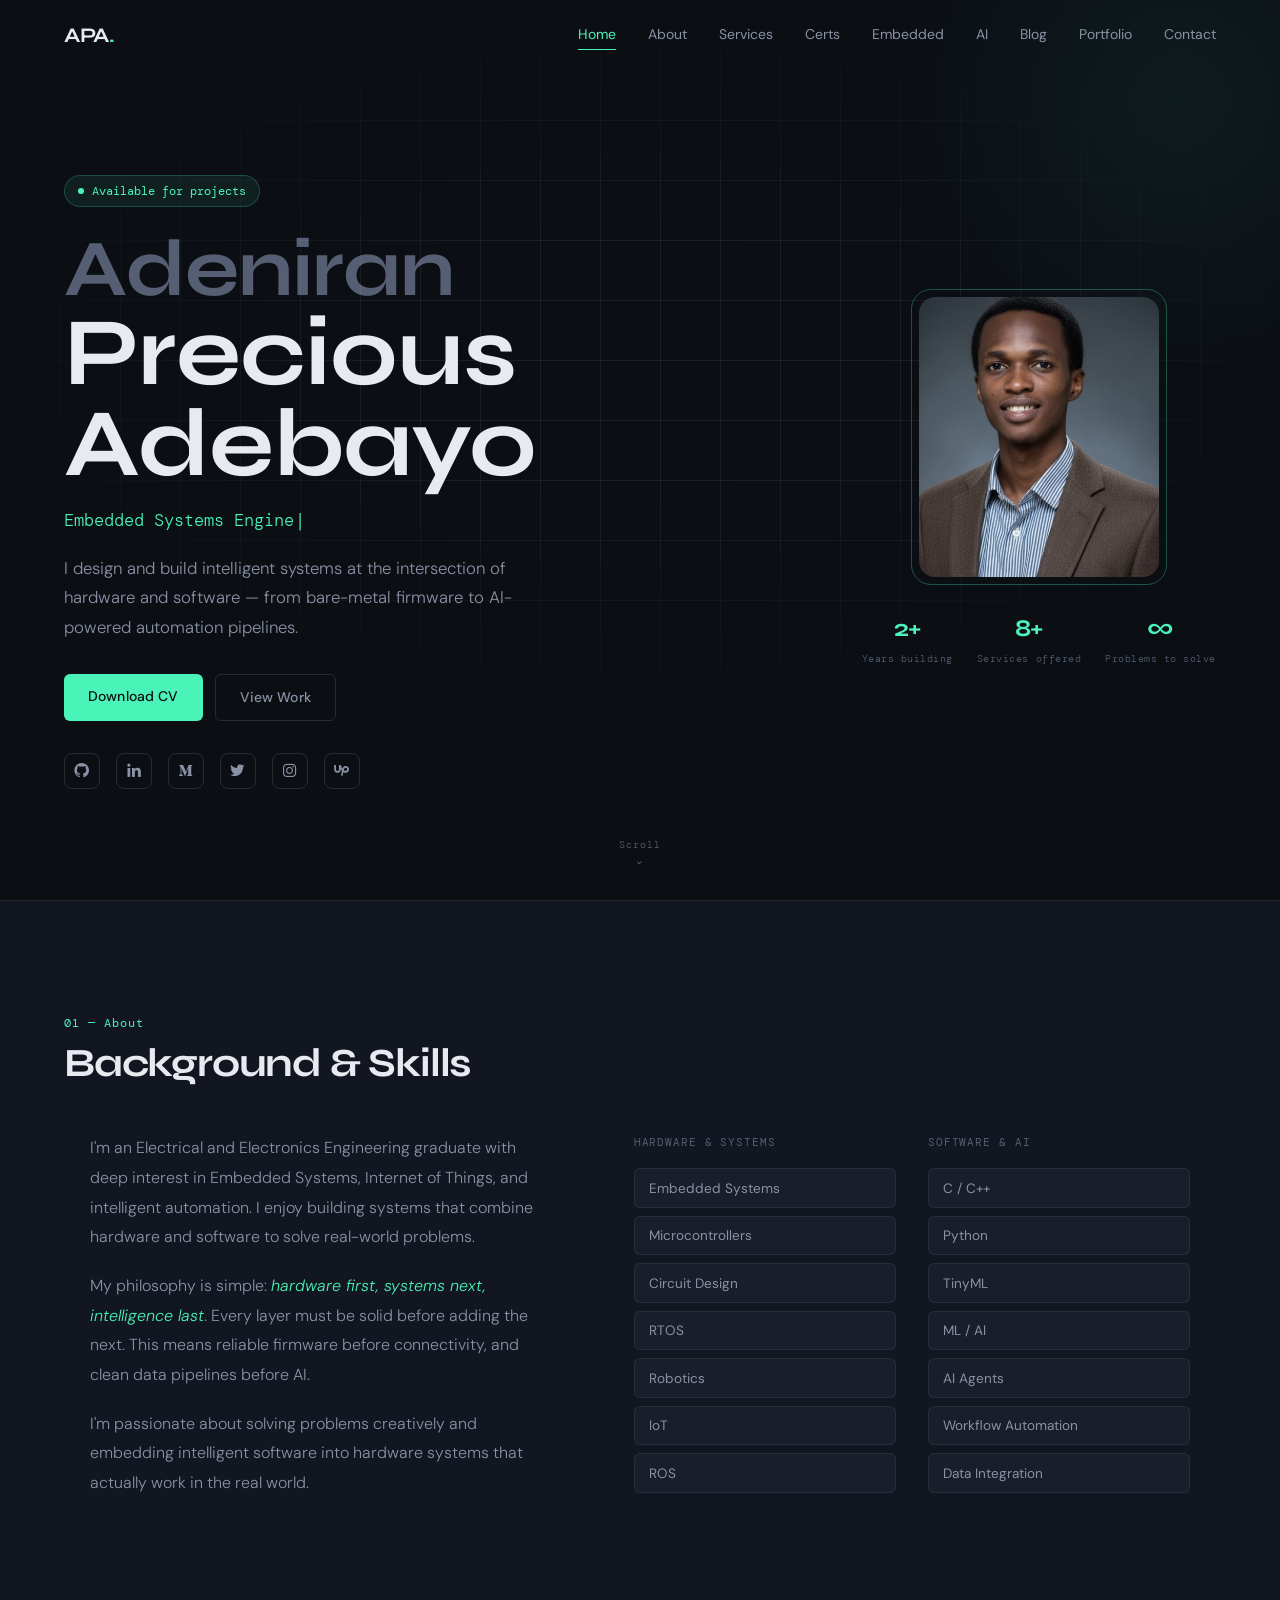
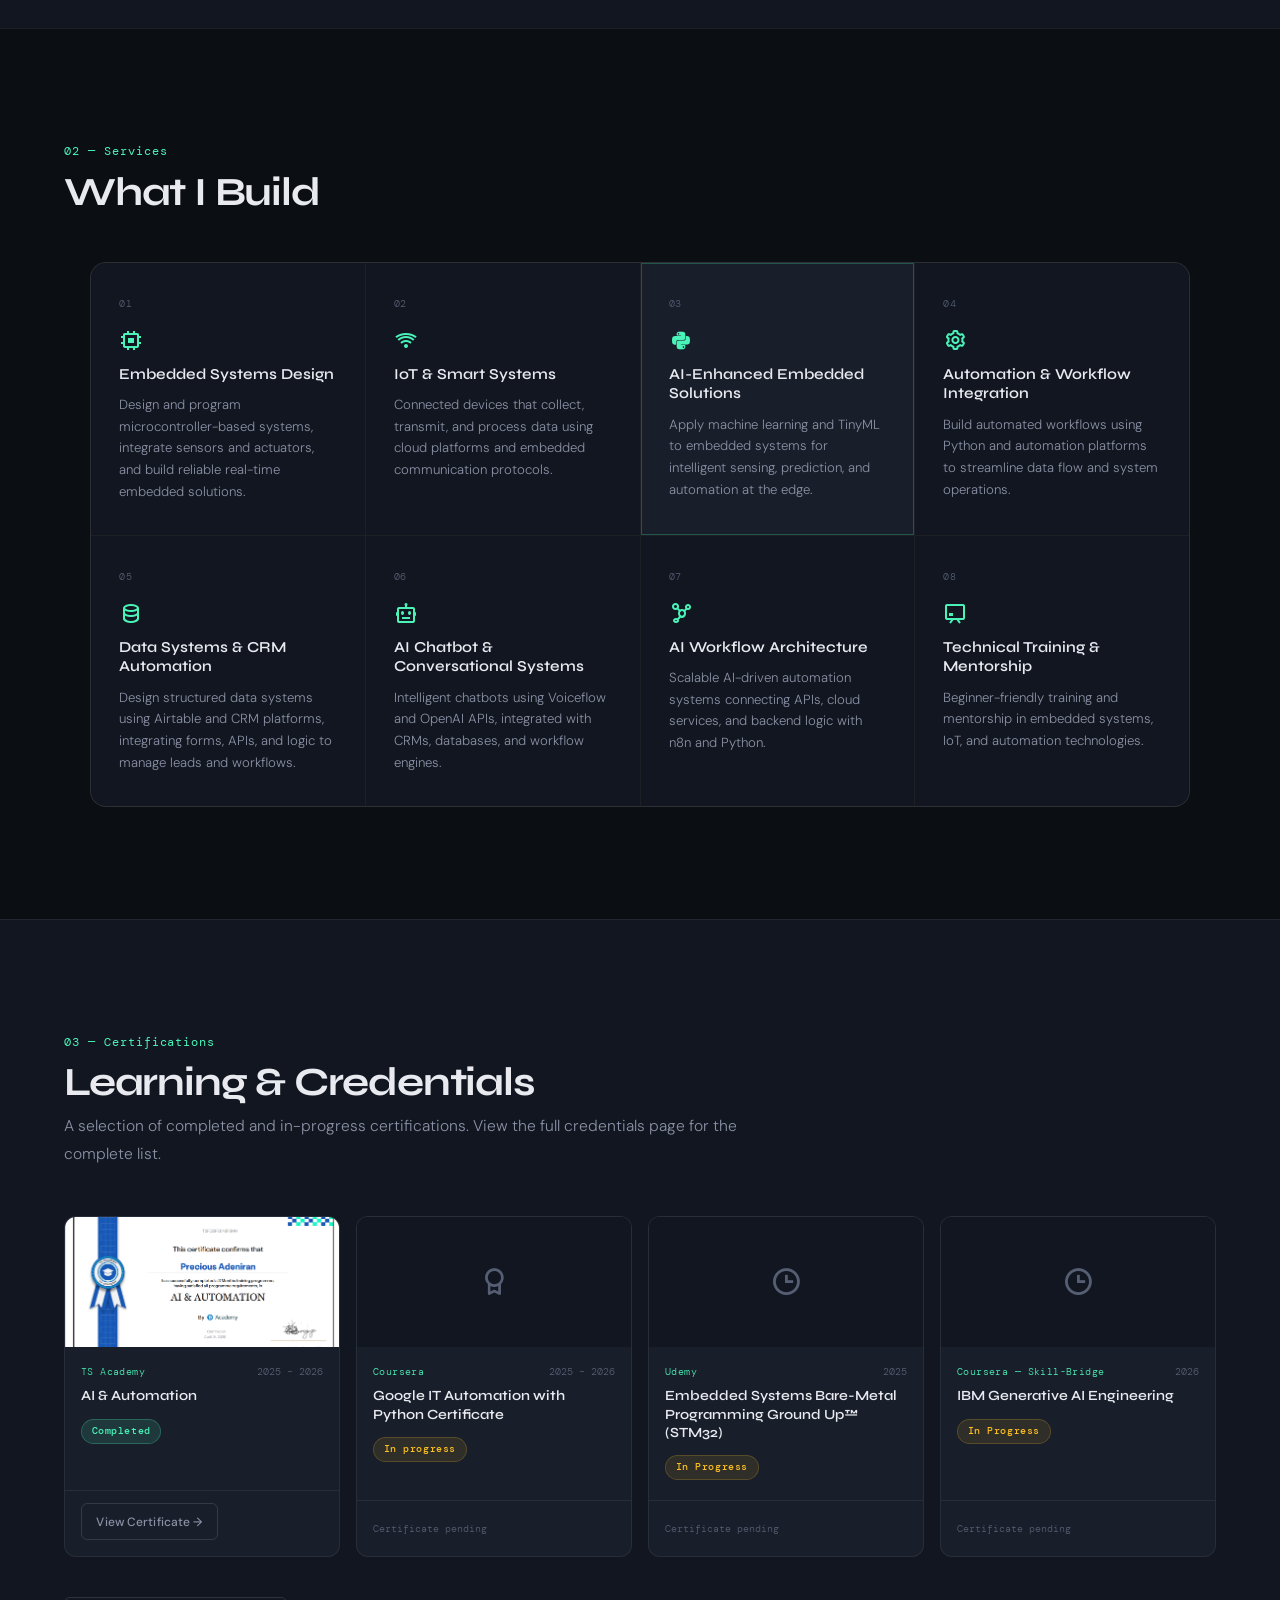
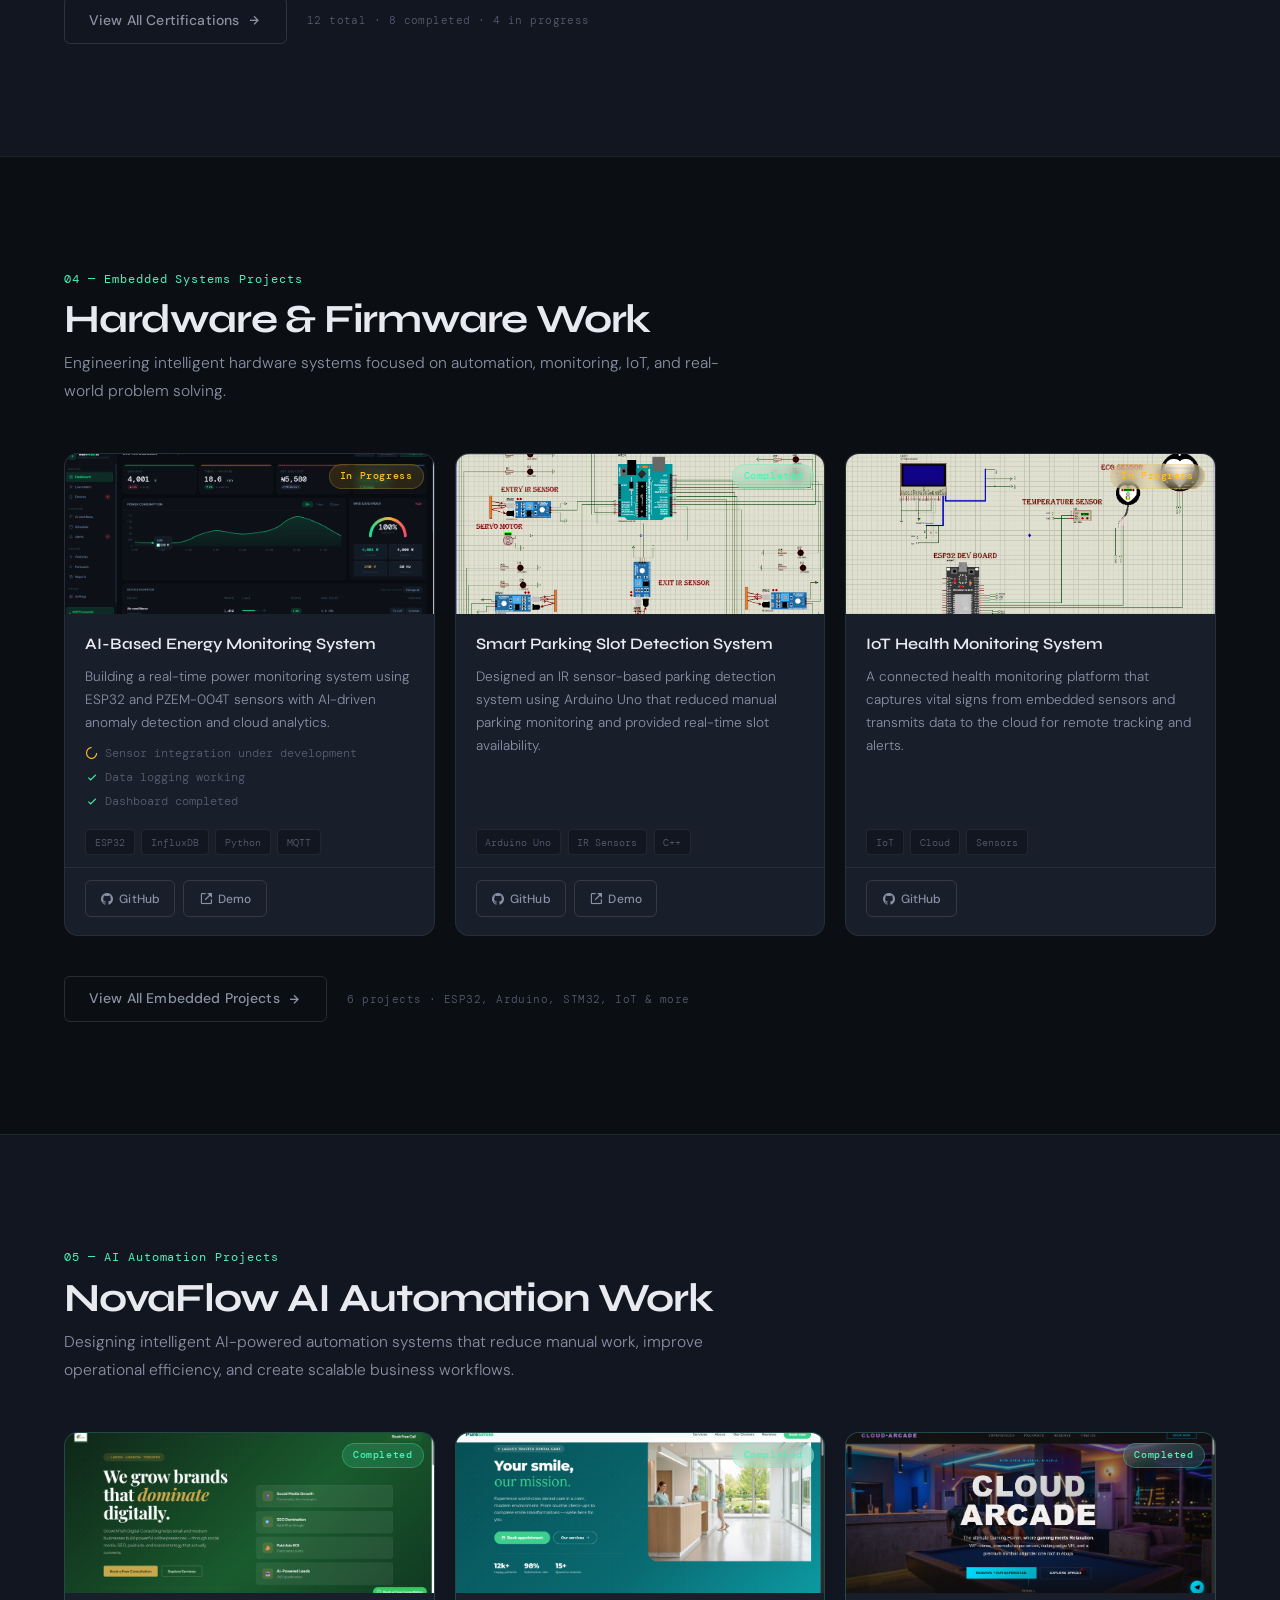
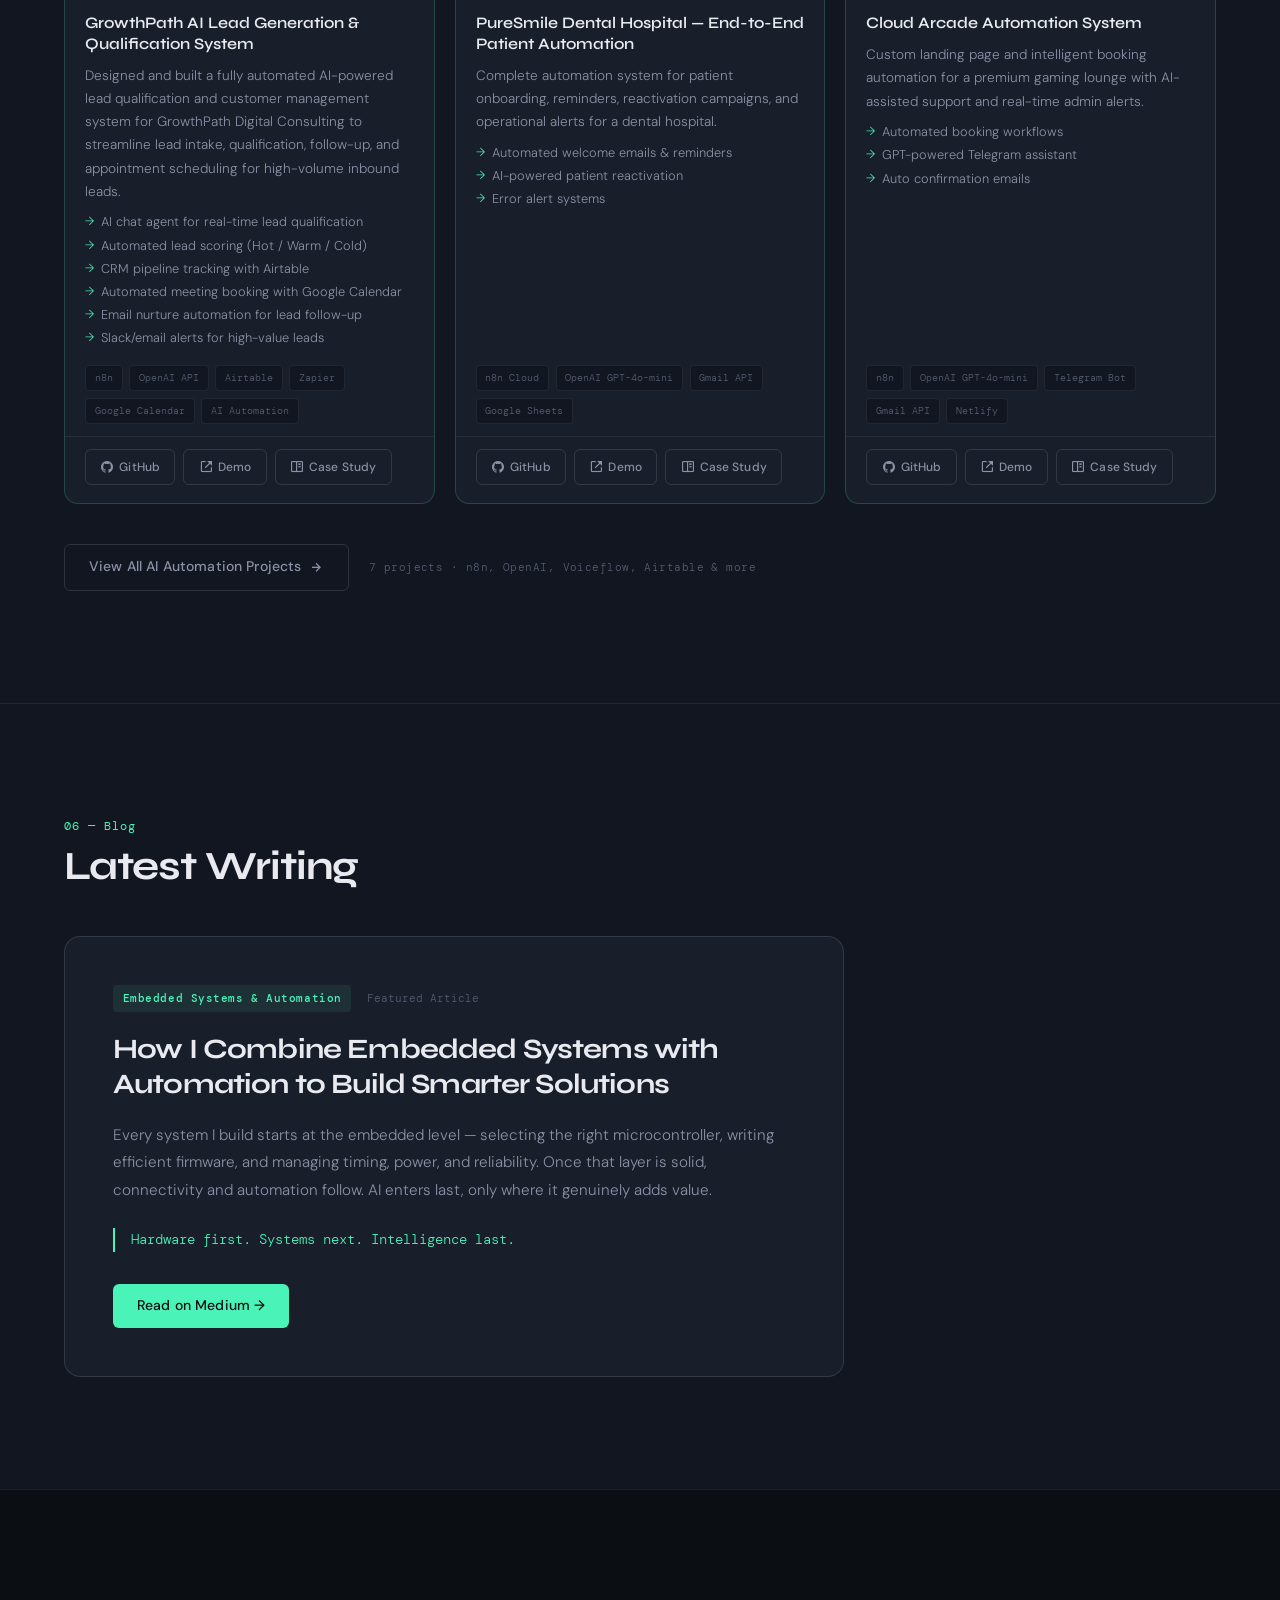
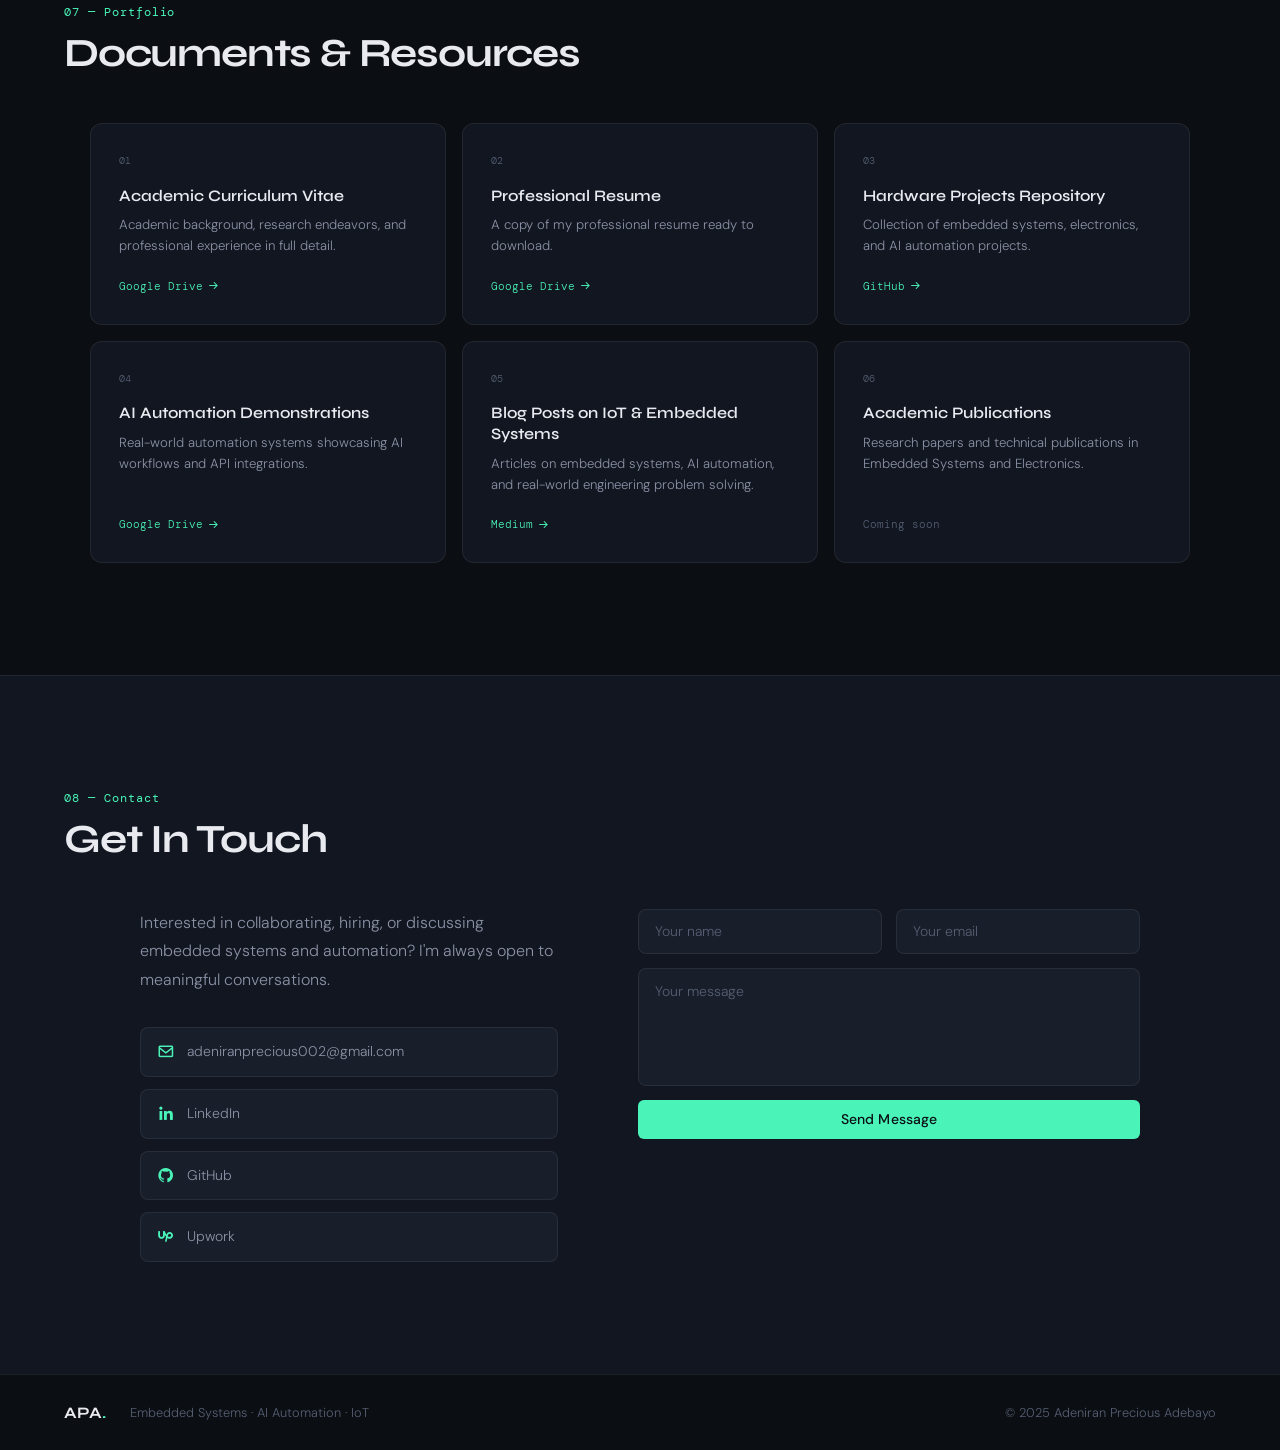
==== index.html @ c66372bc "added more certification" ====
<!DOCTYPE html>
<html lang="en">

<head>
  <meta charset="UTF-8" />
  <meta name="viewport" content="width=device-width, initial-scale=1.0" />
  <title>Adeniran Precious Adebayo — Embedded Systems & AI Automation</title>
  <link rel="preconnect" href="https://fonts.googleapis.com">
  <link
    href="https://fonts.googleapis.com/css2?family=DM+Mono:wght@300;400;500&family=Syne:wght@400;500;600;700&family=DM+Sans:ital,wght@0,300;0,400;0,500;1,300&display=swap"
    rel="stylesheet">
  <link href="https://unpkg.com/boxicons@2.1.4/css/boxicons.min.css" rel="stylesheet">
  <link rel="stylesheet" href="style.css" />
</head>

<body>

  <!-- ============================================================
       HEADER
       ============================================================ -->
  <header class="header" id="header">
    <a href="#home" class="logo">APA<span class="logo-dot">.</span></a>
    <nav class="navbar" id="navbar">
      <a href="#home">Home</a>
      <a href="#about">About</a>
      <a href="#services">Services</a>
      <a href="#certifications">Certs</a>
      <a href="#embedded-projects">Embedded</a>
      <a href="#ai-projects">AI</a>
      <a href="#blog">Blog</a>
      <a href="#portfolio">Portfolio</a>
      <a href="#contact">Contact</a>
    </nav>
    <button class="menu-btn" id="menu-btn" aria-label="Toggle menu">
      <span></span><span></span><span></span>
    </button>
  </header>

  <!-- ============================================================
       HERO
       ============================================================ -->
  <section class="hero" id="home">
    <div class="hero-bg-grid"></div>
    <div class="hero-inner">
      <div class="hero-left">
        <div class="hero-status">
          <span class="status-dot"></span>
          Available for projects
        </div>
        <h1 class="hero-name">
          <span class="name-first">Adeniran</span>
          <span class="name-last">Precious<br>Adebayo</span>
        </h1>
        <p class="hero-role" id="typed-role"></p>
        <p class="hero-bio">
          I design and build intelligent systems at the intersection of hardware and software — from bare-metal firmware
          to AI-powered automation pipelines.
        </p>
        <div class="hero-actions">
          <a href="https://drive.google.com/drive/folders/1sVSy59un6tVeD3u4aBwBXXw-c1XxGJBz" target="_blank"
            class="btn btn-primary">Download CV</a>
          <a href="#portfolio" class="btn btn-ghost">View Work</a>
        </div>
        <div class="hero-socials">
          <a href="https://github.com/adeniranprecious002-ux" target="_blank" aria-label="GitHub"><i
              class='bx bxl-github'></i></a>
          <a href="https://linkedin.com/in/precious-adeniran-842b58294" target="_blank" aria-label="LinkedIn"><i
              class='bx bxl-linkedin'></i></a>
          <a href="https://medium.com/@adeniranprecious002" target="_blank" aria-label="Medium"><i
              class='bx bxl-medium'></i></a>
          <a href="https://x.com/Steven4pera" target="_blank" aria-label="Twitter"><i class='bx bxl-twitter'></i></a>
          <a href="https://instagram.com/preciousade_002" target="_blank" aria-label="Instagram"><i
              class='bx bxl-instagram'></i></a>
          <a href="https://upwork.com/freelancers/~01721e743c53bddd4e" target="_blank" aria-label="Upwork"><i
              class='bx bxl-upwork'></i></a>
        </div>
      </div>
      <div class="hero-right">
        <div class="hero-photo-wrap">
          <!-- REPLACE: swap src with your actual headshot path -->
          <img src="images/professional_headshot.jpg" alt="Adeniran Precious Adebayo" class="hero-photo" />
          <div class="photo-ring"></div>
        </div>
        <div class="hero-stats">
          <div class="stat">
            <span class="stat-num">2+</span>
            <span class="stat-label">Years building</span>
          </div>
          <div class="stat">
            <span class="stat-num">8+</span>
            <span class="stat-label">Services offered</span>
          </div>
          <div class="stat">
            <span class="stat-num">∞</span>
            <span class="stat-label">Problems to solve</span>
          </div>
        </div>
      </div>
    </div>
    <div class="hero-scroll-hint">
      <span>Scroll</span>
      <i class='bx bx-chevron-down'></i>
    </div>
  </section>

  <!-- ============================================================
       ABOUT
       ============================================================ -->
  <section class="about" id="about">
    <div class="section-header">
      <span class="section-tag">01 — About</span>
      <h2 class="section-title">Background &amp; Skills</h2>
    </div>
    <div class="about-grid">
      <div class="about-text-col">
        <p>I'm an Electrical and Electronics Engineering graduate with deep interest in Embedded Systems, Internet of
          Things, and intelligent automation. I enjoy building systems that combine hardware and software to solve
          real-world problems.</p>
        <p>My philosophy is simple: <em>hardware first, systems next, intelligence last</em>. Every layer must be solid
          before adding the next. This means reliable firmware before connectivity, and clean data pipelines before AI.
        </p>
        <p>I'm passionate about solving problems creatively and embedding intelligent software into hardware systems
          that actually work in the real world.</p>
      </div>
      <div class="skills-wrap">
        <div class="skills-col">
          <h3 class="skills-heading">Hardware & Systems</h3>
          <div class="skill-list">
            <span class="skill-tag">Embedded Systems</span>
            <span class="skill-tag">Microcontrollers</span>
            <span class="skill-tag">Circuit Design</span>
            <span class="skill-tag">RTOS</span>
            <span class="skill-tag">Robotics</span>
            <span class="skill-tag">IoT</span>
            <span class="skill-tag">ROS</span>
          </div>
        </div>
        <div class="skills-col">
          <h3 class="skills-heading">Software & AI</h3>
          <div class="skill-list">
            <span class="skill-tag">C / C++</span>
            <span class="skill-tag">Python</span>
            <span class="skill-tag">TinyML</span>
            <span class="skill-tag">ML / AI</span>
            <span class="skill-tag">AI Agents</span>
            <span class="skill-tag">Workflow Automation</span>
            <span class="skill-tag">Data Integration</span>
          </div>
        </div>
      </div>
    </div>
  </section>

  <!-- ============================================================
       SERVICES
       ============================================================ -->
  <section class="services" id="services">
    <div class="section-header">
      <span class="section-tag">02 — Services</span>
      <h2 class="section-title">What I Build</h2>
    </div>
    <div class="services-grid">

      <div class="service-card">
        <div class="service-num">01</div>
        <i class='bx bx-chip service-icon'></i>
        <h3>Embedded Systems Design</h3>
        <p>Design and program microcontroller-based systems, integrate sensors and actuators, and build reliable
          real-time embedded solutions.</p>
      </div>

      <div class="service-card">
        <div class="service-num">02</div>
        <i class='bx bx-wifi service-icon'></i>
        <h3>IoT &amp; Smart Systems</h3>
        <p>Connected devices that collect, transmit, and process data using cloud platforms and embedded communication
          protocols.</p>
      </div>

      <div class="service-card featured">
        <div class="service-num">03</div>
        <i class='bx bxl-python service-icon'></i>
        <h3>AI-Enhanced Embedded Solutions</h3>
        <p>Apply machine learning and TinyML to embedded systems for intelligent sensing, prediction, and automation at
          the edge.</p>
      </div>

      <div class="service-card">
        <div class="service-num">04</div>
        <i class='bx bx-cog service-icon'></i>
        <h3>Automation &amp; Workflow Integration</h3>
        <p>Build automated workflows using Python and automation platforms to streamline data flow and system
          operations.</p>
      </div>

      <div class="service-card">
        <div class="service-num">05</div>
        <i class='bx bx-data service-icon'></i>
        <h3>Data Systems &amp; CRM Automation</h3>
        <p>Design structured data systems using Airtable and CRM platforms, integrating forms, APIs, and logic to manage
          leads and workflows.</p>
      </div>

      <div class="service-card">
        <div class="service-num">06</div>
        <i class='bx bx-bot service-icon'></i>
        <h3>AI Chatbot &amp; Conversational Systems</h3>
        <p>Intelligent chatbots using Voiceflow and OpenAI APIs, integrated with CRMs, databases, and workflow engines.
        </p>
      </div>

      <div class="service-card">
        <div class="service-num">07</div>
        <i class='bx bx-network-chart service-icon'></i>
        <h3>AI Workflow Architecture</h3>
        <p>Scalable AI-driven automation systems connecting APIs, cloud services, and backend logic with n8n and Python.
        </p>
      </div>

      <div class="service-card">
        <div class="service-num">08</div>
        <i class='bx bx-chalkboard service-icon'></i>
        <h3>Technical Training &amp; Mentorship</h3>
        <p>Beginner-friendly training and mentorship in embedded systems, IoT, and automation technologies.</p>
      </div>

    </div>
  </section>

  <!-- ============================================================
       CERTIFICATIONS  — featured preview only
       Full list lives at certifications.html
       ============================================================ -->
  <section class="certifications" id="certifications">
    <div class="section-header">
      <span class="section-tag">03 — Certifications</span>
      <h2 class="section-title">Learning &amp; Credentials</h2>
      <p class="section-intro">A selection of completed and in-progress certifications. View the full credentials page
        for the complete list.</p>
    </div>

    <!-- Featured 12 certs (8 completed, 4 in-progress) -->
    <div class="cert-grid cert-grid--featured">

      <!-- FEATURED CERT 1 — AI & Automation (Completed) -->
      <div class="cert-card">
        <!-- REPLACE: swap src with actual certificate image path -->
        <div class="cert-img-wrap">
          <img src="images/certs/ai-automation-ts.png" alt="AI & Automation certificate" class="cert-img"
            onerror="this.parentElement.classList.add('cert-img-placeholder')" />
          <div class="cert-img-fallback"><i class='bx bx-award'></i></div>
        </div>
        <div class="cert-body">
          <div class="cert-meta">
            <span class="cert-platform">TS Academy</span>
            <span class="cert-year">2025 – 2026</span>
          </div>
          <h4 class="cert-title">AI &amp; Automation</h4>
          <span class="cert-badge cert-badge--done">Completed</span>
        </div>
        <div class="cert-actions">
          <!-- REPLACE: update href with actual certificate URL -->
          <a href="https://drive.google.com/file/d/1K_ZvQrRLmvHnvD3i9JeWAiZ28waPh4il/view?usp=sharing"
            class="btn btn-ghost btn-sm" target="_blank">View Certificate →</a>
        </div>
      </div>

      <!-- FEATURED CERT 2 — IT-Automation (In progress) -->
      <div class="cert-card">
        <!-- REPLACE: swap src with actual certificate image path -->
        <div class="cert-img-wrap">
          <img src="images/certs/IT-Automation-coursera.jpg" alt="Google IT Automation with Python Certificate"
            class="cert-img" onerror="this.parentElement.classList.add('cert-img-placeholder')" />
          <div class="cert-img-fallback"><i class='bx bx-award'></i></div>
        </div>
        <div class="cert-body">
          <div class="cert-meta">
            <span class="cert-platform">Coursera</span>
            <span class="cert-year">2025 – 2026</span>
          </div>
          <h4 class="cert-title">Google IT Automation with Python Certificate</h4>
          <span class="cert-badge cert-badge--progress">In progress</span>
        </div>
        <div class="cert-actions">
          <span class="cert-actions-muted">Certificate pending</span>
        </div>
      </div>

      <!-- FEATURED CERT 3 — STM32 Bare-Metal (In Progress) -->
      <div class="cert-card cert-card--progress">
        <!-- REPLACE: swap src with actual certificate image path when earned -->
        <div class="cert-img-wrap">
          <img src="images/certs/stm32-baremetall-udemy.jpg" alt="Embedded Systems Bare-Metal STM32 certificate"
            class="cert-img" onerror="this.parentElement.classList.add('cert-img-placeholder')" />
          <div class="cert-img-fallback"><i class='bx bx-time'></i></div>
        </div>
        <div class="cert-body">
          <div class="cert-meta">
            <span class="cert-platform">Udemy</span>
            <span class="cert-year">2025</span>
          </div>
          <h4 class="cert-title">Embedded Systems Bare-Metal Programming Ground Up™ (STM32)</h4>
          <span class="cert-badge cert-badge--progress">In Progress</span>
        </div>
        <div class="cert-actions">
          <span class="cert-actions-muted">Certificate pending</span>
        </div>
      </div>

      <!-- FEATURED CERT 4 — IBM Generative AI (In Progress) -->
      <div class="cert-card cert-card--progress">
        <!-- REPLACE: swap src with actual certificate image path when earned -->
        <div class="cert-img-wrap">
          <img src="images/certs/ibm-genai-coursera.jpg" alt="IBM Generative AI Engineering certificate"
            class="cert-img" onerror="this.parentElement.classList.add('cert-img-placeholder')" />
          <div class="cert-img-fallback"><i class='bx bx-time'></i></div>
        </div>
        <div class="cert-body">
          <div class="cert-meta">
            <span class="cert-platform">Coursera — Skill-Bridge</span>
            <span class="cert-year">2026</span>
          </div>
          <h4 class="cert-title">IBM Generative AI Engineering</h4>
          <span class="cert-badge cert-badge--progress">In Progress</span>
        </div>
        <div class="cert-actions">
          <span class="cert-actions-muted">Certificate pending</span>
        </div>
      </div>

    </div><!-- /cert-grid featured -->

    <!-- View More button -->
    <div class="section-cta">
      <a href="certifications.html" class="btn btn-ghost">
        View All Certifications <i class='bx bx-right-arrow-alt'></i>
      </a>
      <span class="section-cta-note">12 total · 8 completed · 4 in progress</span>
    </div>

  </section>

  <!-- ============================================================
       EMBEDDED SYSTEMS PROJECTS — featured preview
       Full list lives at embedded-projects.html
       ============================================================ -->
  <section class="projects-section" id="embedded-projects">
    <div class="section-header">
      <span class="section-tag">04 — Embedded Systems Projects</span>
      <h2 class="section-title">Hardware &amp; Firmware Work</h2>
      <p class="section-intro">Engineering intelligent hardware systems focused on automation, monitoring, IoT, and
        real-world problem solving.</p>
    </div>

    <div class="proj-grid proj-grid--featured">

      <!-- PROJECT 1 — AI-Based Energy Monitoring System -->
      <article class="proj-card">
        <!-- REPLACE: swap src with actual project screenshot/image -->
        <div class="proj-img-wrap">
          <img src="images/embedded_projects/energy-monitor.png" alt="AI-Based Energy Monitoring System"
            class="proj-img" onerror="this.parentElement.classList.add('proj-img-placeholder')" />
          <div class="proj-img-fallback"><i class='bx bx-chip'></i></div>
          <span class="proj-status-badge proj-status-badge--progress">In Progress</span>
        </div>
        <div class="proj-body">
          <h3 class="proj-title">AI-Based Energy Monitoring System</h3>
          <p class="proj-desc">Building a real-time power monitoring system using ESP32 and PZEM-004T sensors with
            AI-driven anomaly detection and cloud analytics.</p>

          <!-- Progress indicators (only shown when relevant) -->
          <ul class="proj-progress-list">
            <li><i class='bx bx-loader-alt'></i> Sensor integration under development</li>
            <li><i class='bx bx-check'></i> Data logging working</li>
            <li><i class='bx bx-check'></i> Dashboard completed</li>
          </ul>

          <div class="proj-stack">
            <span class="stack-tag">ESP32</span>
            <span class="stack-tag">InfluxDB</span>
            <span class="stack-tag">Python</span>
            <span class="stack-tag">MQTT</span>
          </div>
        </div>
        <div class="proj-actions">
          <!-- REPLACE: update href with actual GitHub repo URL -->
          <a href="#" class="btn btn-ghost btn-sm" target="_blank"><i class='bx bxl-github'></i> GitHub</a>
          <!-- REPLACE: update href with actual live demo URL, or remove if none -->
          <a href="#" class="btn btn-ghost btn-sm" target="_blank"><i class='bx bx-link-external'></i> Demo</a>
        </div>
      </article>

      <!-- PROJECT 2 — Smart Parking Slot Detection -->
      <article class="proj-card">
        <!-- REPLACE: swap src with actual project screenshot/image -->
        <div class="proj-img-wrap">
          <img src="images/embedded_projects/smart-parking.png" alt="Smart Parking Slot Detection System"
            class="proj-img" onerror="this.parentElement.classList.add('proj-img-placeholder')" />
          <div class="proj-img-fallback"><i class='bx bx-car'></i></div>
          <span class="proj-status-badge proj-status-badge--done">Completed</span>
        </div>
        <div class="proj-body">
          <h3 class="proj-title">Smart Parking Slot Detection System</h3>
          <p class="proj-desc">Designed an IR sensor-based parking detection system using Arduino Uno that reduced
            manual parking monitoring and provided real-time slot availability.</p>
          <div class="proj-stack">
            <span class="stack-tag">Arduino Uno</span>
            <span class="stack-tag">IR Sensors</span>
            <span class="stack-tag">C++</span>
          </div>
        </div>
        <div class="proj-actions">
          <!-- REPLACE: update href with actual GitHub repo URL -->
          <a href="#" class="btn btn-ghost btn-sm" target="_blank"><i class='bx bxl-github'></i> GitHub</a>
          <!-- REPLACE: update href with actual live demo URL, or remove if none -->
          <a href="#" class="btn btn-ghost btn-sm" target="_blank"><i class='bx bx-link-external'></i> Demo</a>
        </div>
      </article>

      <!-- PROJECT 3 — IoT Health Monitoring System -->
      <article class="proj-card">
        <!-- REPLACE: swap src with actual project screenshot/image -->
        <div class="proj-img-wrap">
          <img src="images/embedded_projects/health-monitor.png" alt="IoT Health Monitoring System" class="proj-img"
            onerror="this.parentElement.classList.add('proj-img-placeholder')" />
          <div class="proj-img-fallback"><i class='bx bx-heart-circle'></i></div>
          <span class="proj-status-badge proj-status-badge--progress">In Progress</span>
        </div>
        <div class="proj-body">
          <h3 class="proj-title">IoT Health Monitoring System</h3>
          <p class="proj-desc">A connected health monitoring platform that captures vital signs from embedded sensors
            and transmits data to the cloud for remote tracking and alerts.</p>
          <!-- REPLACE: add tech stack tags as details become finalised -->
          <div class="proj-stack">
            <span class="stack-tag">IoT</span>
            <span class="stack-tag">Cloud</span>
            <span class="stack-tag">Sensors</span>
          </div>
        </div>
        <div class="proj-actions">
          <!-- REPLACE: update href with actual GitHub repo URL -->
          <a href="#" class="btn btn-ghost btn-sm" target="_blank"><i class='bx bxl-github'></i> GitHub</a>
        </div>
      </article>


    </div><!-- /proj-grid featured -->

    <!-- View More button -->
    <div class="section-cta">
      <a href="embedded-projects.html" class="btn btn-ghost">
        View All Embedded Projects <i class='bx bx-right-arrow-alt'></i>
      </a>
      <span class="section-cta-note">6 projects · ESP32, Arduino, STM32, IoT &amp; more</span>
    </div>

  </section>


  <!-- ============================================================
       AI AUTOMATION PROJECTS — featured preview
       Full list lives at ai-projects.html
       ============================================================ -->
  <section class="projects-section projects-section--ai" id="ai-projects">
    <div class="section-header">
      <span class="section-tag">05 — AI Automation Projects</span>
      <h2 class="section-title">NovaFlow AI Automation Work</h2>
      <p class="section-intro">Designing intelligent AI-powered automation systems that reduce manual work, improve
        operational efficiency, and create scalable business workflows.</p>
    </div>

    <div class="proj-grid proj-grid--featured">

      <!-- ── AI PROJECT — GrowthPath AI Lead Generation & Qualification System ── -->
      <article class="proj-card proj-card--featured reveal">
        <!-- REPLACE: swap src with your actual project image -->
        <!-- Example: src="images/projects/growthpath-system.jpg" -->
        <div class="proj-img-wrap">
          <img src="images/ai_automation_projects/growthpath-ai-system.png"
            alt="GrowthPath AI Lead Generation & Qualification System" class="proj-img"
            onerror="this.parentElement.classList.add('proj-img-placeholder')" />

          <div class="proj-img-fallback"><i class='bx bx-bot'></i></div>

          <span class="proj-status-badge proj-status-badge--done">Completed</span>
        </div>

        <div class="proj-body">
          <h3 class="proj-title">GrowthPath AI Lead Generation & Qualification System</h3>

          <p class="proj-desc">
            Designed and built a fully automated AI-powered lead qualification and customer management system for
            GrowthPath
            Digital Consulting to streamline lead intake, qualification, follow-up, and appointment scheduling for
            high-volume
            inbound leads.
          </p>

          <ul class="proj-features-list">
            <li>AI chat agent for real-time lead qualification</li>
            <li>Automated lead scoring (Hot / Warm / Cold)</li>
            <li>CRM pipeline tracking with Airtable</li>
            <li>Automated meeting booking with Google Calendar</li>
            <li>Email nurture automation for lead follow-up</li>
            <li>Slack/email alerts for high-value leads</li>
          </ul>

          <div class="proj-stack">
            <span class="stack-tag">n8n</span>
            <span class="stack-tag">OpenAI API</span>
            <span class="stack-tag">Airtable</span>
            <span class="stack-tag">Zapier</span>
            <span class="stack-tag">Google Calendar</span>
            <span class="stack-tag">AI Automation</span>
          </div>
        </div>

        <div class="proj-actions">
          <!-- REPLACE: update href with actual GitHub repo URL -->
          <a href="https://github.com/adeniranprecious002-ux/growthpath-ai-lead-system" class="btn btn-ghost btn-sm"
            target="_blank">
            <i class='bx bxl-github'></i> GitHub
          </a>

          <!-- REPLACE: update href with actual demo URL -->
          <a href="https://growthpath-consulting.lovable.app" class="btn btn-ghost btn-sm" target="_blank">
            <i class='bx bx-link-external'></i> Demo
          </a>

          <!-- REPLACE: update href with actual case study URL -->
          <a href="https://drive.google.com/file/d/1KpOp0TJMNo4y_HM2HiEGSBrIxWS7vsuP/view?usp=sharing"
            class="btn btn-ghost btn-sm" target="_blank">
            <i class='bx bx-book-content'></i> Case Study
          </a>
        </div>
      </article>

      <!-- FEATURED AI PROJECT 2 — PureSmile Dental Hospital -->
      <article class="proj-card proj-card--featured">
        <!-- REPLACE: swap src with actual project screenshot/image -->
        <div class="proj-img-wrap">
          <img src="images/ai_automation_projects/puresmile-dental.png" alt="PureSmile Dental Hospital Automation"
            class="proj-img" onerror="this.parentElement.classList.add('proj-img-placeholder')" />
          <div class="proj-img-fallback"><i class='bx bx-plus-medical'></i></div>
          <span class="proj-status-badge proj-status-badge--done">Completed</span>
        </div>
        <div class="proj-body">
          <h3 class="proj-title">PureSmile Dental Hospital — End-to-End Patient Automation</h3>
          <p class="proj-desc">Complete automation system for patient onboarding, reminders, reactivation campaigns, and
            operational alerts for a dental hospital.</p>
          <ul class="proj-features-list">
            <li>Automated welcome emails &amp; reminders</li>
            <li>AI-powered patient reactivation</li>
            <li>Error alert systems</li>
          </ul>
          <div class="proj-stack">
            <span class="stack-tag">n8n Cloud</span>
            <span class="stack-tag">OpenAI GPT-4o-mini</span>
            <span class="stack-tag">Gmail API</span>
            <span class="stack-tag">Google Sheets</span>
          </div>
        </div>
        <div class="proj-actions">
          <!-- REPLACE: update href with actual GitHub repo URL -->
          <a href="https://github.com/adeniranprecious002-ux/pure_smile" class="btn btn-ghost btn-sm" target="_blank"><i
              class='bx bxl-github'></i> GitHub</a>
          <!-- REPLACE: update href with actual live demo URL -->
          <a href="https://drive.google.com/file/d/1hJsubY_HLneqtI-F2nkVsYyYcuPH2Fl6/view?usp=sharing"
            class="btn btn-ghost btn-sm" target="_blank"><i class='bx bx-link-external'></i> Demo</a>
          <!-- REPLACE: update href with actual case study URL -->
          <a href="https://drive.google.com/file/d/1HVuCzrQ_KnGwJMA98rSRSBP_0UpXlUhY/view?usp=sharing"
            class="btn btn-ghost btn-sm" target="_blank"><i class='bx bx-book-content'></i> Case Study</a>
        </div>
      </article>

      <!-- FEATURED AI PROJECT 3 — Cloud Arcade Automation System -->
      <article class="proj-card proj-card--featured">
        <!-- REPLACE: swap src with actual project screenshot/image -->
        <div class="proj-img-wrap">
          <img src="images/ai_automation_projects/cloud-arcade.png" alt="Cloud Arcade Automation System"
            class="proj-img" onerror="this.parentElement.classList.add('proj-img-placeholder')" />
          <div class="proj-img-fallback"><i class='bx bx-joystick'></i></div>
          <span class="proj-status-badge proj-status-badge--done">Completed</span>
        </div>
        <div class="proj-body">
          <h3 class="proj-title">Cloud Arcade Automation System</h3>
          <p class="proj-desc">Custom landing page and intelligent booking automation for a premium gaming lounge with
            AI-assisted support and real-time admin alerts.</p>
          <ul class="proj-features-list">
            <li>Automated booking workflows</li>
            <li>GPT-powered Telegram assistant</li>
            <li>Auto confirmation emails</li>
          </ul>
          <div class="proj-stack">
            <span class="stack-tag">n8n</span>
            <span class="stack-tag">OpenAI GPT-4o-mini</span>
            <span class="stack-tag">Telegram Bot</span>
            <span class="stack-tag">Gmail API</span>
            <span class="stack-tag">Netlify</span>
          </div>
        </div>
        <div class="proj-actions">
          <!-- REPLACE: update href with actual GitHub repo URL -->
          <a href="https://github.com/adeniranprecious002-ux/cloud-arcade" class="btn btn-ghost btn-sm"
            target="_blank"><i class='bx bxl-github'></i> GitHub</a>
          <!-- REPLACE: update href with actual live demo URL -->
          <a href="https://drive.google.com/file/d/1oatBlAPUxJN_o7LnQ9uSa6t4L4BgSk0J/view?usp=sharing"
            class="btn btn-ghost btn-sm" target="_blank"><i class='bx bx-link-external'></i> Demo</a>
          <!-- REPLACE: update href with actual case study URL -->
          <a href="https://drive.google.com/file/d/1QZp8s3e57oXxXsITdhWs3APqy0S7MKS1/view?usp=sharing"
            class="btn btn-ghost btn-sm" target="_blank"><i class='bx bx-book-content'></i> Case Study</a>
        </div>
      </article>

    </div><!-- /proj-grid featured -->

    <!-- View More button -->
    <div class="section-cta">
      <a href="ai-projects.html" class="btn btn-ghost">
        View All AI Automation Projects <i class='bx bx-right-arrow-alt'></i>
      </a>
      <span class="section-cta-note">7 projects · n8n, OpenAI, Voiceflow, Airtable &amp; more</span>
    </div>

  </section>

  </section>

  <!-- ============================================================
       BLOG
       ============================================================ -->
  <section class="blog" id="blog">
    <div class="section-header">
      <span class="section-tag">06 — Blog</span>
      <h2 class="section-title">Latest Writing</h2>
    </div>
    <div class="blog-featured">
      <div class="blog-featured-meta">
        <span class="blog-cat">Embedded Systems &amp; Automation</span>
        <span class="blog-date">Featured Article</span>
      </div>
      <h2 class="blog-featured-title">How I Combine Embedded Systems with Automation to Build Smarter Solutions</h2>
      <p class="blog-featured-excerpt">
        Every system I build starts at the embedded level — selecting the right microcontroller, writing efficient
        firmware, and managing timing, power, and reliability. Once that layer is solid, connectivity and automation
        follow. AI enters last, only where it genuinely adds value.
      </p>
      <blockquote class="blog-quote">Hardware first. Systems next. Intelligence last.</blockquote>
      <a href="https://medium.com/@adeniranprecious002" target="_blank" class="btn btn-primary">Read on Medium →</a>
    </div>
  </section>

  <!-- ============================================================
       PORTFOLIO
       ============================================================ -->
  <section class="portfolio" id="portfolio">
    <div class="section-header">
      <span class="section-tag">07 — Portfolio</span>
      <h2 class="section-title">Documents &amp; Resources</h2>
    </div>
    <div class="portfolio-grid">

      <a href="https://drive.google.com/drive/folders/1THI7vRfdokV1b9bIznCTzbc6G9oi2zVI" target="_blank"
        class="port-card">
        <span class="port-num">01</span>
        <div class="port-body">
          <h3>Academic Curriculum Vitae</h3>
          <p>Academic background, research endeavors, and professional experience in full detail.</p>
        </div>
        <span class="port-link">Google Drive <i class='bx bx-arrow-back bx-rotate-180'></i></span>
      </a>

      <a href="https://drive.google.com/drive/folders/1sVSy59un6tVeD3u4aBwBXXw-c1XxGJBz" target="_blank"
        class="port-card">
        <span class="port-num">02</span>
        <div class="port-body">
          <h3>Professional Resume</h3>
          <p>A copy of my professional resume ready to download.</p>
        </div>
        <span class="port-link">Google Drive <i class='bx bx-arrow-back bx-rotate-180'></i></span>
      </a>

      <a href="https://github.com/adeniranprecious002-ux" target="_blank" class="port-card">
        <span class="port-num">03</span>
        <div class="port-body">
          <h3>Hardware Projects Repository</h3>
          <p>Collection of embedded systems, electronics, and AI automation projects.</p>
        </div>
        <span class="port-link">GitHub <i class='bx bx-arrow-back bx-rotate-180'></i></span>
      </a>

      <a href="https://drive.google.com/drive/folders/1QxUGZBhbAkXLrJyUnnnuO_PR1xV2LHN1" target="_blank"
        class="port-card">
        <span class="port-num">04</span>
        <div class="port-body">
          <h3>AI Automation Demonstrations</h3>
          <p>Real-world automation systems showcasing AI workflows and API integrations.</p>
        </div>
        <span class="port-link">Google Drive <i class='bx bx-arrow-back bx-rotate-180'></i></span>
      </a>

      <a href="https://medium.com/@adeniranprecious002" target="_blank" class="port-card">
        <span class="port-num">05</span>
        <div class="port-body">
          <h3>Blog Posts on IoT &amp; Embedded Systems</h3>
          <p>Articles on embedded systems, AI automation, and real-world engineering problem solving.</p>
        </div>
        <span class="port-link">Medium <i class='bx bx-arrow-back bx-rotate-180'></i></span>
      </a>

      <div class="port-card port-card--muted">
        <span class="port-num">06</span>
        <div class="port-body">
          <h3>Academic Publications</h3>
          <p>Research papers and technical publications in Embedded Systems and Electronics.</p>
        </div>
        <span class="port-link port-link--muted">Coming soon</span>
      </div>

    </div>
  </section>

  <!-- ============================================================
       CONTACT
       ============================================================ -->
  <section class="contact" id="contact">
    <div class="section-header">
      <span class="section-tag">08 — Contact</span>
      <h2 class="section-title">Get In Touch</h2>
    </div>
    <div class="contact-grid">
      <div class="contact-left">
        <p class="contact-intro">Interested in collaborating, hiring, or discussing embedded systems and automation? I'm
          always open to meaningful conversations.</p>
        <div class="contact-links">
          <a href="mailto:adeniranprecious002@gmail.com" class="contact-link">
            <i class='bx bx-envelope'></i>
            <span>adeniranprecious002@gmail.com</span>
          </a>
          <a href="https://linkedin.com/in/precious-adeniran-842b58294" target="_blank" class="contact-link">
            <i class='bx bxl-linkedin'></i>
            <span>LinkedIn</span>
          </a>
          <a href="https://github.com/adeniranprecious002-ux" target="_blank" class="contact-link">
            <i class='bx bxl-github'></i>
            <span>GitHub</span>
          </a>
          <a href="https://upwork.com/freelancers/~01721e743c53bddd4e" target="_blank" class="contact-link">
            <i class='bx bxl-upwork'></i>
            <span>Upwork</span>
          </a>
        </div>
      </div>
      <form class="contact-form" id="contact-form">
        <div class="form-row">
          <input type="text" name="name" placeholder="Your name" required />
          <input type="email" name="email" placeholder="Your email" required />
        </div>
        <textarea name="message" rows="5" placeholder="Your message" required></textarea>
        <button type="submit" class="btn btn-primary btn-full">Send Message</button>
        <div class="form-feedback" id="form-feedback"></div>
      </form>
    </div>
  </section>

  <!-- ============================================================
       FOOTER
       ============================================================ -->
  <footer class="footer">
    <div class="footer-left">
      <span class="footer-logo">APA<span class="logo-dot">.</span></span>
      <span>Embedded Systems · AI Automation · IoT</span>
    </div>
    <span class="footer-copy">© 2025 Adeniran Precious Adebayo</span>
  </footer>

  <script src="script.js"></script>
</body>

</html>
---- style.css ----
/* ================================
   FONTS & RESET
================================ */
@import url('https://fonts.googleapis.com/css2?family=DM+Mono:wght@300;400;500&family=Syne:wght@400;500;600;700&family=DM+Sans:ital,wght@0,300;0,400;0,500;1,300&display=swap');

*,
*::before,
*::after {
  margin: 0;
  padding: 0;
  box-sizing: border-box;
}

:root {
  --bg: #0b0e13;
  --bg2: #111620;
  --bg3: #181e2a;
  --border: rgba(255, 255, 255, 0.07);
  --border2: rgba(255, 255, 255, 0.12);
  --text: #e8eaf0;
  --text2: #8b91a5;
  --text3: #555e72;
  --accent: #4af4b8;
  --accent2: #2dd4a0;
  --accent-bg: rgba(74, 244, 184, 0.08);
  --font-head: 'Syne', sans-serif;
  --font-body: 'DM Sans', sans-serif;
  --font-mono: 'DM Mono', monospace;
}

html {
  scroll-behavior: smooth;
  font-size: 16px;
  overflow-x: hidden;
}

body {
  background: var(--bg);
  color: var(--text);
  font-family: var(--font-body);
  font-weight: 300;
  line-height: 1.7;
  -webkit-font-smoothing: antialiased;
}

a {
  text-decoration: none;
  color: inherit;
}

ul {
  list-style: none;
}

img {
  max-width: 100%;
}

/* ================================
   SCROLLBAR
================================ */
::-webkit-scrollbar {
  width: 4px;
}

::-webkit-scrollbar-track {
  background: var(--bg);
}

::-webkit-scrollbar-thumb {
  background: var(--border2);
  border-radius: 2px;
}

/* ================================
   REUSABLE
================================ */
.btn {
  display: inline-block;
  font-family: var(--font-body);
  font-size: 0.875rem;
  font-weight: 500;
  padding: 0.65rem 1.5rem;
  border-radius: 6px;
  border: none;
  cursor: pointer;
  transition: all 0.2s ease;
  letter-spacing: 0.01em;
}

.btn-primary {
  background: var(--accent);
  color: #0b0e13;
}

.btn-primary:hover {
  background: var(--accent2);
  transform: translateY(-1px);
}

.btn-ghost {
  background: transparent;
  color: var(--text2);
  border: 1px solid var(--border2);
}

.btn-ghost:hover {
  border-color: var(--accent);
  color: var(--accent);
}

.btn-full {
  width: 100%;
  text-align: center;
}

.section-header {
  margin-bottom: 3rem;
}

.section-tag {
  font-family: var(--font-mono);
  font-size: 0.75rem;
  font-weight: 400;
  color: var(--accent);
  letter-spacing: 0.08em;
  display: block;
  margin-bottom: 0.5rem;
}

.section-title {
  font-family: var(--font-head);
  font-size: clamp(1.8rem, 4vw, 2.5rem);
  font-weight: 700;
  color: var(--text);
  letter-spacing: -0.03em;
  line-height: 1.1;
}

/* ================================
   HEADER
================================ */
.header {
  position: fixed;
  top: 0;
  left: 0;
  width: 100%;
  padding: 1.1rem 5%;
  display: flex;
  justify-content: space-between;
  align-items: center;
  z-index: 1000;
  transition: background 0.3s, border-color 0.3s;
  border-bottom: 1px solid transparent;
}

.header.scrolled {
  background: rgba(11, 14, 19, 0.92);
  backdrop-filter: blur(12px);
  -webkit-backdrop-filter: blur(12px);
  border-color: var(--border);
}

.logo {
  font-family: var(--font-head);
  font-size: 1.3rem;
  font-weight: 700;
  color: var(--text);
  letter-spacing: -0.02em;
}

.logo-dot {
  color: var(--accent);
}

.navbar {
  display: flex;
  gap: 2rem;
  align-items: center;
}

.navbar a {
  font-family: var(--font-body);
  font-size: 0.875rem;
  font-weight: 400;
  color: var(--text2);
  transition: color 0.2s;
  position: relative;
}

.navbar a::after {
  content: '';
  position: absolute;
  bottom: -3px;
  left: 0;
  width: 0;
  height: 1px;
  background: var(--accent);
  transition: width 0.2s;
}

.navbar a:hover,
.navbar a.active {
  color: var(--accent);
}

.navbar a:hover::after,
.navbar a.active::after {
  width: 100%;
}

.menu-btn {
  display: none;
  flex-direction: column;
  gap: 5px;
  background: none;
  border: none;
  cursor: pointer;
  padding: 4px;
}

.menu-btn span {
  display: block;
  width: 22px;
  height: 1.5px;
  background: var(--text2);
  border-radius: 2px;
  transition: all 0.25s ease;
}

.menu-btn.open span:nth-child(1) {
  transform: translateY(6.5px) rotate(45deg);
}

.menu-btn.open span:nth-child(2) {
  opacity: 0;
  transform: scaleX(0);
}

.menu-btn.open span:nth-child(3) {
  transform: translateY(-6.5px) rotate(-45deg);
}

/* ================================
   HERO
================================ */
.hero {
  min-height: 100vh;
  padding: 8rem 5% 4rem;
  display: flex;
  flex-direction: column;
  justify-content: center;
  position: relative;
  overflow: hidden;
}

.hero-bg-grid {
  position: absolute;
  inset: 0;
  background-image:
    linear-gradient(var(--border) 1px, transparent 1px),
    linear-gradient(90deg, var(--border) 1px, transparent 1px);
  background-size: 60px 60px;
  mask-image: radial-gradient(ellipse 80% 60% at 50% 40%, black 20%, transparent 70%);
  -webkit-mask-image: radial-gradient(ellipse 80% 60% at 50% 40%, black 20%, transparent 70%);
  pointer-events: none;
}

.hero::before {
  content: '';
  position: absolute;
  top: -200px;
  right: -200px;
  width: 600px;
  height: 600px;
  background: radial-gradient(circle, rgba(74, 244, 184, 0.06) 0%, transparent 70%);
  pointer-events: none;
}

.hero-inner {
  display: grid;
  grid-template-columns: 1fr auto;
  gap: 4rem;
  align-items: center;
  max-width: 1200px;
  margin: 0 auto;
  width: 100%;
}

.hero-status {
  display: inline-flex;
  align-items: center;
  gap: 0.5rem;
  font-family: var(--font-mono);
  font-size: 0.75rem;
  font-weight: 400;
  color: var(--accent);
  background: var(--accent-bg);
  border: 1px solid rgba(74, 244, 184, 0.2);
  padding: 0.3rem 0.8rem;
  border-radius: 20px;
  margin-bottom: 1.5rem;
  width: fit-content;
}

.status-dot {
  width: 6px;
  height: 6px;
  background: var(--accent);
  border-radius: 50%;
  animation: pulse 2s infinite;
}

@keyframes pulse {

  0%,
  100% {
    opacity: 1;
    transform: scale(1);
  }

  50% {
    opacity: 0.5;
    transform: scale(0.8);
  }
}

.hero-name {
  font-family: var(--font-head);
  font-weight: 700;
  line-height: 0.95;
  letter-spacing: -0.04em;
  margin-bottom: 1rem;
}

.name-first {
  display: block;
  font-size: clamp(2.5rem, 7vw, 5rem);
  color: var(--text3);
}

.name-last {
  display: block;
  font-size: clamp(3rem, 8vw, 6rem);
  color: var(--text);
}

.hero-role {
  font-family: var(--font-mono);
  font-size: clamp(0.875rem, 2vw, 1.05rem);
  color: var(--accent);
  margin-bottom: 1.25rem;
  min-height: 1.5em;
}

.hero-role::after {
  content: '|';
  animation: blink 0.8s infinite;
  margin-left: 1px;
}

@keyframes blink {

  0%,
  100% {
    opacity: 1
  }

  50% {
    opacity: 0
  }
}

.hero-bio {
  font-size: clamp(0.95rem, 1.5vw, 1.05rem);
  color: var(--text2);
  max-width: 500px;
  line-height: 1.75;
  margin-bottom: 2rem;
}

.hero-actions {
  display: flex;
  gap: 0.75rem;
  margin-bottom: 2rem;
}

.hero-socials {
  display: flex;
  gap: 1rem;
}

.hero-socials a {
  display: flex;
  align-items: center;
  justify-content: center;
  width: 36px;
  height: 36px;
  border: 1px solid var(--border2);
  border-radius: 8px;
  color: var(--text2);
  font-size: 1.1rem;
  transition: all 0.2s;
}

.hero-socials a:hover {
  border-color: var(--accent);
  color: var(--accent);
  background: var(--accent-bg);
  transform: translateY(-2px);
}

.hero-right {
  display: flex;
  flex-direction: column;
  align-items: center;
  gap: 2rem;
}

.hero-photo-wrap {
  position: relative;
  width: 240px;
  height: 280px;
}

.hero-photo {
  width: 100%;
  height: 100%;
  object-fit: cover;
  border-radius: 16px;
  position: relative;
  z-index: 2;
  filter: grayscale(20%);
}

.photo-ring {
  position: absolute;
  inset: -8px;
  border-radius: 20px;
  border: 1px solid rgba(74, 244, 184, 0.3);
  z-index: 1;
}

.hero-stats {
  display: flex;
  gap: 1.5rem;
}

.stat {
  text-align: center;
}

.stat-num {
  display: block;
  font-family: var(--font-head);
  font-size: 1.5rem;
  font-weight: 700;
  color: var(--accent);
  letter-spacing: -0.03em;
}

.stat-label {
  display: block;
  font-family: var(--font-mono);
  font-size: 0.65rem;
  color: var(--text3);
  letter-spacing: 0.05em;
}

.hero-scroll-hint {
  position: absolute;
  bottom: 2rem;
  left: 50%;
  transform: translateX(-50%);
  display: flex;
  flex-direction: column;
  align-items: center;
  gap: 4px;
  font-family: var(--font-mono);
  font-size: 0.65rem;
  color: var(--text3);
  letter-spacing: 0.1em;
  animation: bounce 2s infinite;
}

@keyframes bounce {

  0%,
  100% {
    transform: translateX(-50%) translateY(0)
  }

  50% {
    transform: translateX(-50%) translateY(6px)
  }
}

/* ================================
   ABOUT
================================ */
.about {
  padding: 7rem 5%;
  background: var(--bg2);
  border-top: 1px solid var(--border);
}

.about-grid {
  display: grid;
  grid-template-columns: 1fr 1.2fr;
  gap: 5rem;
  align-items: start;
  max-width: 1100px;
  margin: 0 auto;
}

.about-text-col p {
  font-size: 1rem;
  color: var(--text2);
  line-height: 1.85;
  margin-bottom: 1.2rem;
}

.about-text-col em {
  font-style: italic;
  color: var(--accent);
}

.skills-wrap {
  display: grid;
  grid-template-columns: 1fr 1fr;
  gap: 2rem;
}

.skills-heading {
  font-family: var(--font-mono);
  font-size: 0.7rem;
  font-weight: 400;
  color: var(--text3);
  letter-spacing: 0.08em;
  text-transform: uppercase;
  margin-bottom: 1rem;
}

.skill-list {
  display: flex;
  flex-direction: column;
  gap: 0.5rem;
}

.skill-tag {
  display: block;
  font-size: 0.85rem;
  font-weight: 400;
  color: var(--text2);
  background: var(--bg3);
  border: 1px solid var(--border);
  padding: 0.45rem 0.9rem;
  border-radius: 6px;
  transition: all 0.2s;
  cursor: default;
}

.skill-tag:hover {
  border-color: var(--accent);
  color: var(--accent);
  background: var(--accent-bg);
  transform: translateX(4px);
}

/* ================================
   SERVICES
================================ */
.services {
  padding: 7rem 5%;
  border-top: 1px solid var(--border);
}

.services-grid {
  display: grid;
  grid-template-columns: repeat(4, 1fr);
  gap: 1px;
  background: var(--border);
  border: 1px solid var(--border);
  border-radius: 16px;
  overflow: hidden;
  max-width: 1100px;
  margin: 0 auto;
}

.service-card {
  background: var(--bg2);
  padding: 2rem 1.75rem;
  position: relative;
  transition: background 0.2s;
}

.service-card:hover {
  background: var(--bg3);
}

.service-card.featured {
  background: var(--bg3);
  border: none;
  outline: 1px solid rgba(74, 244, 184, 0.25);
  outline-offset: -1px;
}

.service-num {
  font-family: var(--font-mono);
  font-size: 0.65rem;
  color: var(--text3);
  margin-bottom: 1rem;
  letter-spacing: 0.05em;
}

.service-icon {
  font-size: 1.5rem;
  color: var(--accent);
  display: block;
  margin-bottom: 0.75rem;
}

.service-card h3 {
  font-family: var(--font-head);
  font-size: 0.95rem;
  font-weight: 600;
  color: var(--text);
  margin-bottom: 0.6rem;
  line-height: 1.3;
}

.service-card p {
  font-size: 0.825rem;
  color: var(--text2);
  line-height: 1.65;
}

/* ================================
   BLOG
================================ */
.blog {
  padding: 7rem 5%;
  background: var(--bg2);
  border-top: 1px solid var(--border);
}

.blog-featured {
  max-width: 780px;
  border: 1px solid var(--border2);
  border-radius: 16px;
  padding: 3rem;
  background: var(--bg3);
}

.blog-featured-meta {
  display: flex;
  gap: 1rem;
  align-items: center;
  margin-bottom: 1.25rem;
}

.blog-cat {
  font-family: var(--font-mono);
  font-size: 0.7rem;
  font-weight: 500;
  color: var(--accent);
  background: var(--accent-bg);
  padding: 0.25rem 0.6rem;
  border-radius: 4px;
  letter-spacing: 0.05em;
}

.blog-date {
  font-family: var(--font-mono);
  font-size: 0.7rem;
  color: var(--text3);
}

.blog-featured-title {
  font-family: var(--font-head);
  font-size: clamp(1.3rem, 3vw, 1.75rem);
  font-weight: 700;
  color: var(--text);
  letter-spacing: -0.03em;
  line-height: 1.25;
  margin-bottom: 1.25rem;
}

.blog-featured-excerpt {
  font-size: 0.95rem;
  color: var(--text2);
  line-height: 1.8;
  margin-bottom: 1.5rem;
}

.blog-quote {
  font-family: var(--font-mono);
  font-size: 0.875rem;
  color: var(--accent);
  border-left: 2px solid var(--accent);
  padding-left: 1rem;
  margin-bottom: 2rem;
  font-style: normal;
}

/* ================================
   PORTFOLIO
================================ */
.portfolio {
  padding: 7rem 5%;
  border-top: 1px solid var(--border);
}

.portfolio-grid {
  display: grid;
  grid-template-columns: repeat(3, 1fr);
  gap: 1rem;
  max-width: 1100px;
  margin: 0 auto;
}

.port-card {
  display: flex;
  flex-direction: column;
  background: var(--bg2);
  border: 1px solid var(--border);
  border-radius: 12px;
  padding: 1.75rem;
  transition: all 0.2s ease;
  cursor: pointer;
  color: var(--text);
}

.port-card:hover {
  border-color: var(--border2);
  background: var(--bg3);
  transform: translateY(-3px);
}

.port-card--muted {
  opacity: 0.5;
  cursor: default;
}

.port-card--muted:hover {
  transform: none;
  border-color: var(--border);
  background: var(--bg2);
}

.port-num {
  font-family: var(--font-mono);
  font-size: 0.65rem;
  color: var(--text3);
  display: block;
  margin-bottom: 1rem;
}

.port-body {
  flex: 1;
}

.port-body h3 {
  font-family: var(--font-head);
  font-size: 1rem;
  font-weight: 600;
  color: var(--text);
  margin-bottom: 0.5rem;
  line-height: 1.3;
}

.port-body p {
  font-size: 0.825rem;
  color: var(--text2);
  line-height: 1.6;
}

.port-link {
  display: flex;
  align-items: center;
  gap: 0.3rem;
  font-family: var(--font-mono);
  font-size: 0.7rem;
  color: var(--accent);
  margin-top: 1.25rem;
  transition: gap 0.2s;
}

.port-card:hover .port-link {
  gap: 0.6rem;
}

.port-link--muted {
  color: var(--text3);
}

/* ================================
   CONTACT
================================ */
.contact {
  padding: 7rem 5%;
  background: var(--bg2);
  border-top: 1px solid var(--border);
}

.contact-grid {
  display: grid;
  grid-template-columns: 1fr 1.2fr;
  gap: 5rem;
  max-width: 1000px;
  margin: 0 auto;
}

.contact-intro {
  font-size: 1rem;
  color: var(--text2);
  line-height: 1.8;
  margin-bottom: 2rem;
}

.contact-links {
  display: flex;
  flex-direction: column;
  gap: 0.75rem;
}

.contact-link {
  display: flex;
  align-items: center;
  gap: 0.75rem;
  font-size: 0.875rem;
  color: var(--text2);
  padding: 0.75rem 1rem;
  border: 1px solid var(--border);
  border-radius: 8px;
  background: var(--bg3);
  transition: all 0.2s;
}

.contact-link i {
  font-size: 1.1rem;
  color: var(--accent);
}

.contact-link:hover {
  border-color: var(--accent);
  color: var(--accent);
  background: var(--accent-bg);
}

.contact-form {
  display: flex;
  flex-direction: column;
  gap: 0.875rem;
}

.form-row {
  display: grid;
  grid-template-columns: 1fr 1fr;
  gap: 0.875rem;
}

.contact-form input,
.contact-form textarea {
  width: 100%;
  background: var(--bg3);
  border: 1px solid var(--border);
  border-radius: 8px;
  padding: 0.8rem 1rem;
  font-family: var(--font-body);
  font-size: 0.875rem;
  font-weight: 300;
  color: var(--text);
  outline: none;
  transition: border-color 0.2s;
  resize: none;
}

.contact-form input::placeholder,
.contact-form textarea::placeholder {
  color: var(--text3);
}

.contact-form input:focus,
.contact-form textarea:focus {
  border-color: var(--accent);
}

.form-feedback {
  font-size: 0.825rem;
  padding: 0.75rem 1rem;
  border-radius: 6px;
  display: none;
}

.form-feedback.success {
  display: block;
  background: rgba(74, 244, 184, 0.1);
  color: var(--accent);
  border: 1px solid rgba(74, 244, 184, 0.2);
}

.form-feedback.error {
  display: block;
  background: rgba(255, 80, 80, 0.1);
  color: #ff8080;
  border: 1px solid rgba(255, 80, 80, 0.2);
}

/* ================================
   FOOTER
================================ */
.footer {
  padding: 1.5rem 5%;
  border-top: 1px solid var(--border);
  display: flex;
  justify-content: space-between;
  align-items: center;
}

.footer-left {
  display: flex;
  align-items: center;
  gap: 1.5rem;
  font-size: 0.8rem;
  color: var(--text3);
}

.footer-logo {
  font-family: var(--font-head);
  font-size: 1rem;
  font-weight: 700;
  color: var(--text);
}

.footer-copy {
  font-size: 0.8rem;
  color: var(--text3);
}

/* ================================
   SCROLL REVEAL
================================ */
.reveal {
  opacity: 0;
  transform: translateY(24px);
  transition: opacity 0.6s ease, transform 0.6s ease;
}

.reveal.visible {
  opacity: 1;
  transform: none;
}

/* ================================
   RESPONSIVE
================================ */
@media (max-width: 1024px) {
  .services-grid {
    grid-template-columns: repeat(2, 1fr);
  }
}

@media (max-width: 900px) {
  .hero-inner {
    grid-template-columns: 1fr;
    text-align: center;
  }

  .hero-right {
    order: -1;
    align-items: center;
  }

  .hero-status,
  .hero-actions,
  .hero-socials {
    justify-content: center;
  }

  .hero-bio {
    margin: 0 auto 2rem;
  }

  .about-grid {
    grid-template-columns: 1fr;
    gap: 2.5rem;
  }

  .contact-grid {
    grid-template-columns: 1fr;
    gap: 2.5rem;
  }

  .portfolio-grid {
    grid-template-columns: repeat(2, 1fr);
  }
}

@media (max-width: 768px) {
  .navbar {
    display: none;
    position: fixed;
    top: 0;
    left: 0;
    width: 100%;
    height: 100vh;
    background: rgba(11, 14, 19, 0.98);
    flex-direction: column;
    justify-content: center;
    gap: 2rem;
    font-size: 1.2rem;
    z-index: 999;
  }

  .navbar.open {
    display: flex;
  }

  .menu-btn {
    display: flex;
    z-index: 1001;
  }

  .hero-photo-wrap {
    width: 180px;
    height: 210px;
  }

  .hero-stats {
    gap: 1rem;
  }

  .services-grid {
    grid-template-columns: 1fr;
  }
}

@media (max-width: 560px) {
  .portfolio-grid {
    grid-template-columns: 1fr;
  }

  .skills-wrap {
    grid-template-columns: 1fr;
  }

  .form-row {
    grid-template-columns: 1fr;
  }

  .footer {
    flex-direction: column;
    gap: 0.5rem;
    text-align: center;
  }

  .footer-left {
    flex-direction: column;
    gap: 0.25rem;
  }
}

/* ================================
   SHARED: small button variant
================================ */
.btn-sm {
  font-size: 0.75rem;
  padding: 0.45rem 0.9rem;
}

/* ================================
   SHARED: section intro text
================================ */
.section-intro {
  font-size: 0.975rem;
  color: var(--text2);
  max-width: 680px;
  line-height: 1.8;
  margin-top: 0.5rem;
}

/* ================================
   CERTIFICATIONS SECTION
================================ */
.certifications {
  padding: 7rem 5%;
  background: var(--bg2);
  border-top: 1px solid var(--border);
}

.cert-group {
  margin-bottom: 4rem;
}

.cert-group:last-child {
  margin-bottom: 0;
}

.cert-group-label {
  font-family: var(--font-mono);
  font-size: 0.75rem;
  font-weight: 400;
  color: var(--text3);
  letter-spacing: 0.08em;
  text-transform: uppercase;
  display: flex;
  align-items: center;
  gap: 0.5rem;
  margin-bottom: 1.5rem;
  padding-bottom: 0.75rem;
  border-bottom: 1px solid var(--border);
}

.cert-group-label i {
  font-size: 1rem;
  color: var(--accent);
}

.cert-grid {
  display: grid;
  grid-template-columns: repeat(4, 1fr);
  gap: 1rem;
}

/* Cert card */
.cert-card {
  background: var(--bg3);
  border: 1px solid var(--border);
  border-radius: 12px;
  overflow: hidden;
  display: flex;
  flex-direction: column;
  transition: border-color 0.2s ease, transform 0.2s ease;
}

.cert-card:hover {
  border-color: var(--border2);
  transform: translateY(-4px);
}

.cert-card--progress {
  opacity: 0.75;
}

.cert-card--progress:hover {
  opacity: 1;
}

/* Certificate image area */
.cert-img-wrap {
  width: 100%;
  height: 130px;
  background: var(--bg2);
  position: relative;
  overflow: hidden;
  display: flex;
  align-items: center;
  justify-content: center;
}

.cert-img {
  width: 100%;
  height: 100%;
  object-fit: cover;
  display: block;
}

/* Shown when image fails to load */
.cert-img-fallback {
  position: absolute;
  inset: 0;
  display: none;
  align-items: center;
  justify-content: center;
  background: var(--bg2);
  color: var(--text3);
  font-size: 2rem;
}

.cert-img-placeholder .cert-img {
  display: none;
}

.cert-img-placeholder .cert-img-fallback {
  display: flex;
}

.cert-body {
  padding: 1rem 1rem 0.5rem;
  flex: 1;
}

.cert-meta {
  display: flex;
  justify-content: space-between;
  align-items: center;
  margin-bottom: 0.4rem;
  gap: 0.5rem;
  flex-wrap: wrap;
}

.cert-platform {
  font-family: var(--font-mono);
  font-size: 0.65rem;
  color: var(--accent);
  letter-spacing: 0.04em;
}

.cert-year {
  font-family: var(--font-mono);
  font-size: 0.65rem;
  color: var(--text3);
}

.cert-title {
  font-family: var(--font-head);
  font-size: 0.875rem;
  font-weight: 600;
  color: var(--text);
  line-height: 1.3;
  margin-bottom: 0.6rem;
}

/* Status badges */
.cert-badge {
  display: inline-block;
  font-family: var(--font-mono);
  font-size: 0.6rem;
  font-weight: 500;
  letter-spacing: 0.06em;
  padding: 0.2rem 0.6rem;
  border-radius: 20px;
}

.cert-badge--done {
  background: rgba(74, 244, 184, 0.12);
  color: var(--accent);
  border: 1px solid rgba(74, 244, 184, 0.25);
}

.cert-badge--progress {
  background: rgba(251, 191, 36, 0.1);
  color: #fbbf24;
  border: 1px solid rgba(251, 191, 36, 0.2);
}

.cert-actions {
  padding: 0.75rem 1rem 1rem;
  border-top: 1px solid var(--border);
  margin-top: 0.75rem;
}

.cert-actions-muted {
  font-family: var(--font-mono);
  font-size: 0.65rem;
  color: var(--text3);
}

/* ================================
   PROJECT CARDS (shared: embedded + AI)
================================ */
.projects-section {
  padding: 7rem 5%;
  border-top: 1px solid var(--border);
}

.projects-section--ai {
  background: var(--bg2);
}

.proj-grid {
  display: grid;
  grid-template-columns: repeat(3, 1fr);
  gap: 1.25rem;
}

/* Project card */
.proj-card {
  background: var(--bg3);
  border: 1px solid var(--border);
  border-radius: 14px;
  overflow: hidden;
  display: flex;
  flex-direction: column;
  transition: border-color 0.22s ease, transform 0.22s ease, box-shadow 0.22s ease;
}

.proj-card:hover {
  border-color: var(--border2);
  transform: translateY(-5px);
  box-shadow: 0 12px 40px rgba(0, 0, 0, 0.35);
}

/* Featured project card – accent outline */
.proj-card--featured {
  border-color: rgba(74, 244, 184, 0.2);
  grid-column: span 1;
}

.proj-card--featured:hover {
  border-color: rgba(74, 244, 184, 0.45);
}

/* Thesis card – slightly distinct */
.proj-card--thesis {
  border-style: dashed;
}

/* Project image area */
.proj-img-wrap {
  width: 100%;
  height: 160px;
  background: var(--bg2);
  position: relative;
  overflow: hidden;
  display: flex;
  align-items: center;
  justify-content: center;
}

.proj-img {
  width: 100%;
  height: 100%;
  object-fit: cover;
  display: block;
  transition: transform 0.35s ease;
}

.proj-card:hover .proj-img {
  transform: scale(1.04);
}

.proj-img-fallback {
  position: absolute;
  inset: 0;
  display: none;
  align-items: center;
  justify-content: center;
  background: var(--bg2);
  color: var(--text3);
  font-size: 2.5rem;
}

.proj-img-placeholder .proj-img {
  display: none;
}

.proj-img-placeholder .proj-img-fallback {
  display: flex;
}

/* Status badge overlaid on image */
.proj-status-badge {
  position: absolute;
  top: 10px;
  right: 10px;
  font-family: var(--font-mono);
  font-size: 0.6rem;
  font-weight: 500;
  letter-spacing: 0.06em;
  padding: 0.2rem 0.65rem;
  border-radius: 20px;
  z-index: 2;
}

.proj-status-badge--done {
  background: rgba(74, 244, 184, 0.15);
  color: var(--accent);
  border: 1px solid rgba(74, 244, 184, 0.3);
  backdrop-filter: blur(6px);
}

.proj-status-badge--progress {
  background: rgba(251, 191, 36, 0.12);
  color: #fbbf24;
  border: 1px solid rgba(251, 191, 36, 0.25);
  backdrop-filter: blur(6px);
}

/* Project body */
.proj-body {
  padding: 1.25rem 1.25rem 0.75rem;
  flex: 1;
  display: flex;
  flex-direction: column;
  gap: 0.6rem;
}

.proj-thesis-label {
  font-family: var(--font-mono);
  font-size: 0.65rem;
  color: var(--accent);
  letter-spacing: 0.06em;
  text-transform: uppercase;
}

.proj-title {
  font-family: var(--font-head);
  font-size: 1rem;
  font-weight: 600;
  color: var(--text);
  line-height: 1.3;
}

.proj-desc {
  font-size: 0.85rem;
  color: var(--text2);
  line-height: 1.7;
}

/* Progress checklist (embedded projects) */
.proj-progress-list {
  list-style: none;
  display: flex;
  flex-direction: column;
  gap: 0.3rem;
}

.proj-progress-list li {
  font-family: var(--font-mono);
  font-size: 0.72rem;
  color: var(--text3);
  display: flex;
  align-items: center;
  gap: 0.4rem;
}

.proj-progress-list li i {
  font-size: 0.85rem;
  color: var(--accent);
  flex-shrink: 0;
}

.proj-progress-list li i.bx-loader-alt {
  color: #fbbf24;
}

/* Features list (AI projects) */
.proj-features-list {
  list-style: none;
  display: flex;
  flex-direction: column;
  gap: 0.25rem;
  padding-left: 0;
}

.proj-features-list li {
  font-size: 0.8rem;
  color: var(--text2);
  padding-left: 1rem;
  position: relative;
  line-height: 1.5;
}

.proj-features-list li::before {
  content: '→';
  position: absolute;
  left: 0;
  color: var(--accent);
  font-size: 0.75rem;
}

/* Tech stack tags */
.proj-stack {
  display: flex;
  flex-wrap: wrap;
  gap: 0.4rem;
  margin-top: auto;
  padding-top: 0.5rem;
}

.stack-tag {
  font-family: var(--font-mono);
  font-size: 0.65rem;
  color: var(--text3);
  background: var(--bg2);
  border: 1px solid var(--border);
  padding: 0.2rem 0.55rem;
  border-radius: 4px;
  transition: color 0.15s, border-color 0.15s;
}

.proj-card:hover .stack-tag {
  color: var(--text2);
  border-color: var(--border2);
}

/* Project action buttons */
.proj-actions {
  padding: 0.75rem 1.25rem 1.1rem;
  border-top: 1px solid var(--border);
  display: flex;
  gap: 0.5rem;
  flex-wrap: wrap;
}

.proj-actions .btn-ghost {
  display: flex;
  align-items: center;
  gap: 0.3rem;
}

.proj-actions .btn-ghost i {
  font-size: 0.9rem;
}

/* ================================
   RESPONSIVE — NEW SECTIONS
================================ */
@media (max-width: 1100px) {
  .cert-grid {
    grid-template-columns: repeat(2, 1fr);
  }

  .proj-grid {
    grid-template-columns: repeat(2, 1fr);
  }
}

@media (max-width: 768px) {
  .cert-grid {
    grid-template-columns: repeat(2, 1fr);
  }

  .proj-grid {
    grid-template-columns: 1fr;
  }

  .proj-card--featured {
    grid-column: span 1;
  }
}

@media (max-width: 480px) {
  .cert-grid {
    grid-template-columns: 1fr;
  }
}

/* ================================
   SECTION CTA (View More button row)
================================ */
.section-cta {
  display: flex;
  align-items: center;
  gap: 1.25rem;
  margin-top: 2.5rem;
  flex-wrap: wrap;
}

.section-cta .btn-ghost {
  display: inline-flex;
  align-items: center;
  gap: 0.4rem;
}

.section-cta .btn-ghost i {
  font-size: 1rem;
  transition: transform 0.2s;
}

.section-cta .btn-ghost:hover i {
  transform: translateX(4px);
}

.section-cta-note {
  font-family: var(--font-mono);
  font-size: 0.7rem;
  color: var(--text3);
  letter-spacing: 0.04em;
}

/* Featured-only grid (3 cols on homepage) */
.proj-grid--featured {
  grid-template-columns: repeat(3, 1fr);
}

.cert-grid--featured {
  grid-template-columns: repeat(4, 1fr);
}

/* ================================
   SUB-PAGE SHARED STYLES
   (certifications.html, embedded-projects.html, ai-projects.html)
================================ */

/* Page wrapper for sub-pages */
.page-wrap {
  min-height: 100vh;
  padding-top: 80px;
  /* header height */
}

/* Sub-page hero / banner */
.page-hero {
  padding: 5rem 5% 4rem;
  border-bottom: 1px solid var(--border);
  background: var(--bg2);
  position: relative;
  overflow: hidden;
}

.page-hero::before {
  content: '';
  position: absolute;
  top: -150px;
  right: -150px;
  width: 500px;
  height: 500px;
  background: radial-gradient(circle, rgba(74, 244, 184, 0.05) 0%, transparent 70%);
  pointer-events: none;
}

.page-hero-inner {
  display: grid;
  grid-template-columns: 1fr auto;
  gap: 3rem;
  align-items: center;
  max-width: 1100px;
  margin: 0 auto;
}

.page-hero-breadcrumb {
  display: flex;
  align-items: center;
  gap: 0.5rem;
  font-family: var(--font-mono);
  font-size: 0.72rem;
  color: var(--text3);
  margin-bottom: 1.25rem;
}

.page-hero-breadcrumb a {
  color: var(--accent);
  transition: opacity 0.2s;
}

.page-hero-breadcrumb a:hover {
  opacity: 0.7;
}

.page-hero-breadcrumb span {
  color: var(--text3);
}

.page-hero-title {
  font-family: var(--font-head);
  font-size: clamp(2rem, 5vw, 3.5rem);
  font-weight: 700;
  color: var(--text);
  letter-spacing: -0.04em;
  line-height: 1.05;
  margin-bottom: 1rem;
}

.page-hero-title em {
  font-style: normal;
  color: var(--accent);
}

.page-hero-desc {
  font-size: 1rem;
  color: var(--text2);
  max-width: 580px;
  line-height: 1.8;
  margin-bottom: 1.5rem;
}

.page-hero-stats {
  display: flex;
  gap: 2rem;
  flex-wrap: wrap;
}

.page-hero-stat {
  text-align: left;
}

.page-hero-stat-num {
  display: block;
  font-family: var(--font-head);
  font-size: 1.75rem;
  font-weight: 700;
  color: var(--accent);
  letter-spacing: -0.04em;
  line-height: 1;
}

.page-hero-stat-label {
  display: block;
  font-family: var(--font-mono);
  font-size: 0.65rem;
  color: var(--text3);
  letter-spacing: 0.06em;
  margin-top: 2px;
}

/* Profile/banner image area in sub-page hero */
.page-hero-visual {
  display: flex;
  flex-direction: column;
  gap: 0.75rem;
  align-items: flex-end;
}

.page-hero-photo {
  width: 180px;
  height: 200px;
  border-radius: 14px;
  overflow: hidden;
  border: 1px solid var(--border2);
  position: relative;
}

.page-hero-photo img {
  width: 100%;
  height: 100%;
  object-fit: cover;
  display: block;
}

/* Fallback when no image supplied */
.page-hero-photo--empty {
  background: var(--bg3);
  display: flex;
  align-items: center;
  justify-content: center;
}

.page-hero-photo--empty::after {
  content: attr(data-label);
  font-family: var(--font-mono);
  font-size: 0.65rem;
  color: var(--text3);
  text-align: center;
  padding: 1rem;
  line-height: 1.5;
}

.page-hero-banner {
  width: 180px;
  height: 90px;
  border-radius: 10px;
  overflow: hidden;
  border: 1px solid var(--border);
}

.page-hero-banner img {
  width: 100%;
  height: 100%;
  object-fit: cover;
  display: block;
}

.page-hero-banner--empty {
  background: var(--bg3);
  display: flex;
  align-items: center;
  justify-content: center;
}

.page-hero-banner--empty::after {
  content: attr(data-label);
  font-family: var(--font-mono);
  font-size: 0.6rem;
  color: var(--text3);
  text-align: center;
  padding: 0.5rem;
}

/* Sub-page main content area */
.page-content {
  padding: 5rem 5%;
  max-width: 1200px;
  margin: 0 auto;
}

/* Sub-page back link */
.page-back {
  display: inline-flex;
  align-items: center;
  gap: 0.4rem;
  font-family: var(--font-mono);
  font-size: 0.75rem;
  color: var(--text3);
  border: 1px solid var(--border);
  padding: 0.4rem 0.9rem;
  border-radius: 6px;
  transition: all 0.2s;
  margin-bottom: 0;
}

.page-back:hover {
  color: var(--accent);
  border-color: var(--accent);
}

/* ================================
   RESPONSIVE — SUB-PAGES
================================ */
@media (max-width: 900px) {
  .page-hero-inner {
    grid-template-columns: 1fr;
  }

  .page-hero-visual {
    flex-direction: row;
    align-items: flex-start;
  }

  .proj-grid--featured {
    grid-template-columns: 1fr 1fr;
  }
}

@media (max-width: 600px) {
  .page-hero-visual {
    display: none;
    /* hide images on mobile to save space */
  }

  .proj-grid--featured {
    grid-template-columns: 1fr;
  }

  .cert-grid--featured {
    grid-template-columns: 1fr 1fr;
  }

  .section-cta {
    flex-direction: column;
    align-items: flex-start;
  }
}
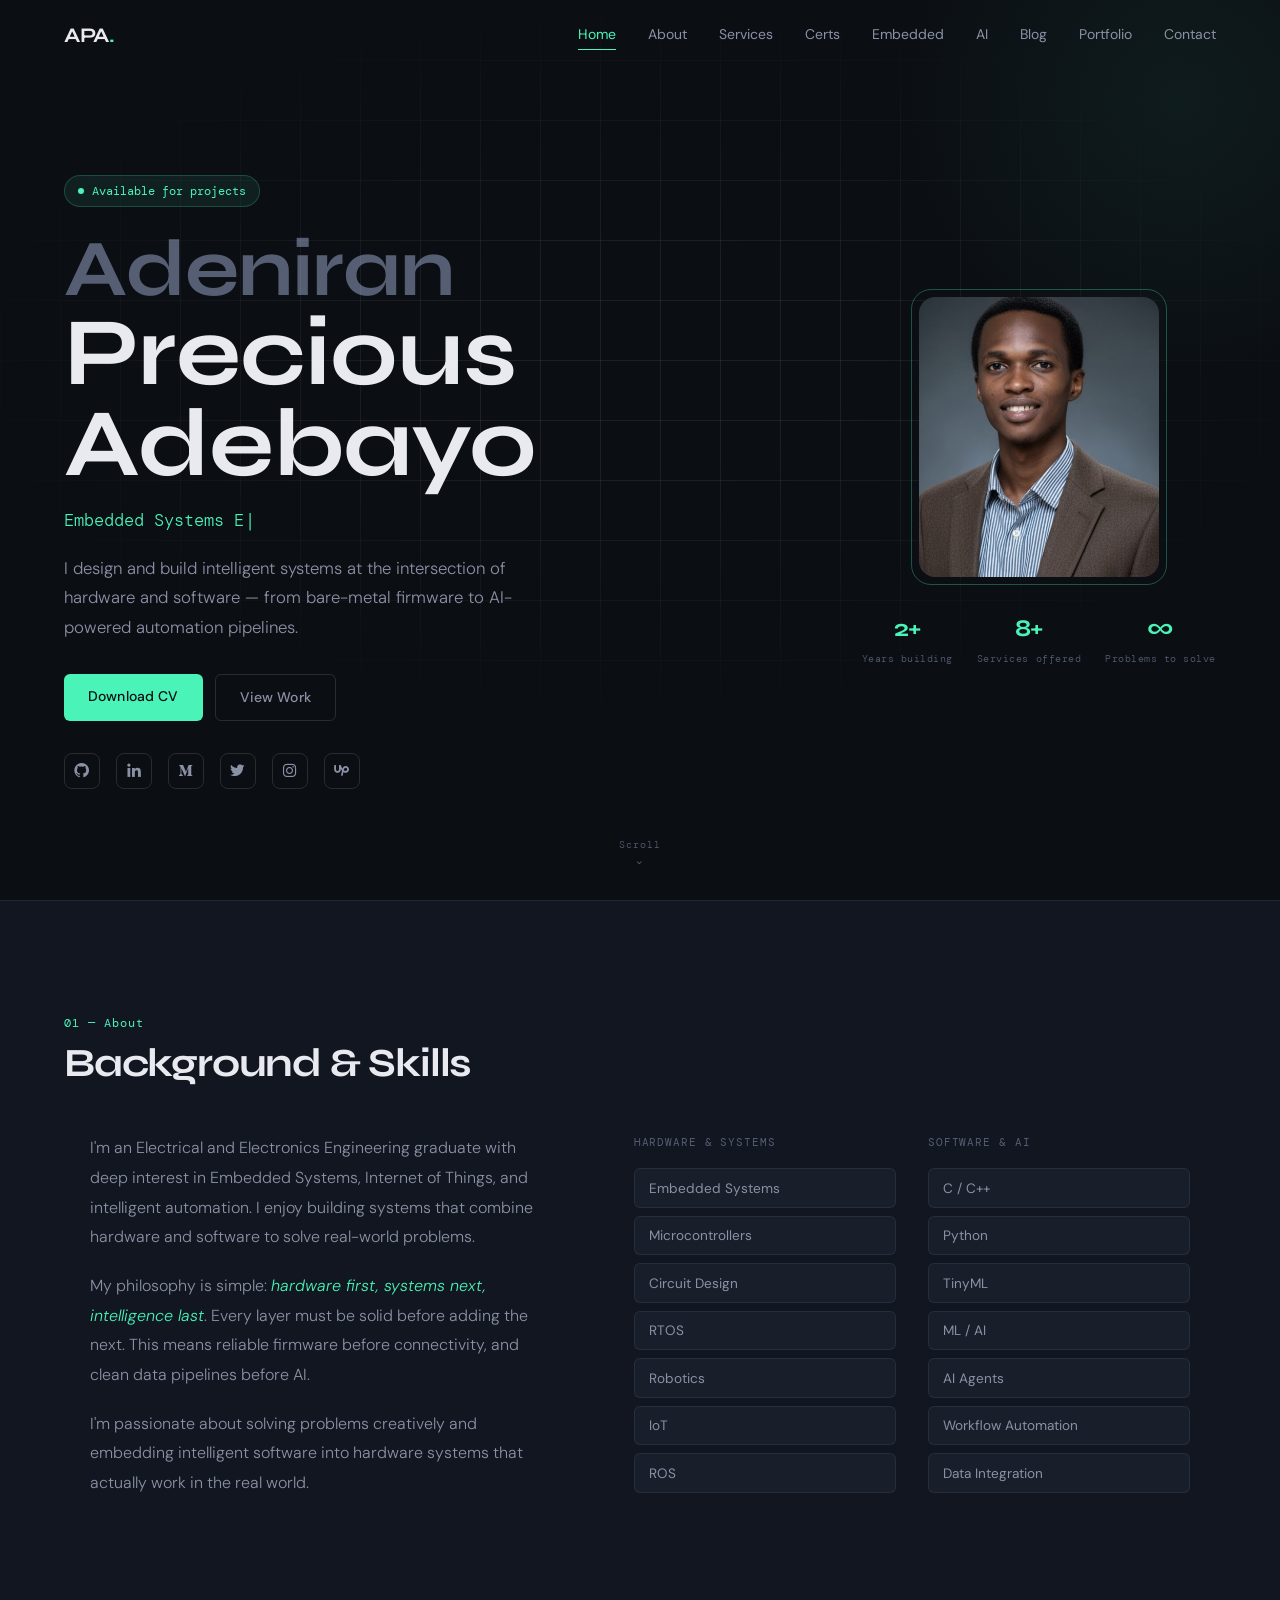
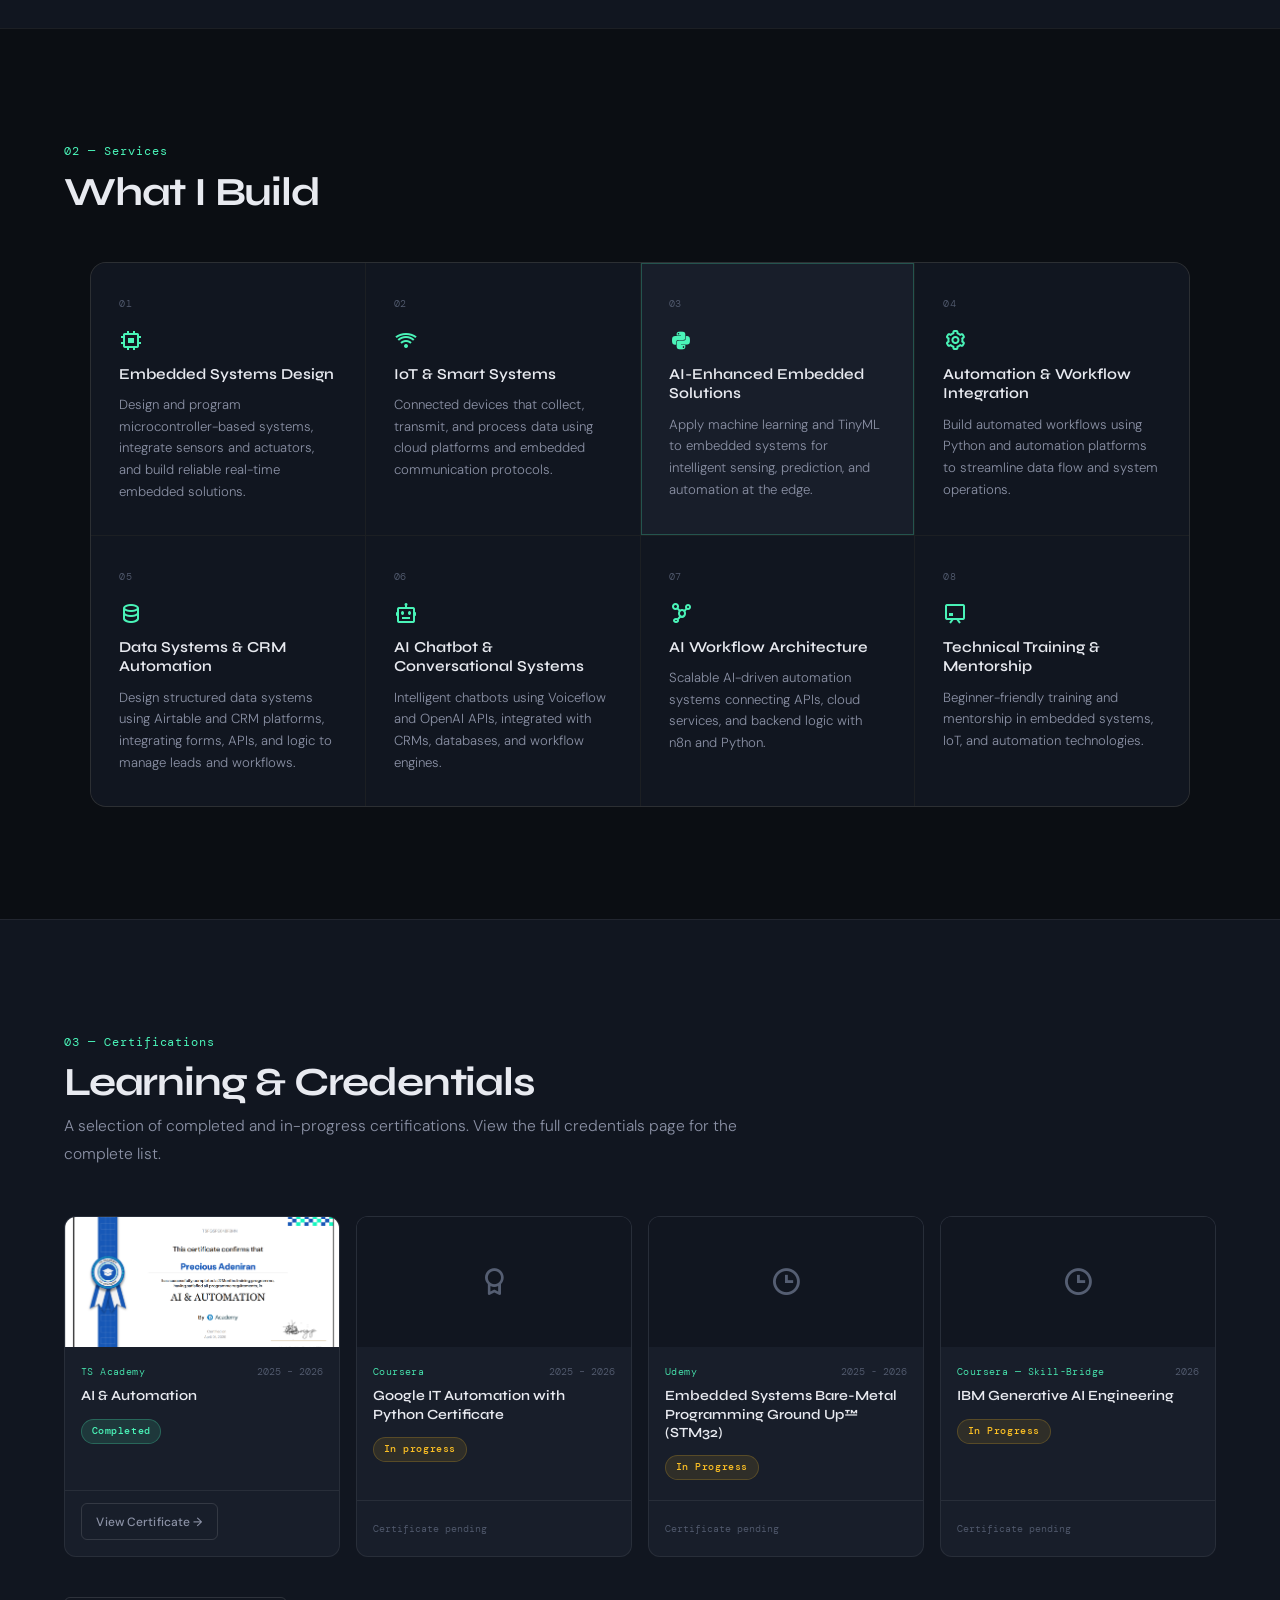
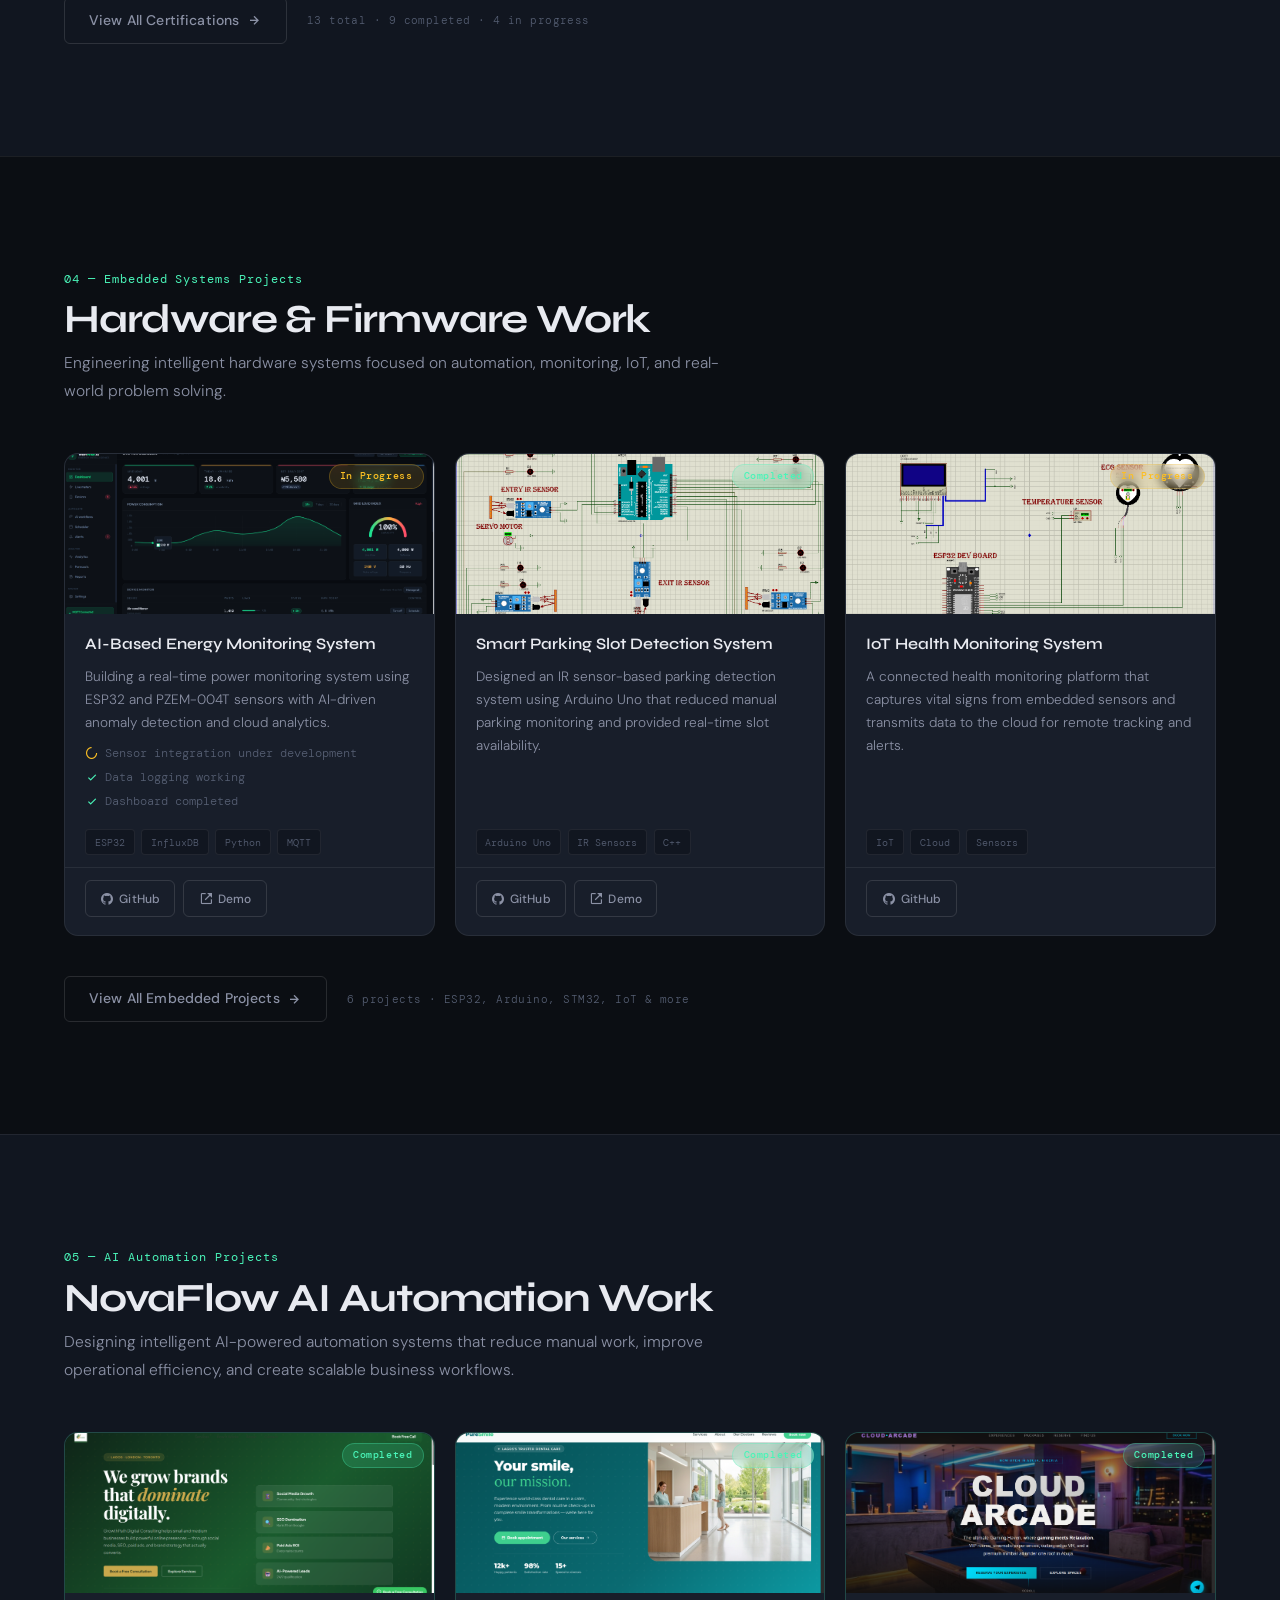
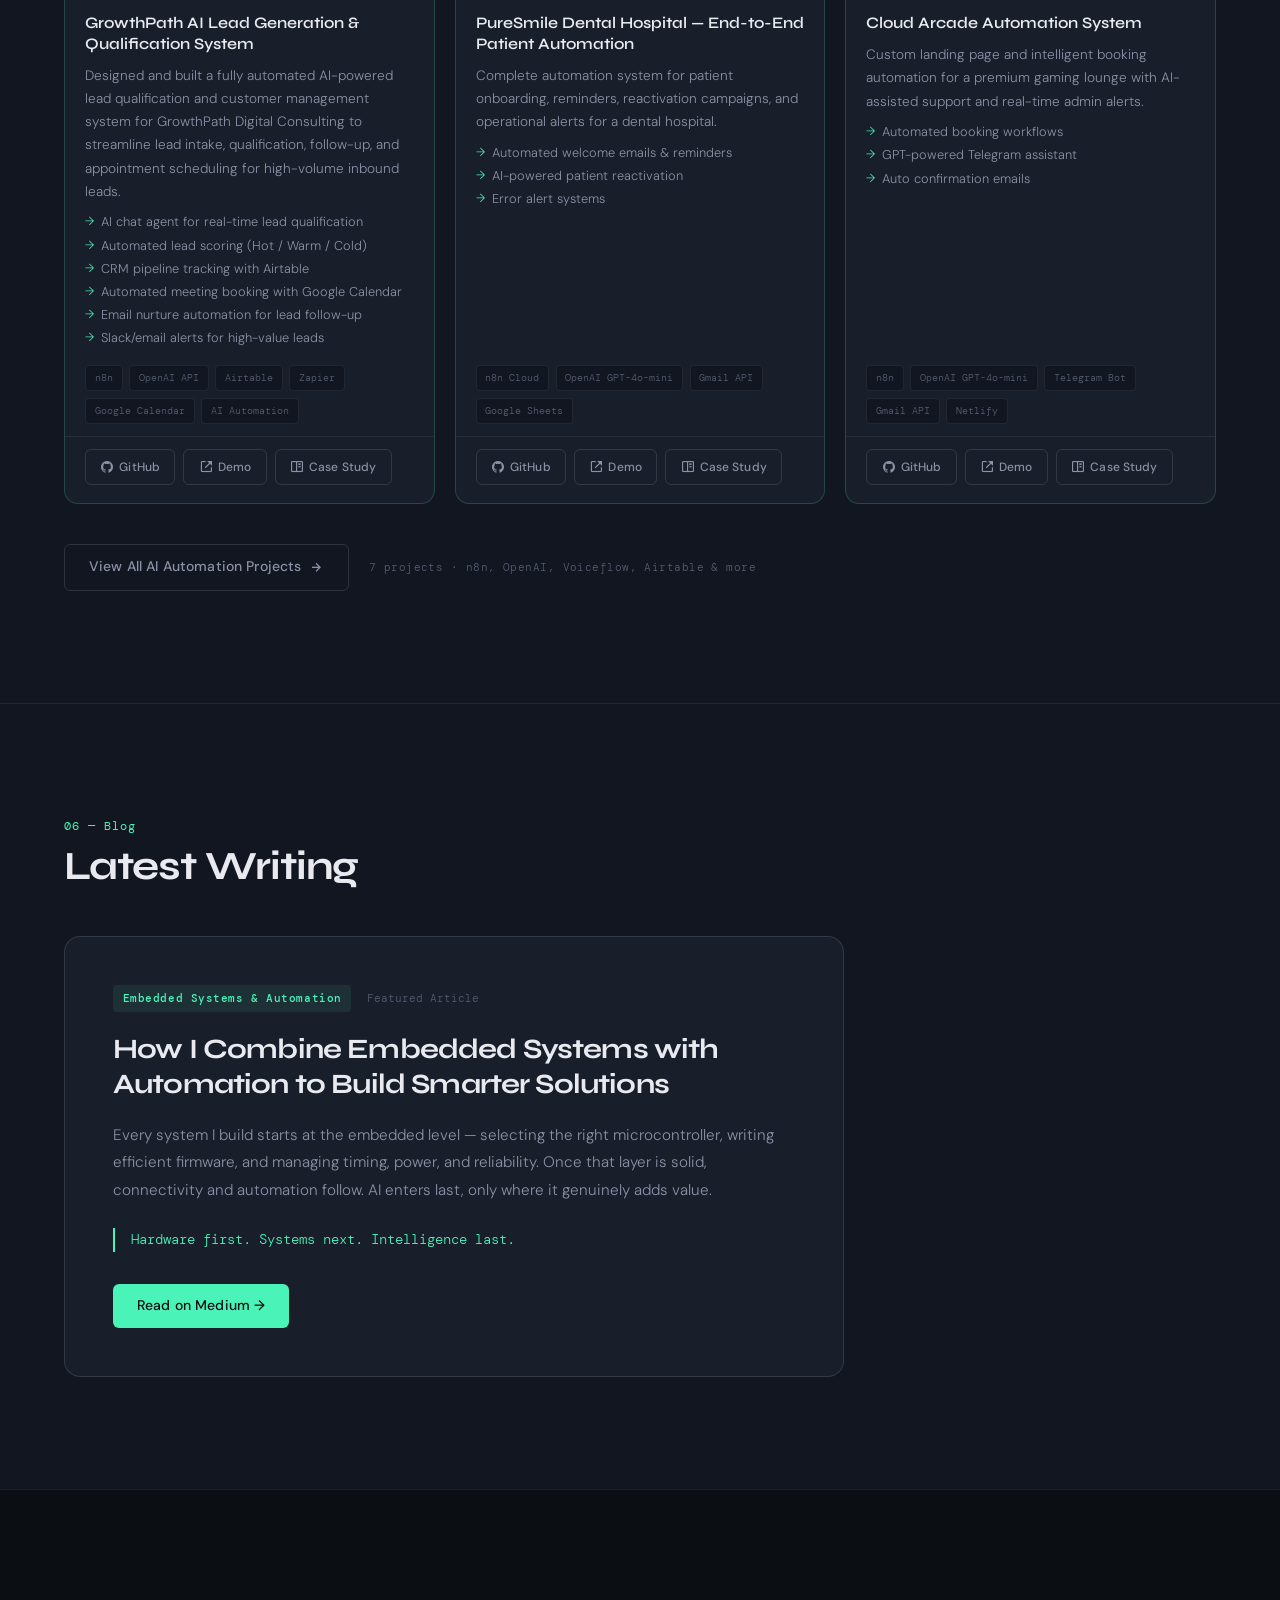
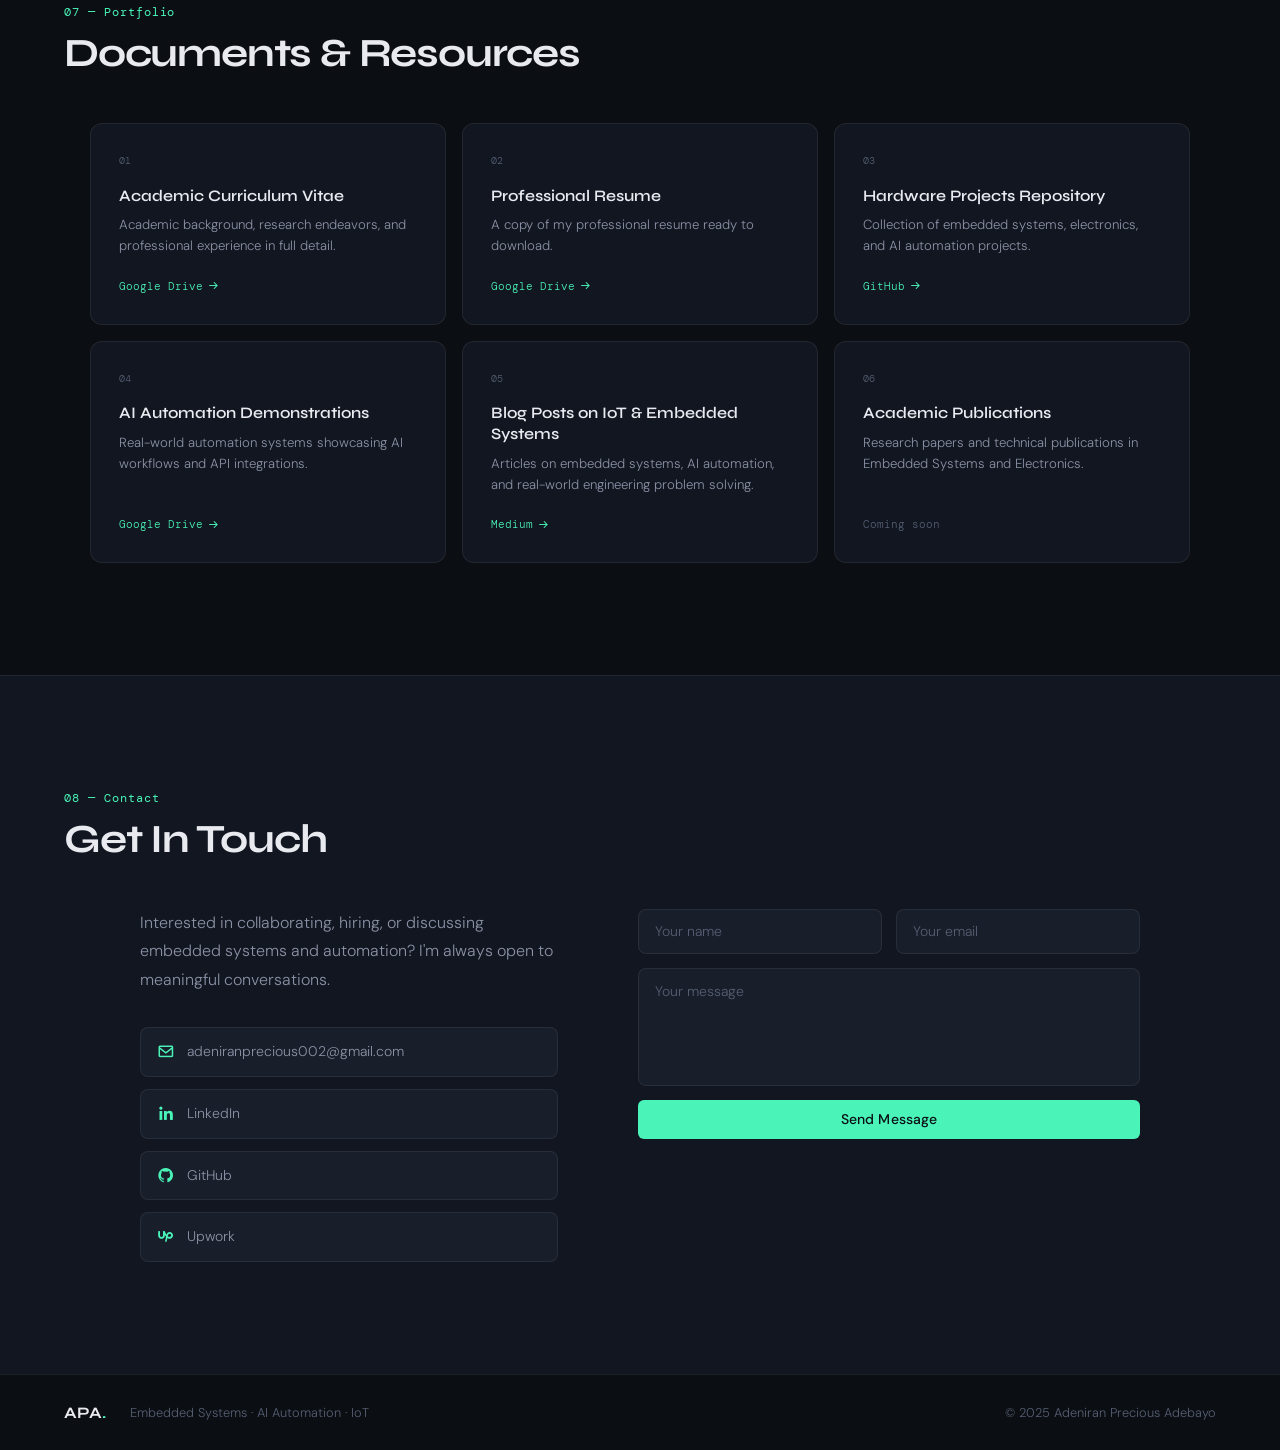
==== commit 46b9ffe2: "updated my certification" ====
--- a/index.html
+++ b/index.html
@@ -239,7 +239,7 @@
         for the complete list.</p>
     </div>
 
-    <!-- Featured 12 certs (8 completed, 4 in-progress) -->
+    <!-- Featured 13 certs (9 completed, 4 in-progress) -->
     <div class="cert-grid cert-grid--featured">
 
       <!-- FEATURED CERT 1 — AI & Automation (Completed) -->
@@ -297,7 +297,7 @@
         <div class="cert-body">
           <div class="cert-meta">
             <span class="cert-platform">Udemy</span>
-            <span class="cert-year">2025</span>
+            <span class="cert-year">2025 - 2026</span>
           </div>
           <h4 class="cert-title">Embedded Systems Bare-Metal Programming Ground Up™ (STM32)</h4>
           <span class="cert-badge cert-badge--progress">In Progress</span>
@@ -335,7 +335,7 @@
       <a href="certifications.html" class="btn btn-ghost">
         View All Certifications <i class='bx bx-right-arrow-alt'></i>
       </a>
-      <span class="section-cta-note">12 total · 8 completed · 4 in progress</span>
+      <span class="section-cta-note">13 total · 9 completed · 4 in progress</span>
     </div>
 
   </section>
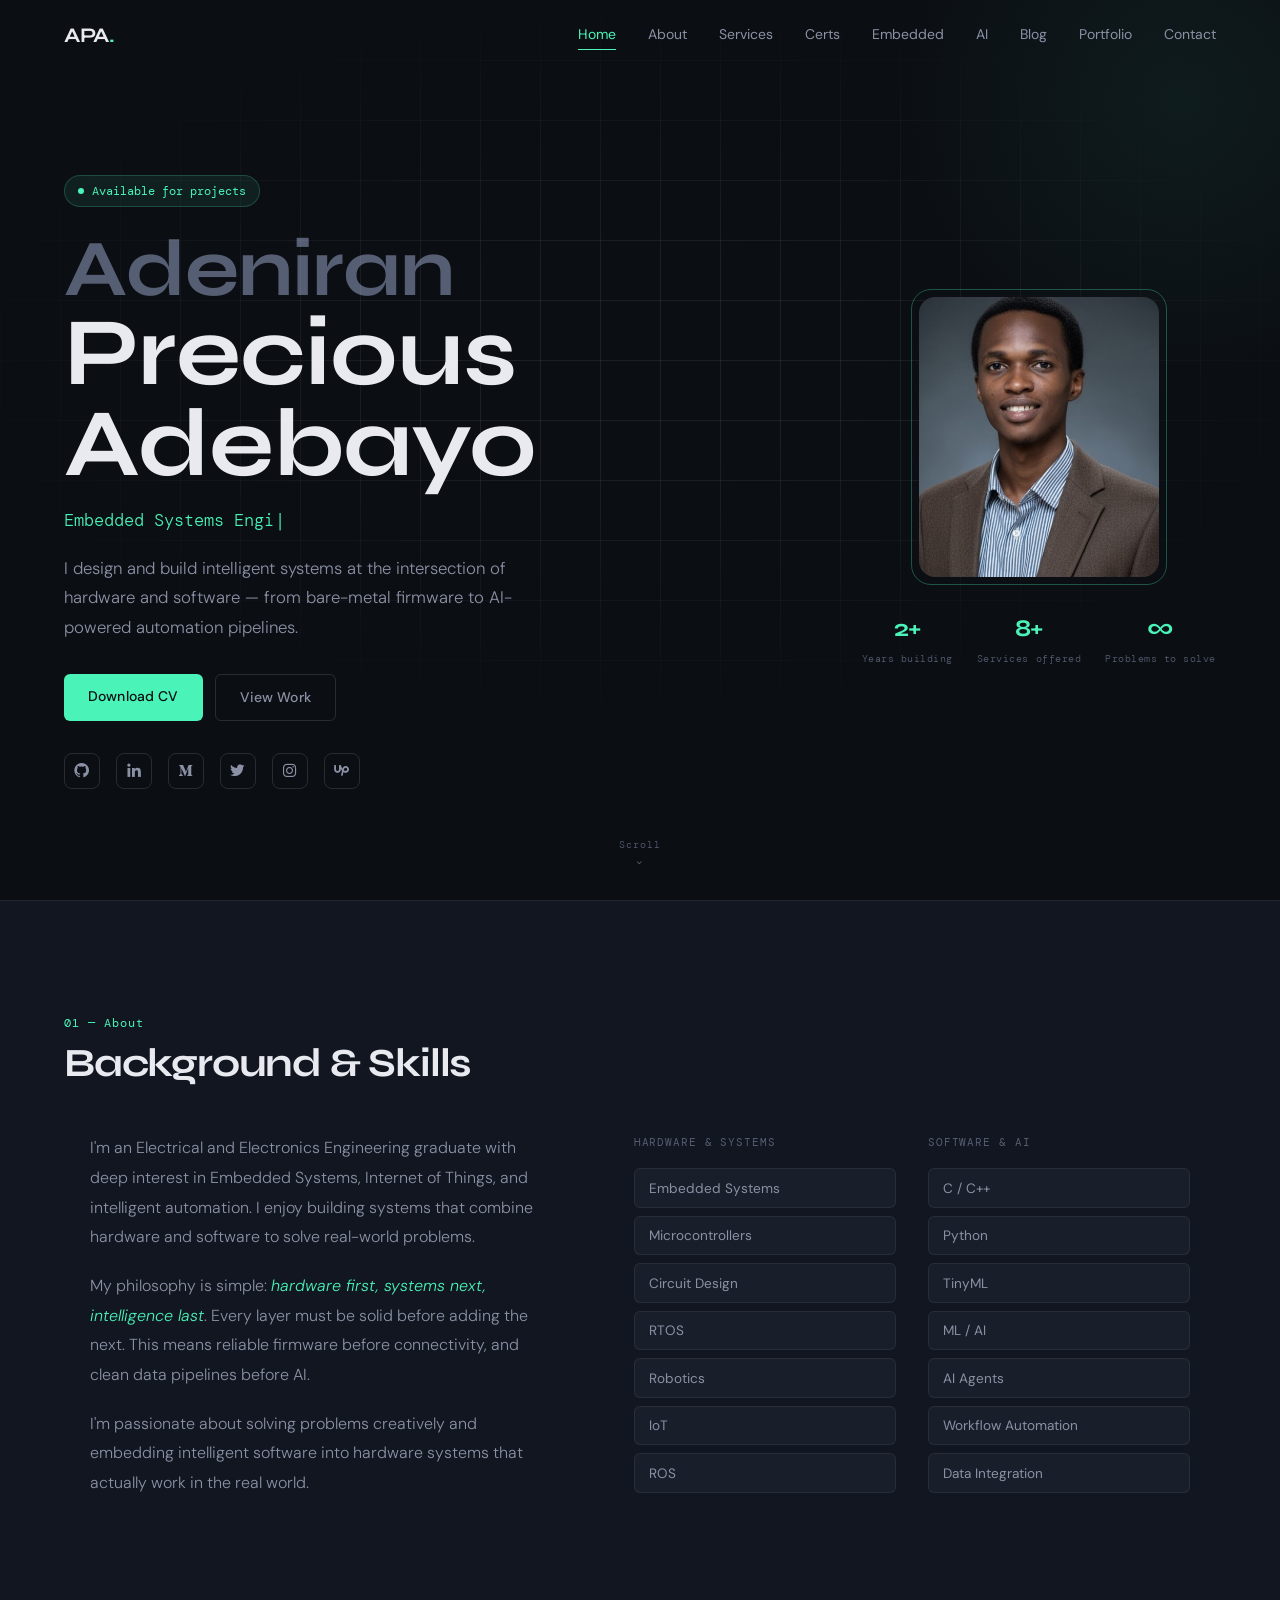
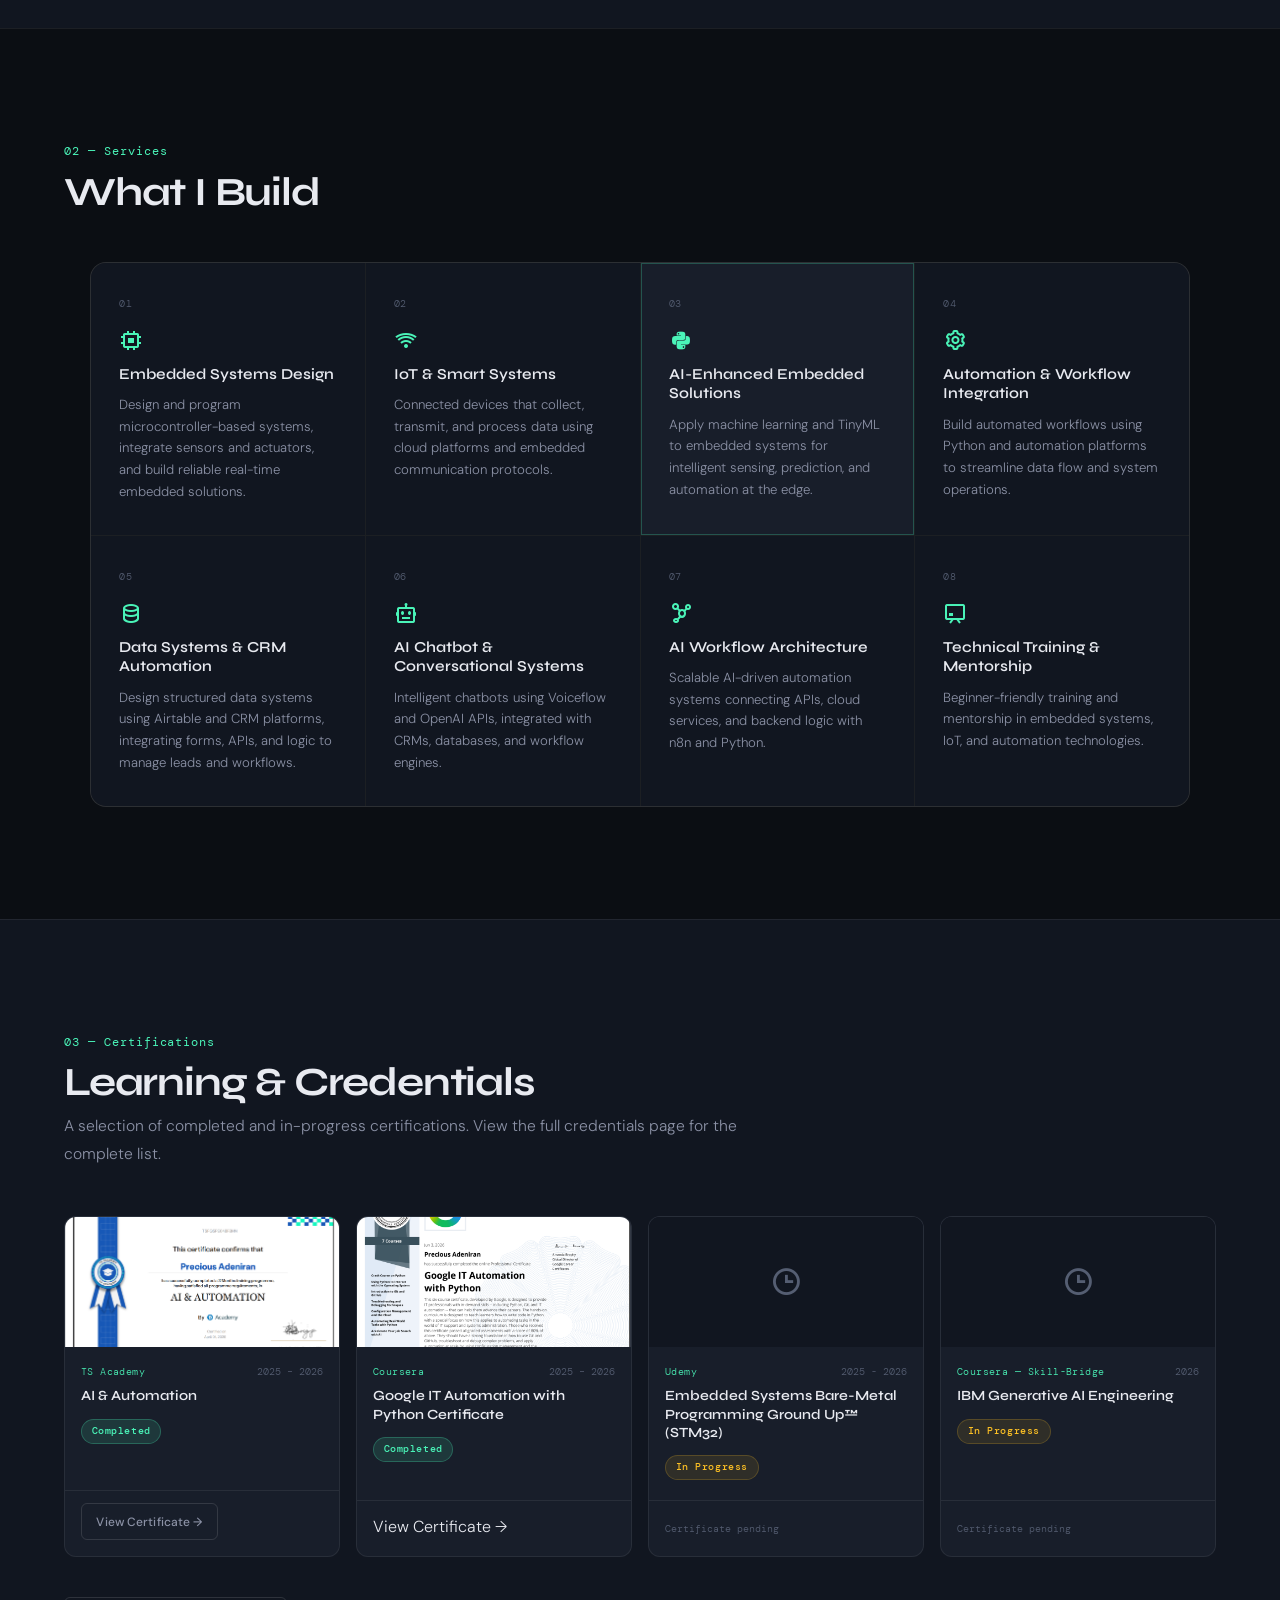
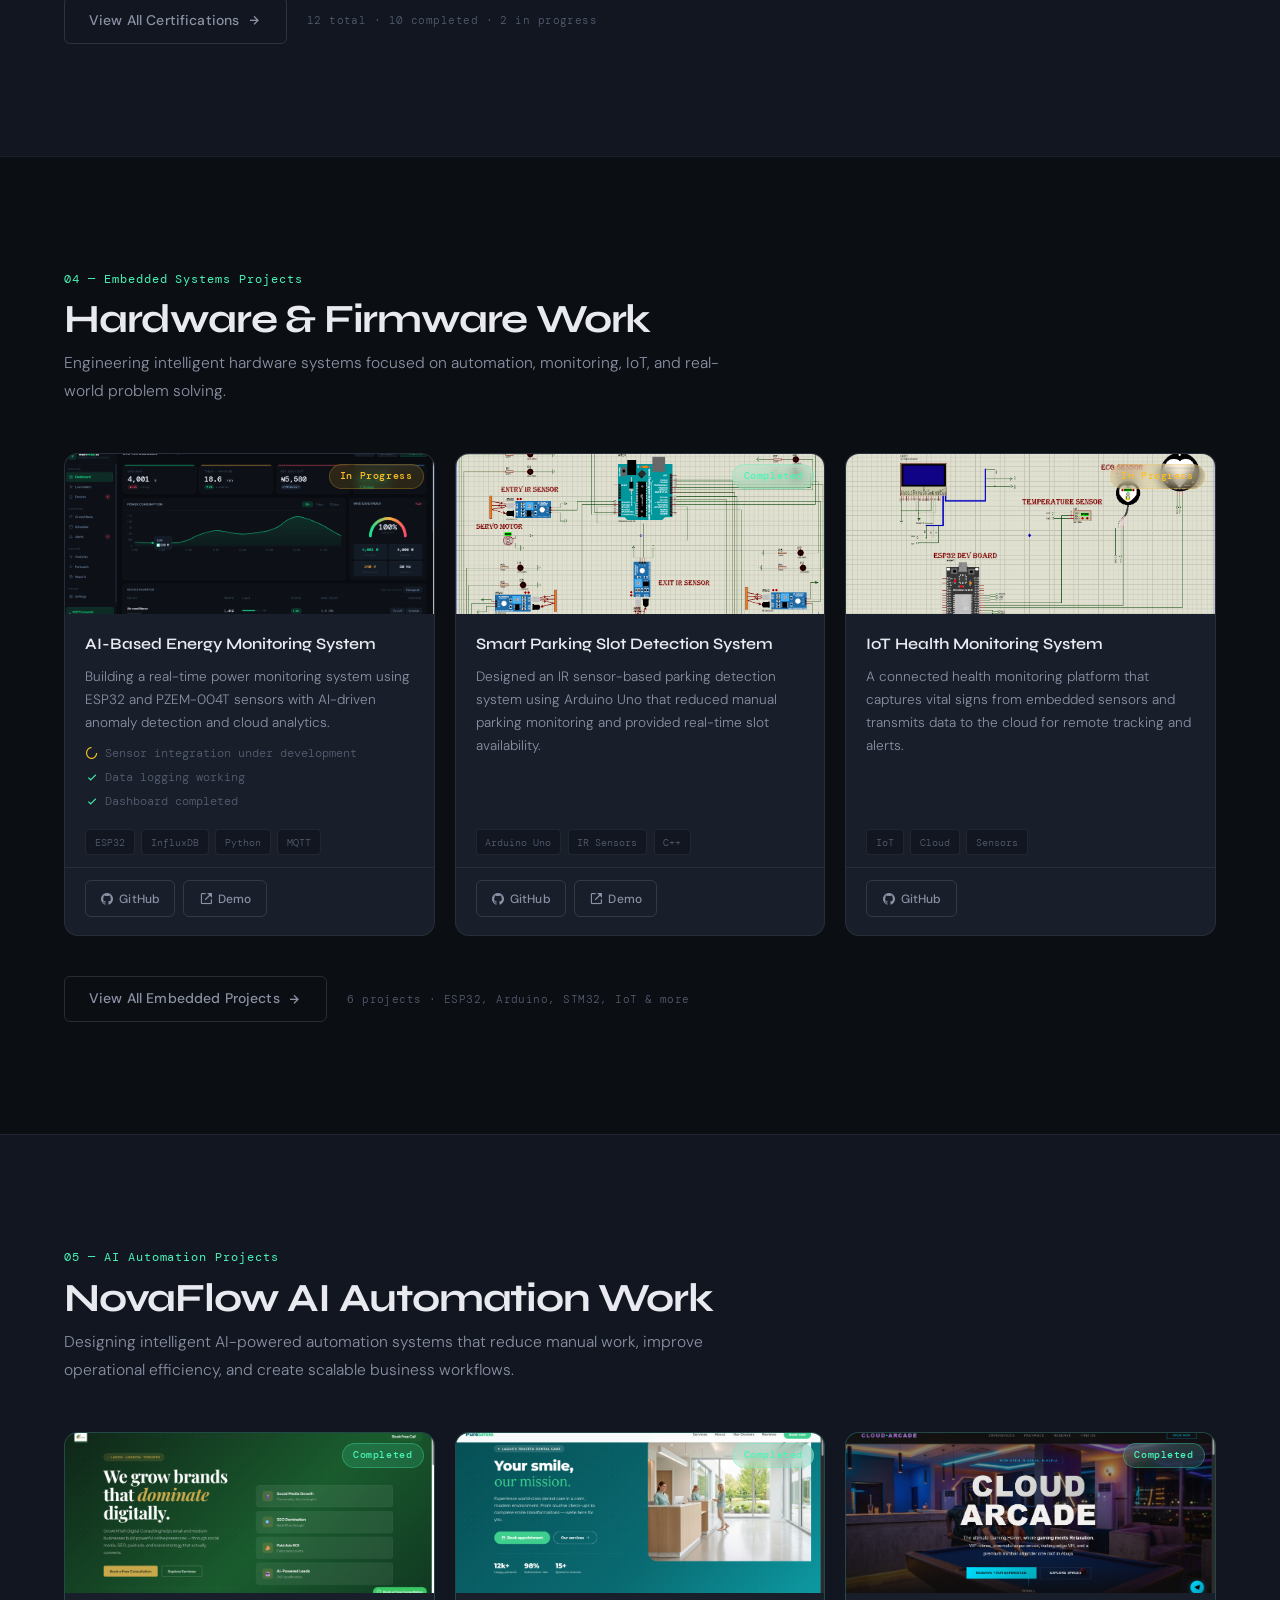
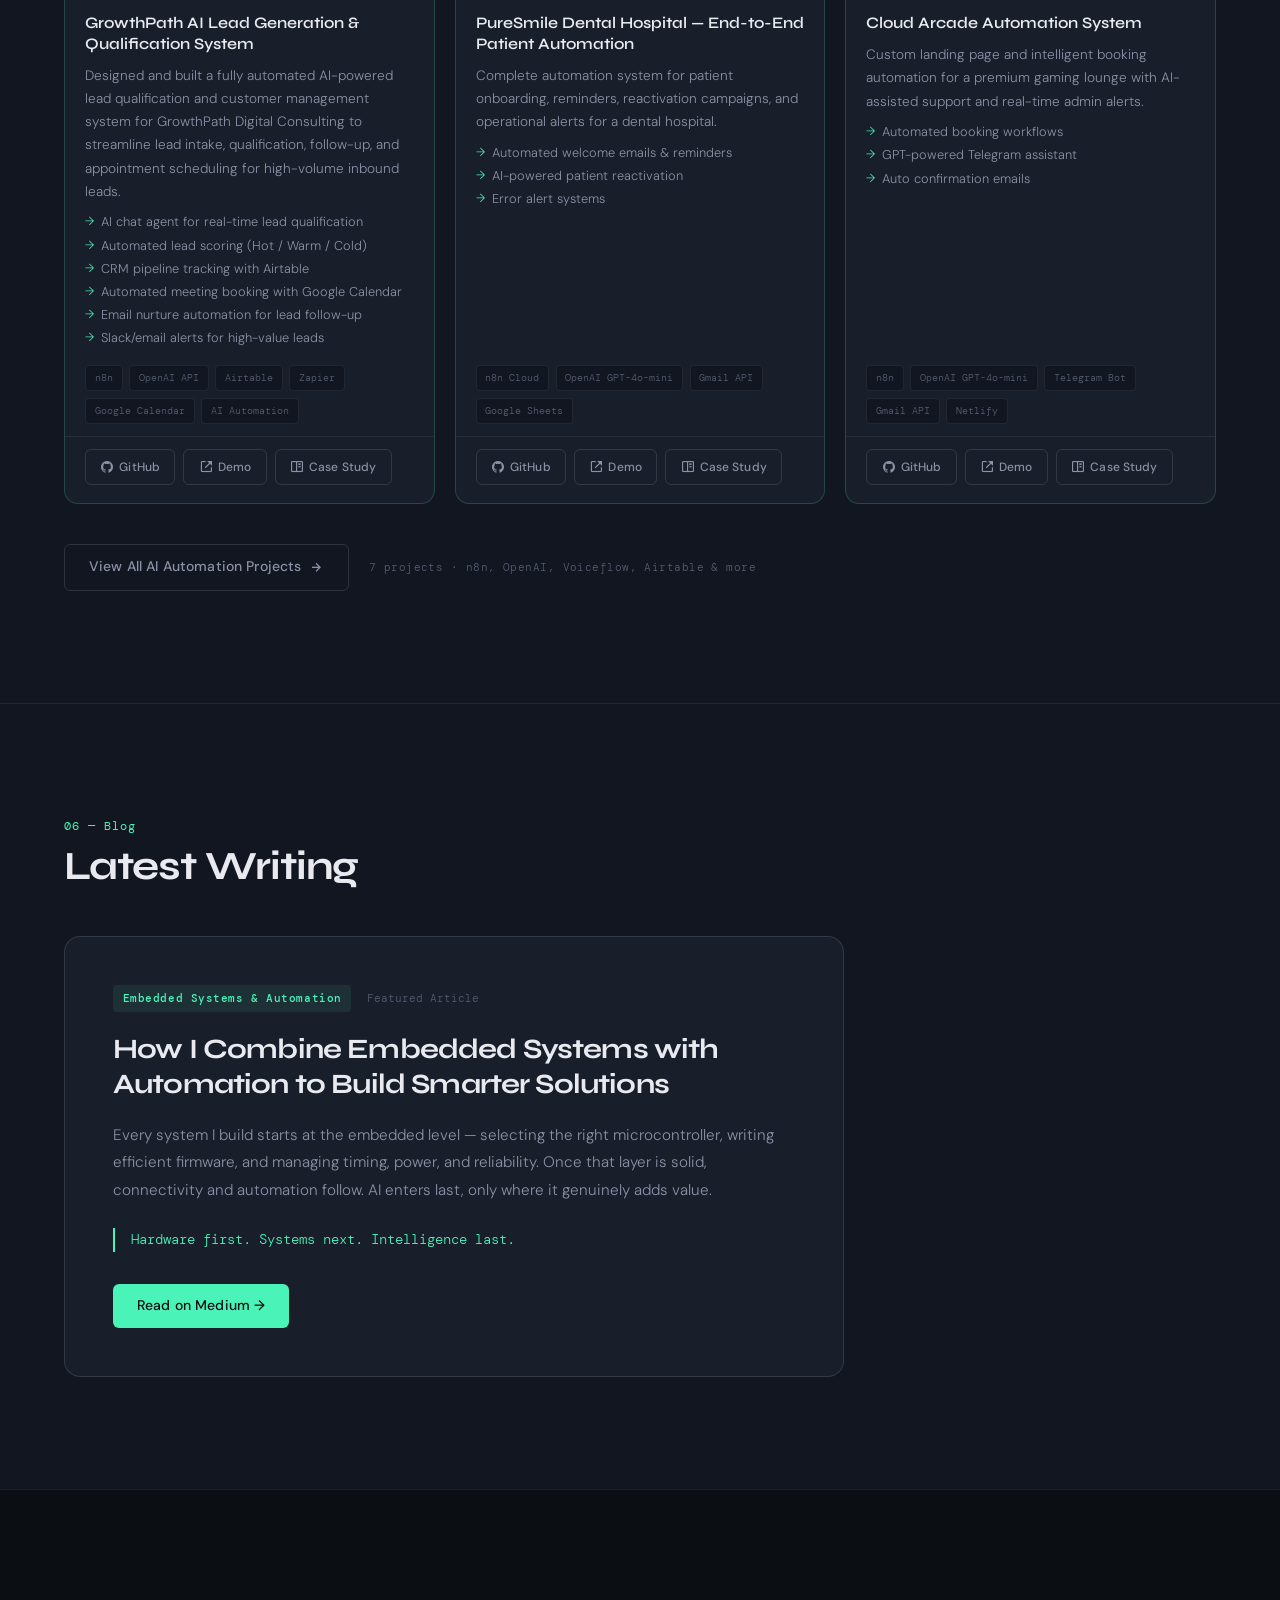
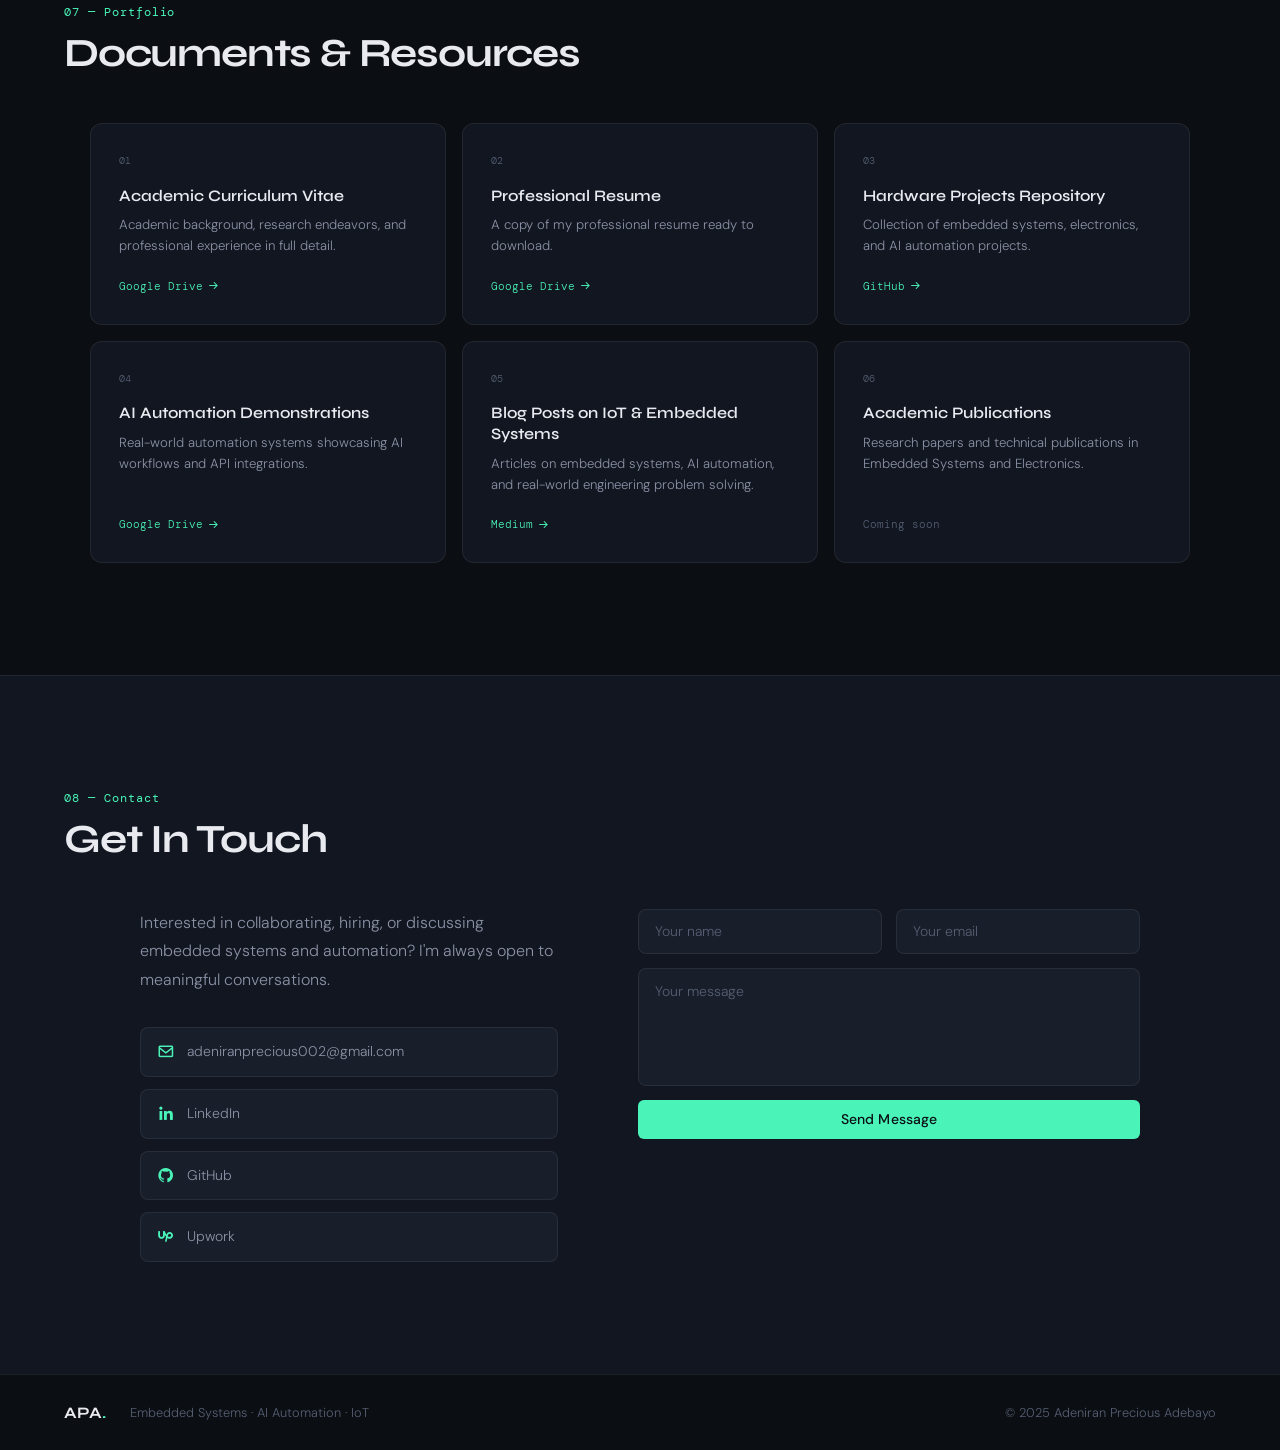
==== commit d800aad4: "Update certification counts and statuses in index.html" ====
--- a/index.html
+++ b/index.html
@@ -239,7 +239,7 @@
         for the complete list.</p>
     </div>
 
-    <!-- Featured 13 certs (9 completed, 4 in-progress) -->
+    <!-- Featured 12 certs (10 completed, 2 in-progress) -->
     <div class="cert-grid cert-grid--featured">
 
       <!-- FEATURED CERT 1 — AI & Automation (Completed) -->
@@ -265,11 +265,11 @@
         </div>
       </div>
 
-      <!-- FEATURED CERT 2 — IT-Automation (In progress) -->
+      <!-- FEATURED CERT 2 — IT-Automation (Completed) -->
       <div class="cert-card">
         <!-- REPLACE: swap src with actual certificate image path -->
         <div class="cert-img-wrap">
-          <img src="images/certs/IT-Automation-coursera.jpg" alt="Google IT Automation with Python Certificate"
+          <img src="images/certs/google_it_professional.png" alt="Google IT Automation with Python Certificate"
             class="cert-img" onerror="this.parentElement.classList.add('cert-img-placeholder')" />
           <div class="cert-img-fallback"><i class='bx bx-award'></i></div>
         </div>
@@ -279,10 +279,10 @@
             <span class="cert-year">2025 – 2026</span>
           </div>
           <h4 class="cert-title">Google IT Automation with Python Certificate</h4>
-          <span class="cert-badge cert-badge--progress">In progress</span>
+          <span class="cert-badge cert-badge--done">Completed</span>
         </div>
         <div class="cert-actions">
-          <span class="cert-actions-muted">Certificate pending</span>
+          <a href="https://www.coursera.org/account/accomplishments/specialization/Z79TATCDQ3JG" target="_blank">View Certificate →</a>
         </div>
       </div>
 
@@ -335,7 +335,7 @@
       <a href="certifications.html" class="btn btn-ghost">
         View All Certifications <i class='bx bx-right-arrow-alt'></i>
       </a>
-      <span class="section-cta-note">13 total · 9 completed · 4 in progress</span>
+      <span class="section-cta-note">12 total · 10 completed · 2 in progress</span>
     </div>
 
   </section>
@@ -777,4 +777,4 @@
   <script src="script.js"></script>
 </body>
 
-</html>+</html>
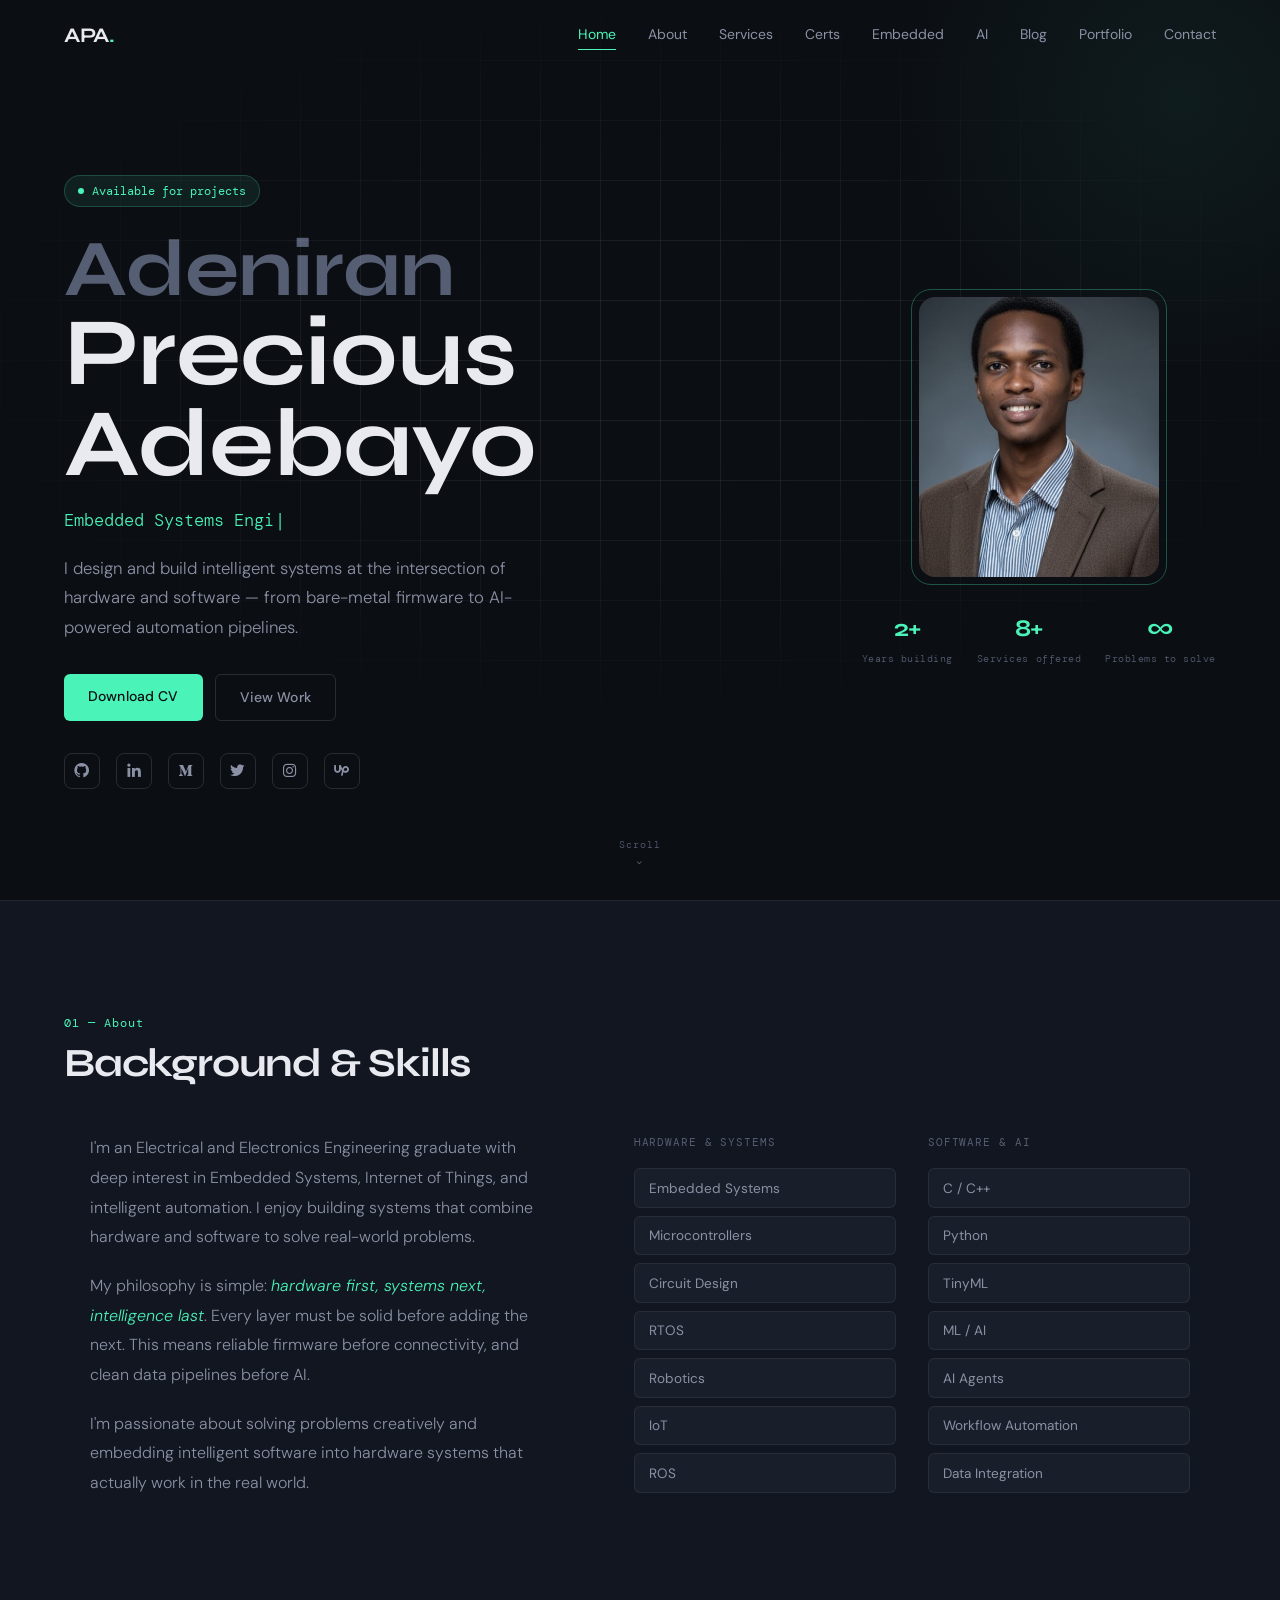
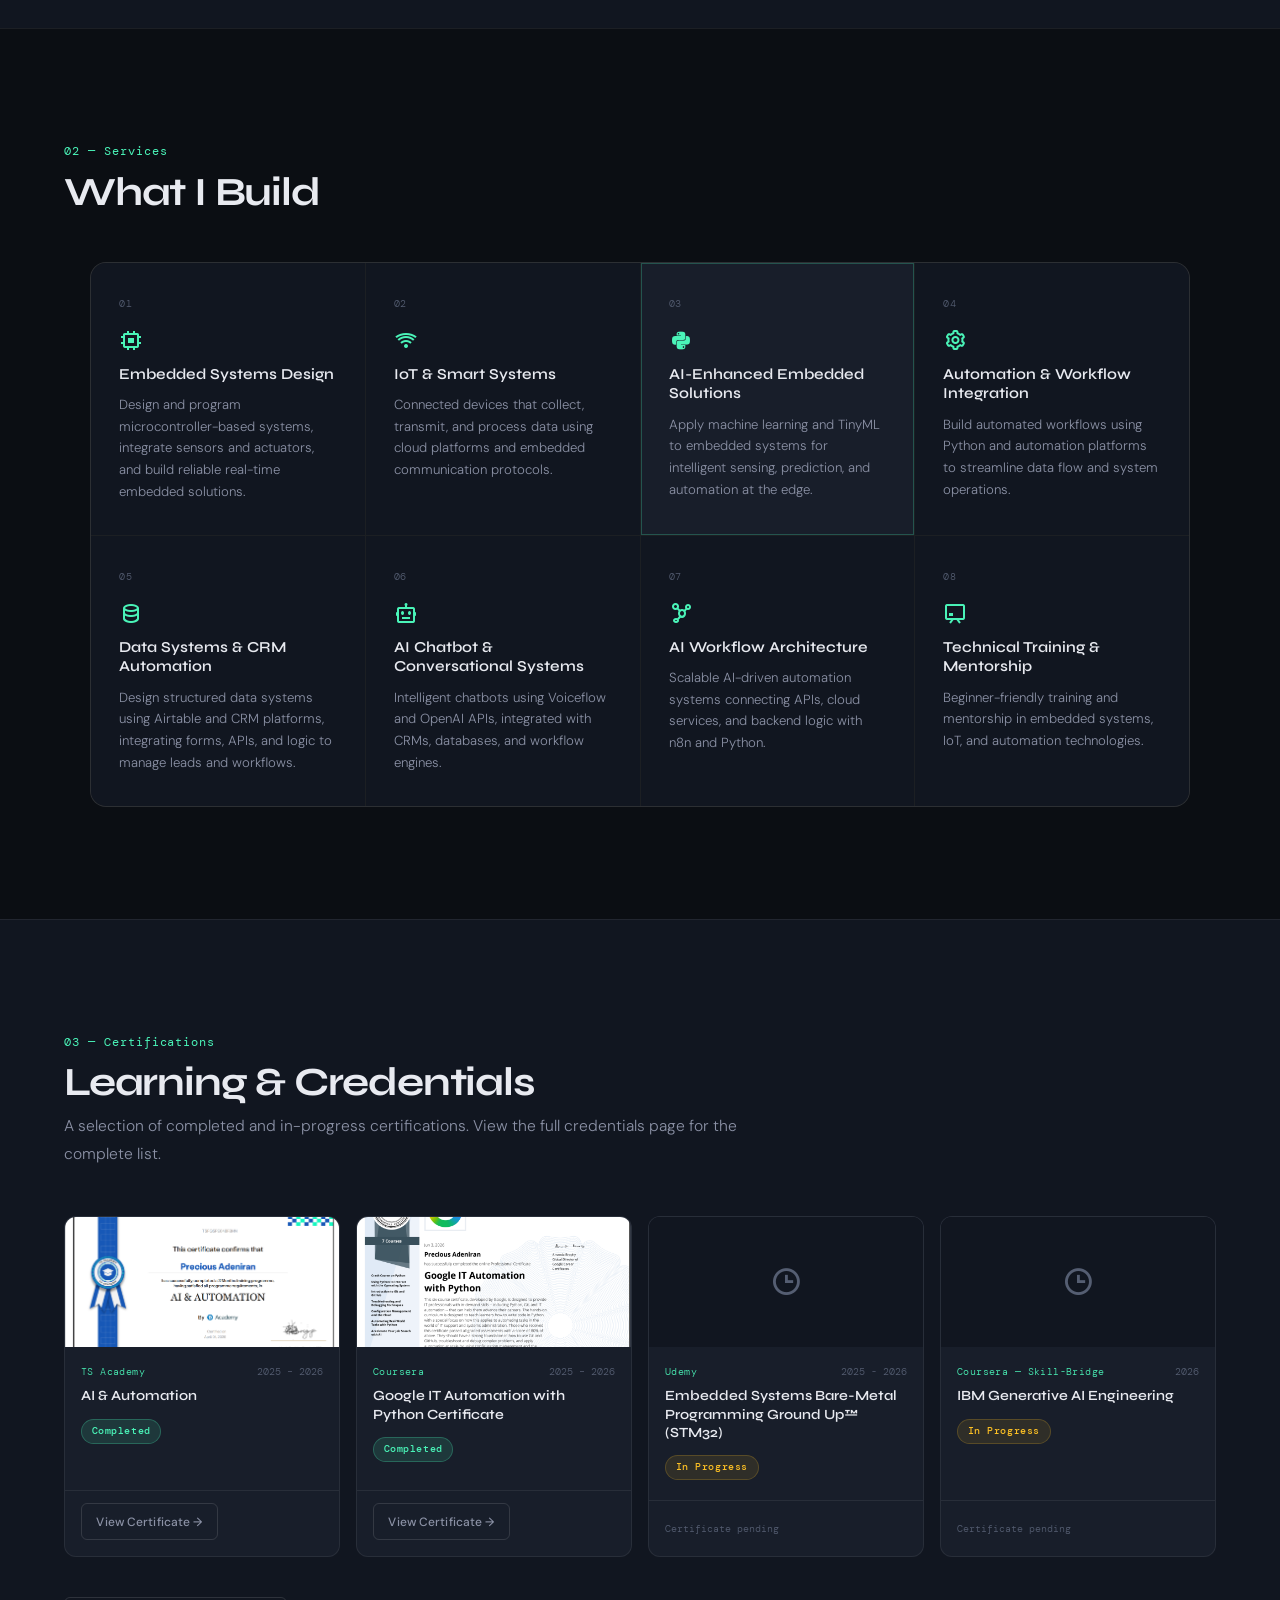
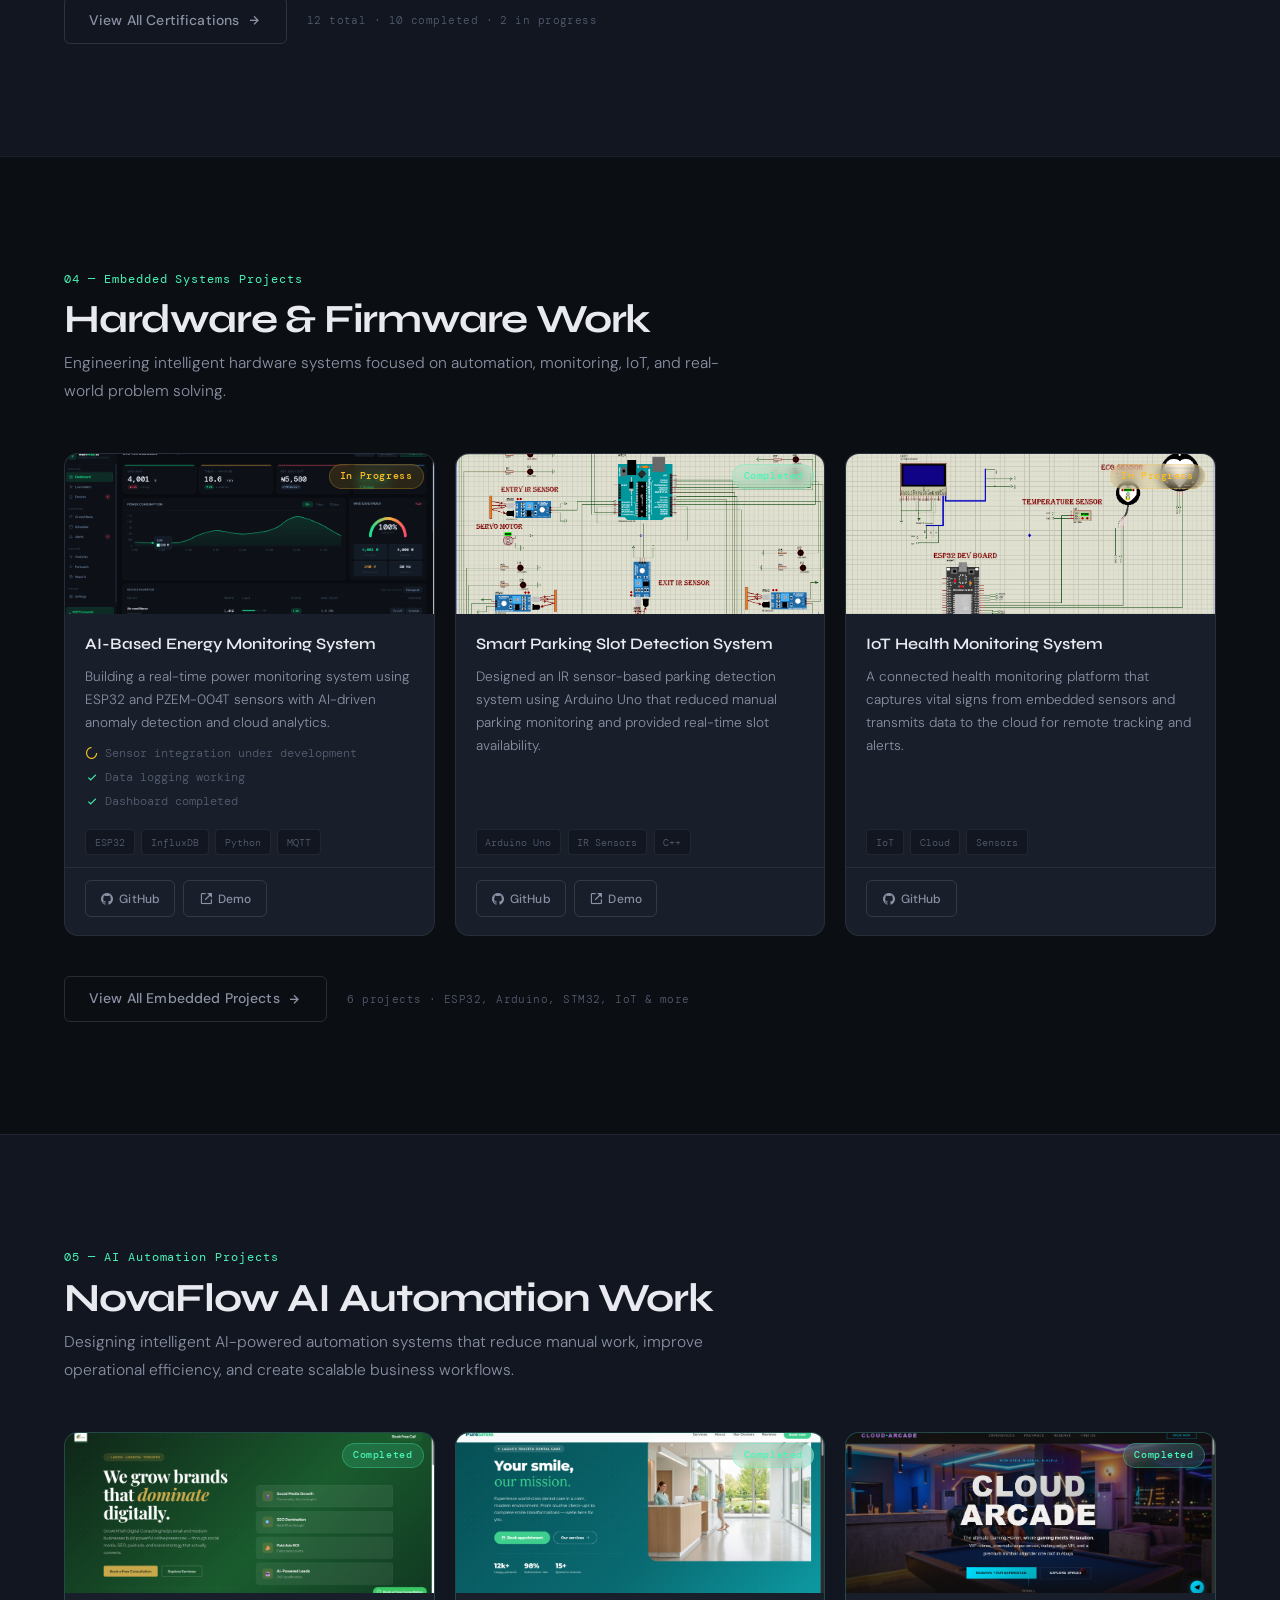
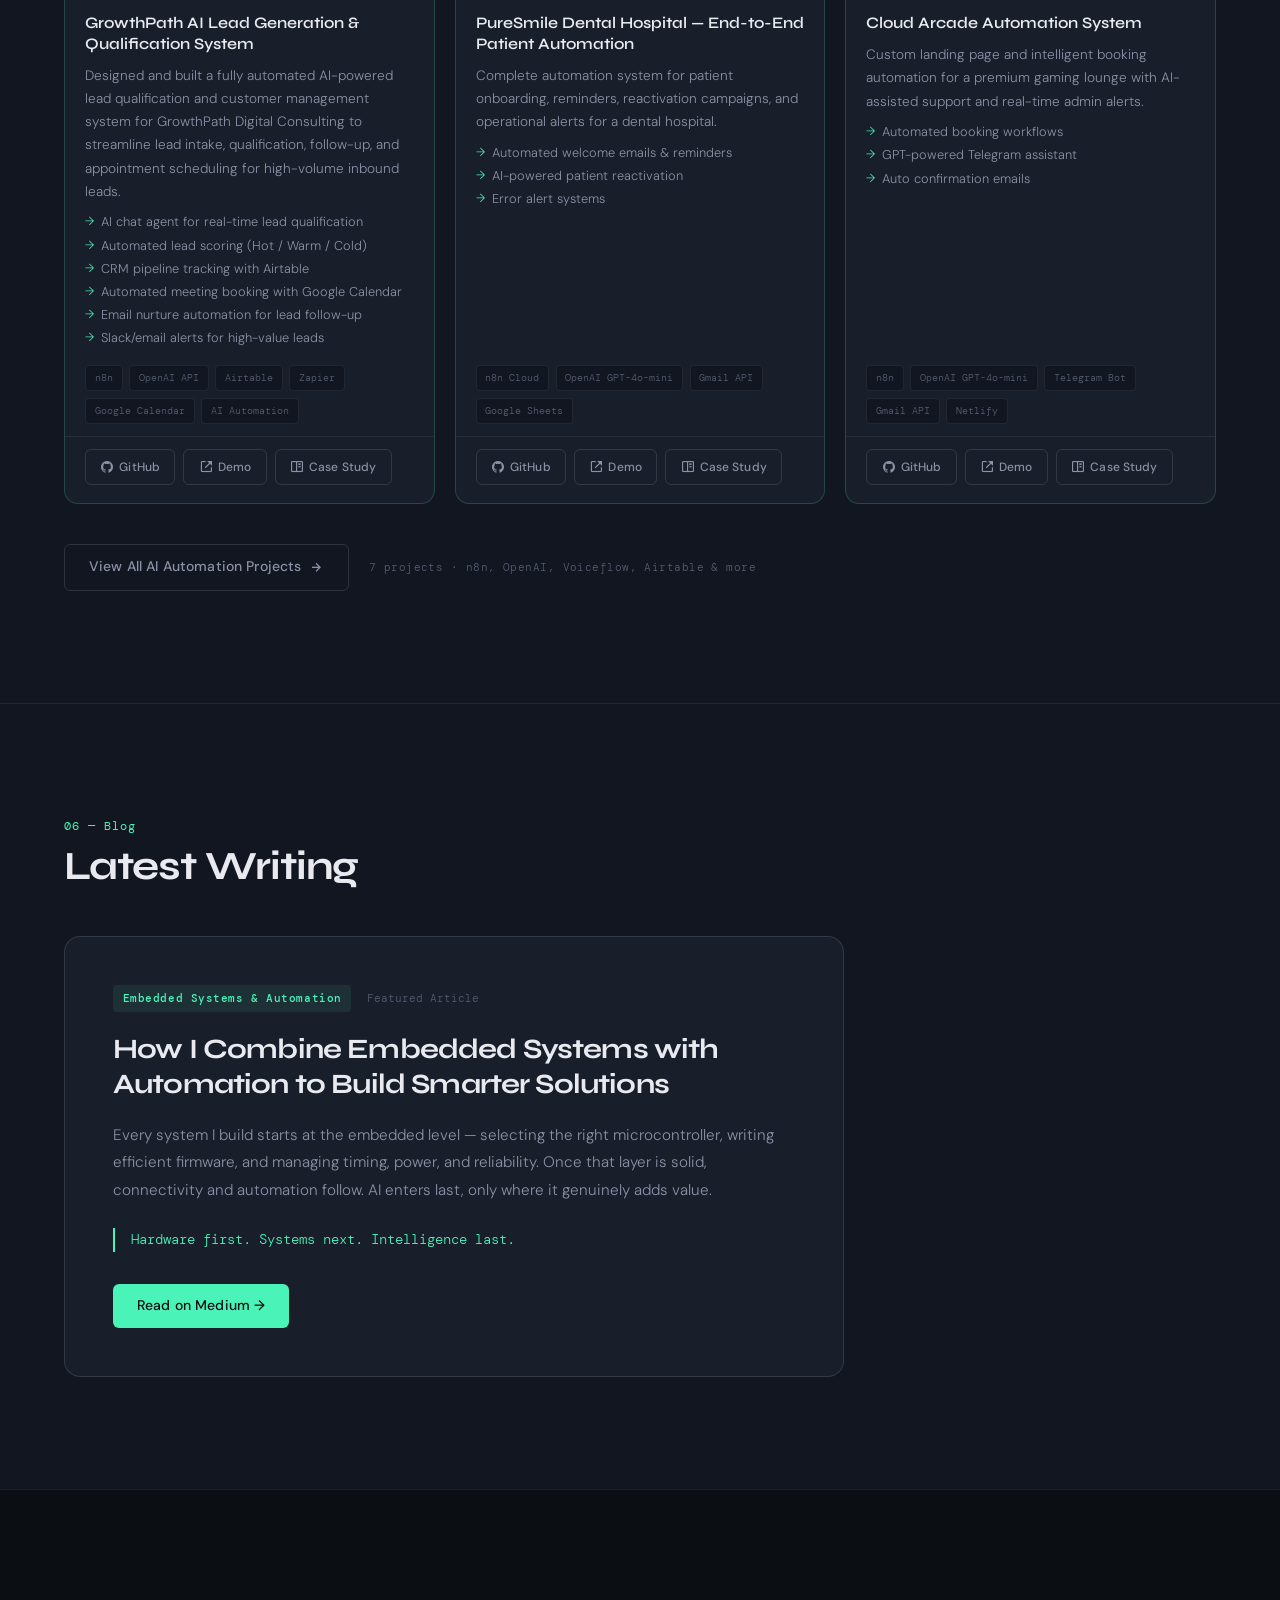
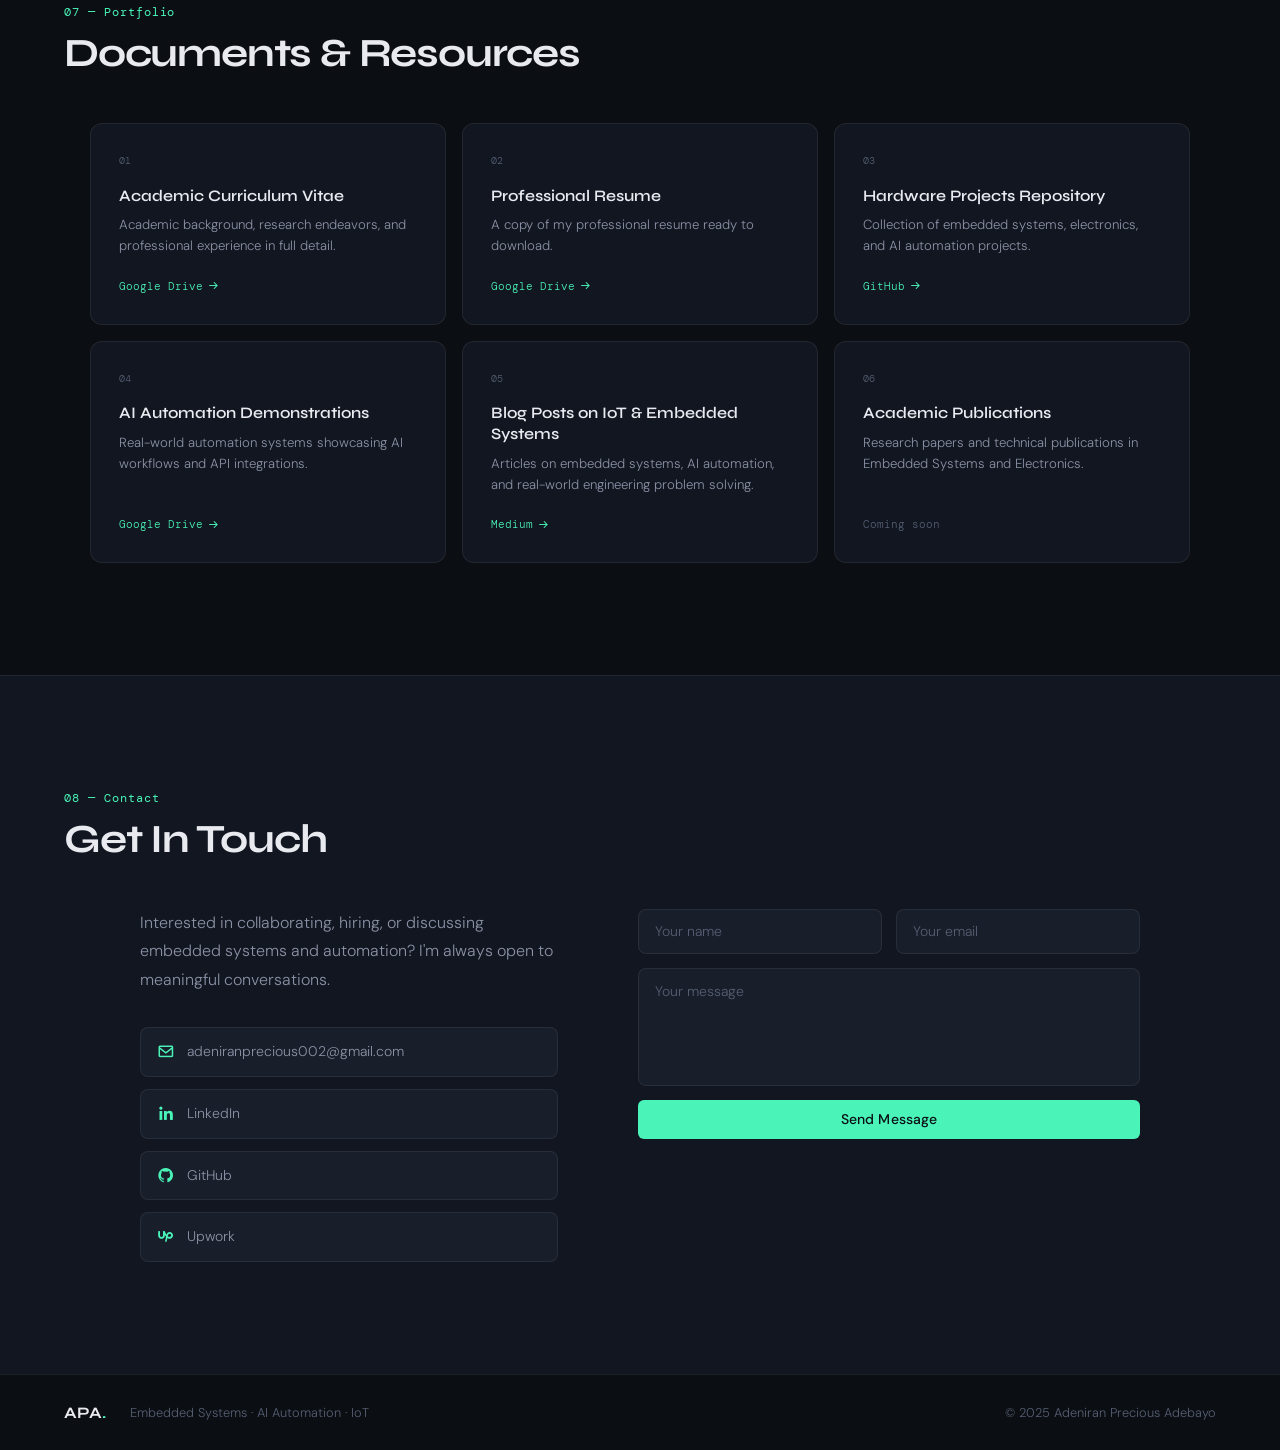
==== commit 238df592: "Update certificate link with button styling" ====
--- a/index.html
+++ b/index.html
@@ -282,7 +282,8 @@
           <span class="cert-badge cert-badge--done">Completed</span>
         </div>
         <div class="cert-actions">
-          <a href="https://www.coursera.org/account/accomplishments/specialization/Z79TATCDQ3JG" target="_blank">View Certificate →</a>
+          <a href="https://www.coursera.org/account/accomplishments/specialization/Z79TATCDQ3JG"
+            class="btn btn-ghost btn-sm" target="_blank">View Certificate →</a>
         </div>
       </div>
 
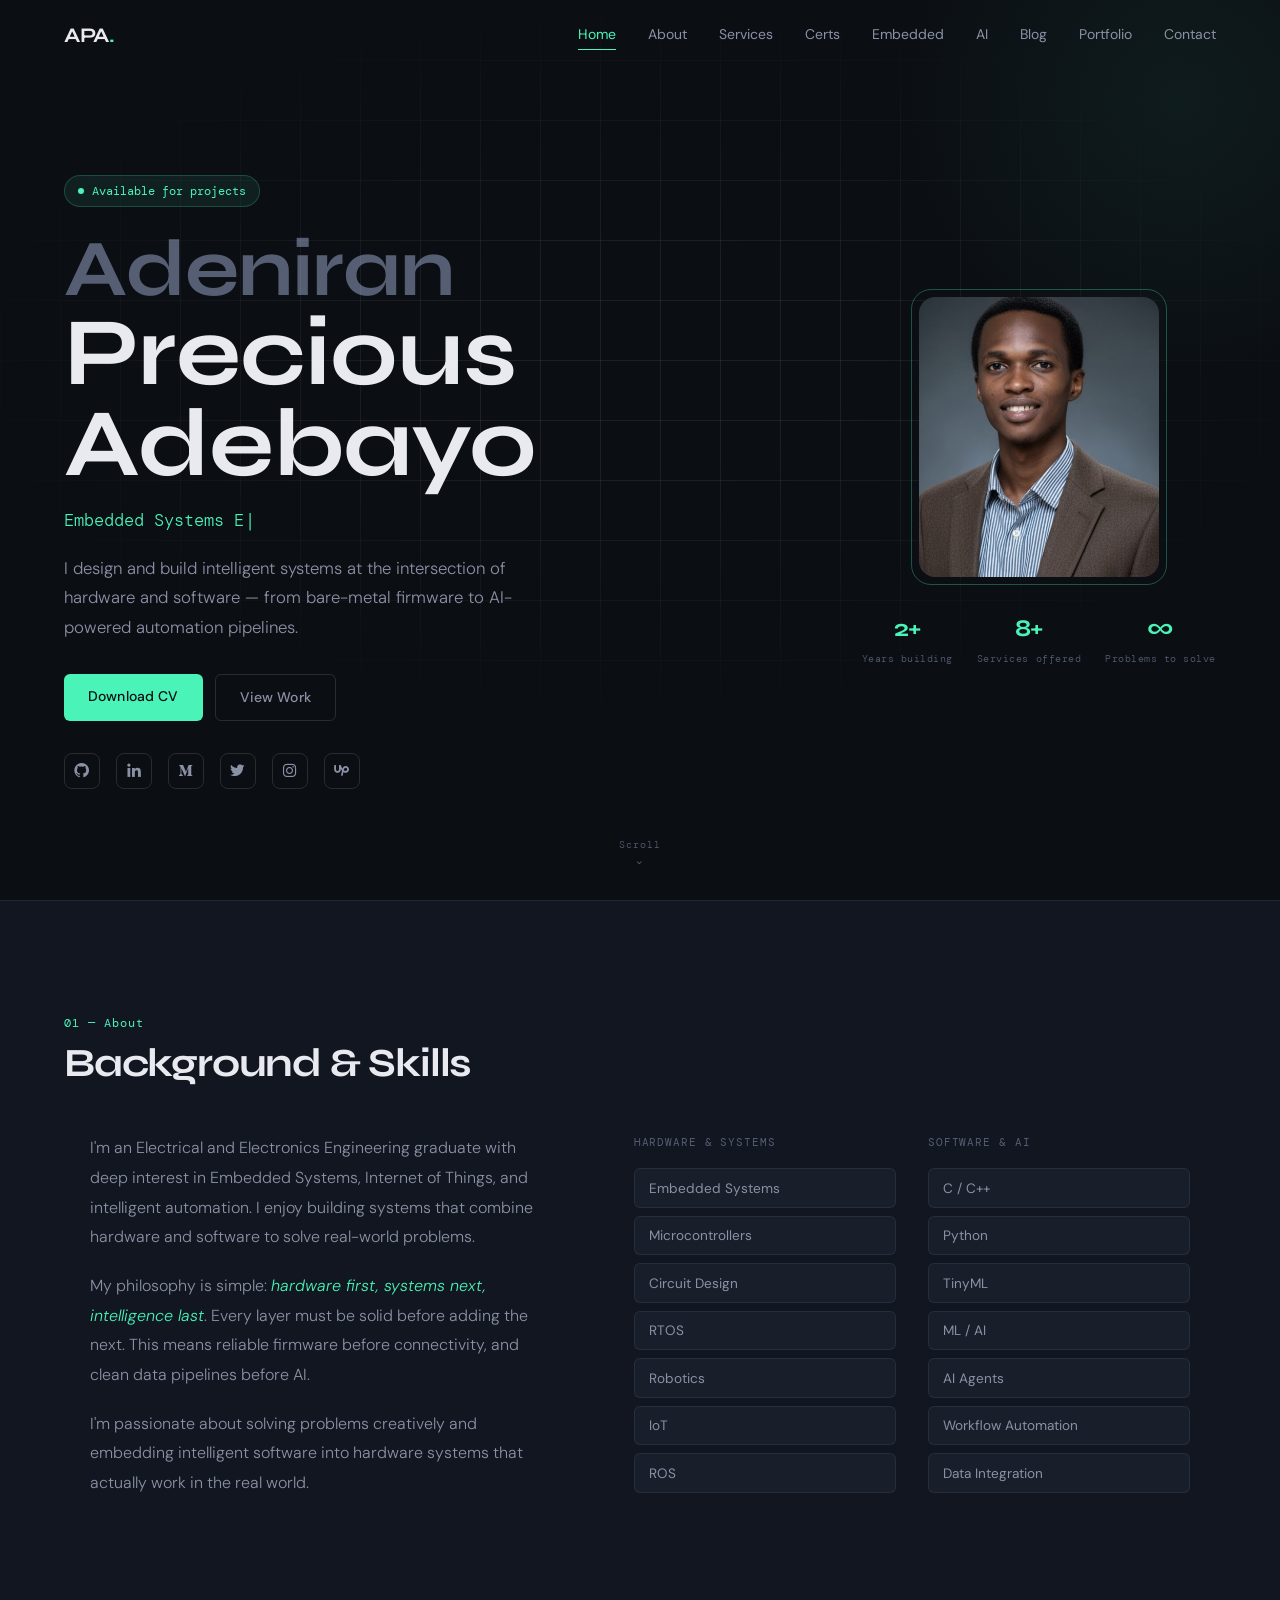
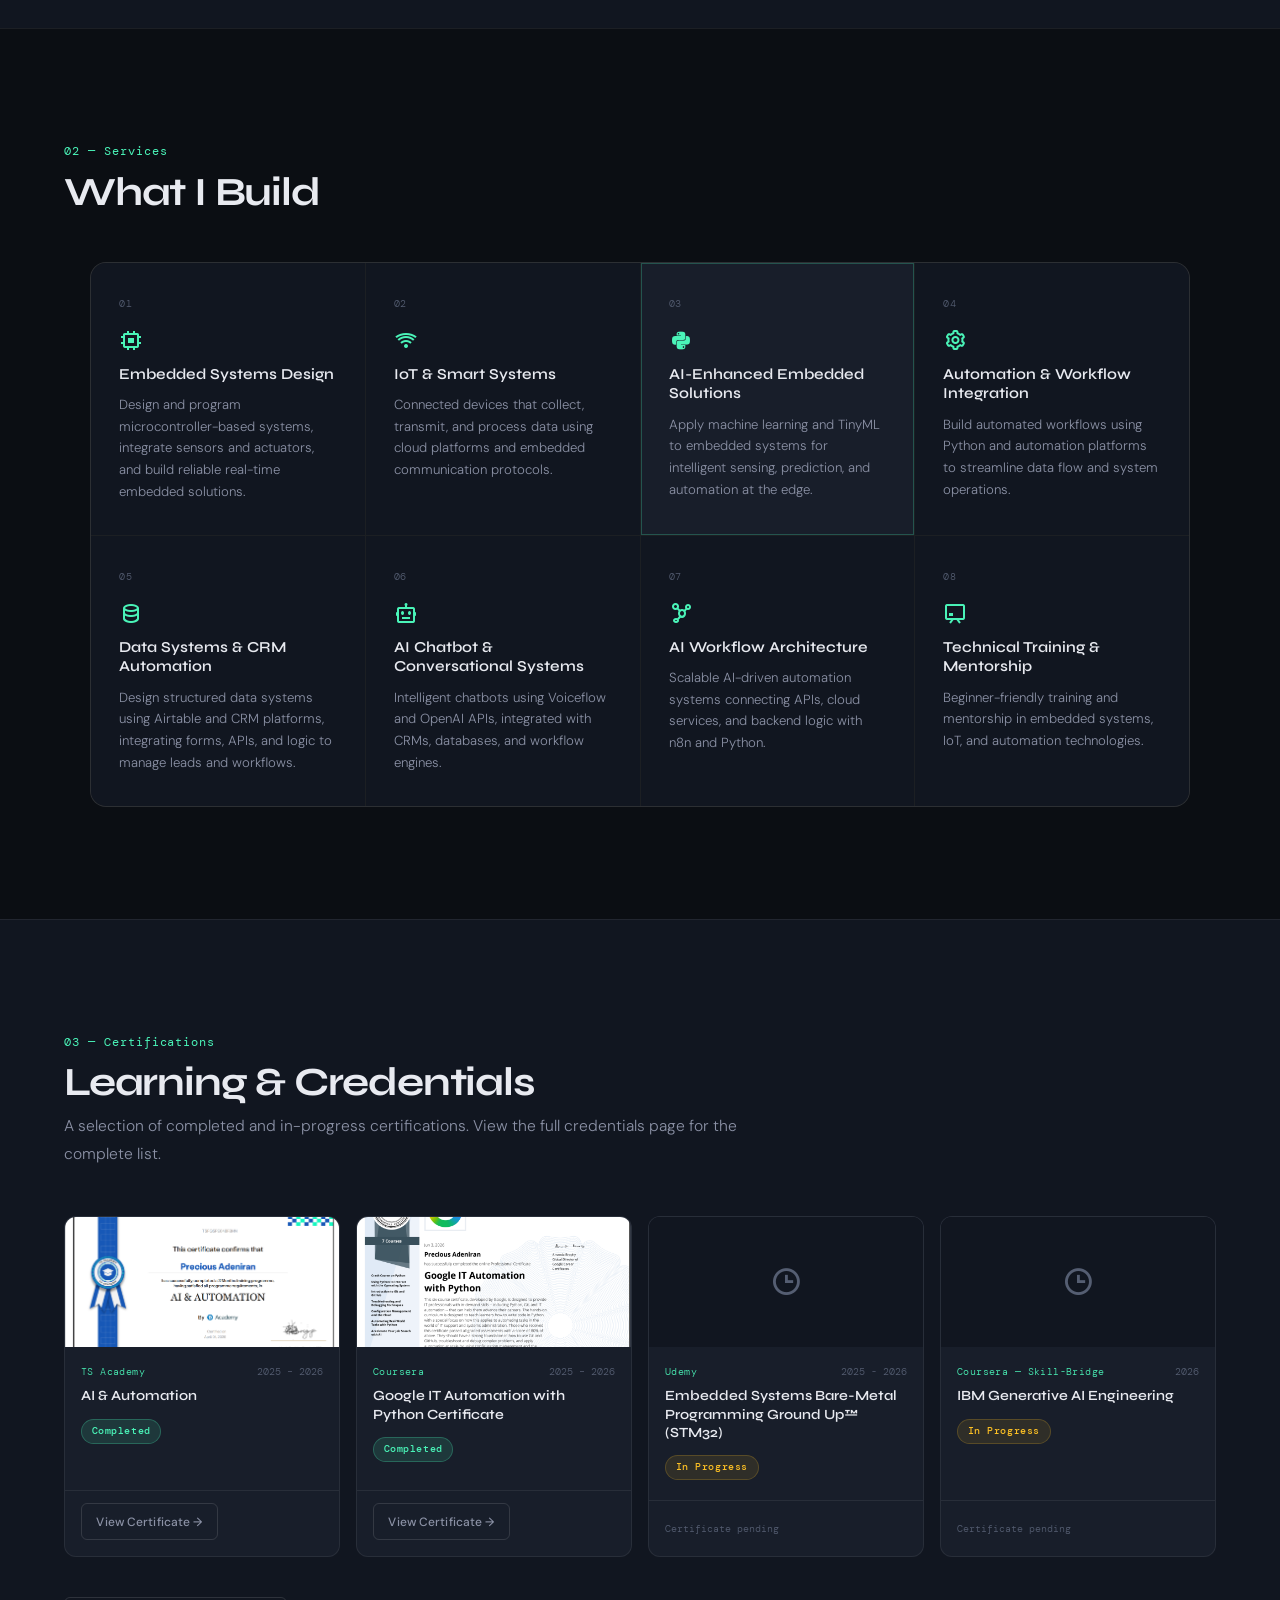
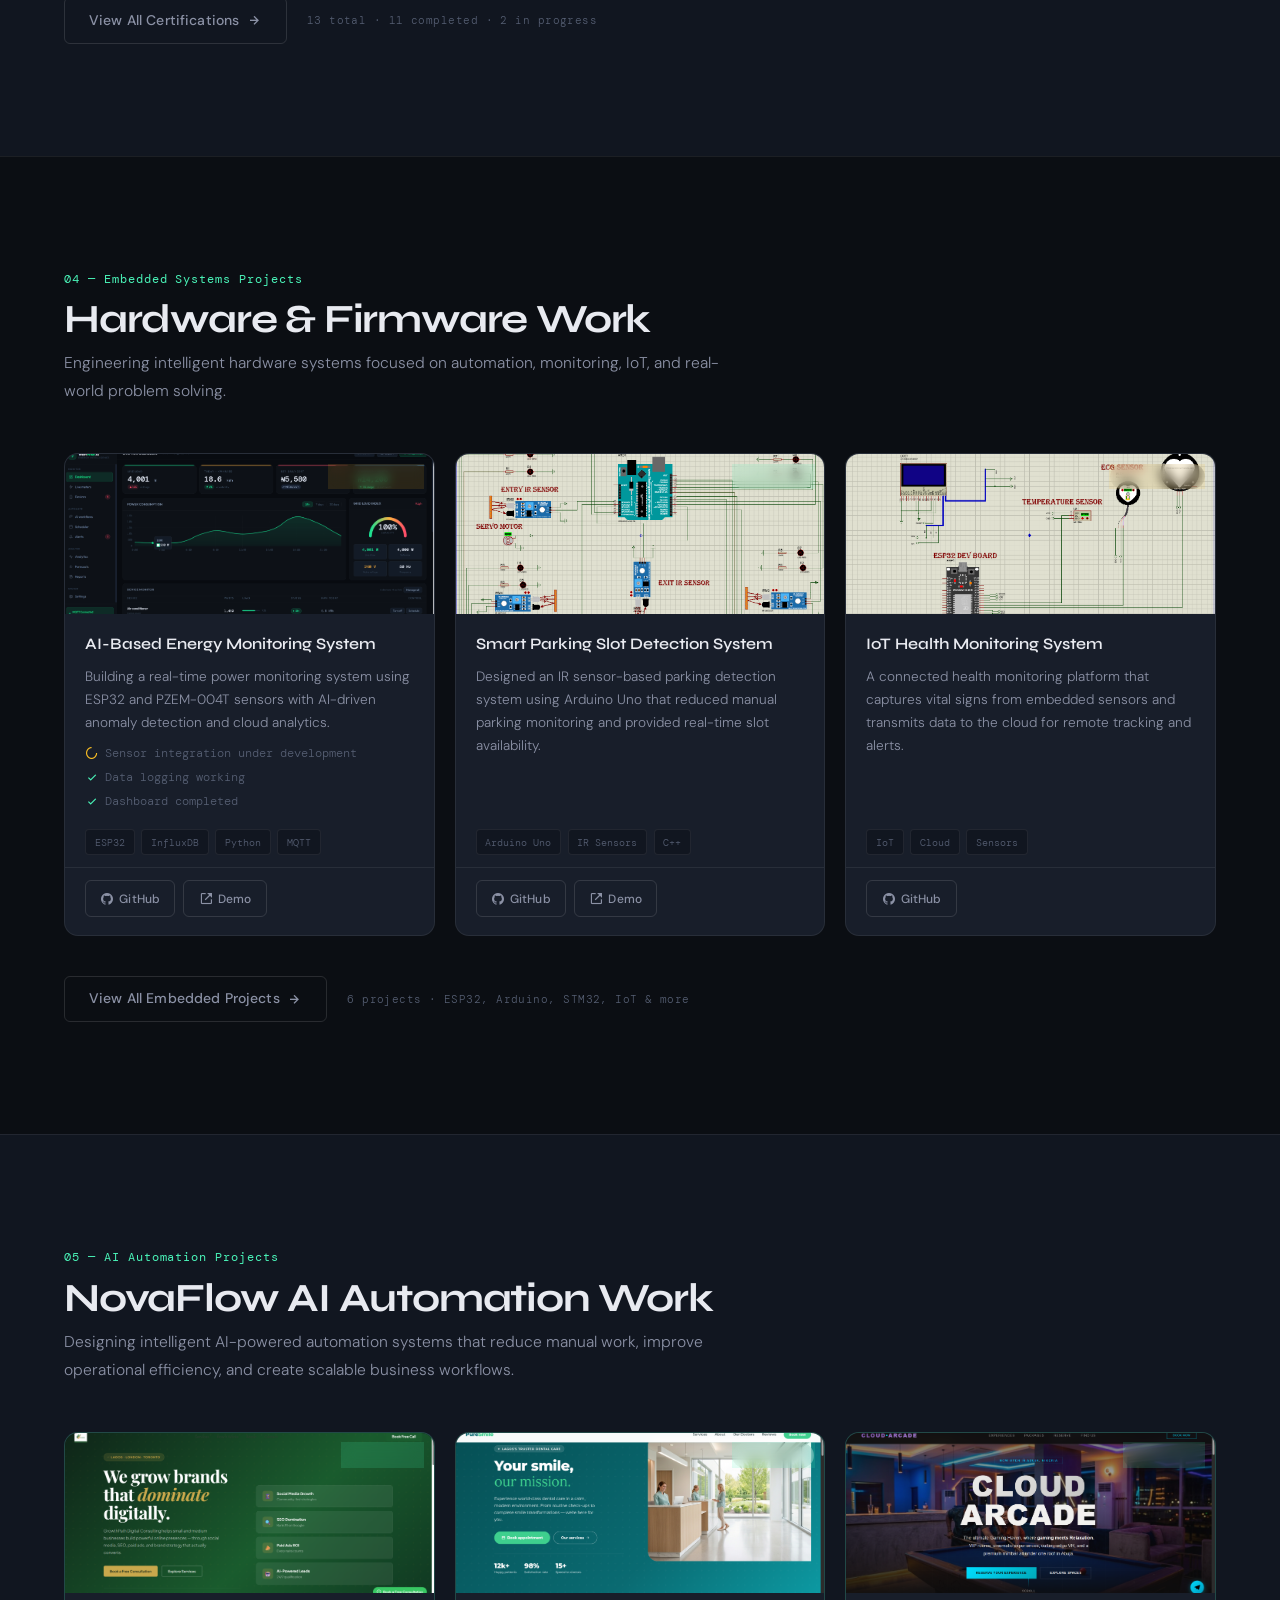
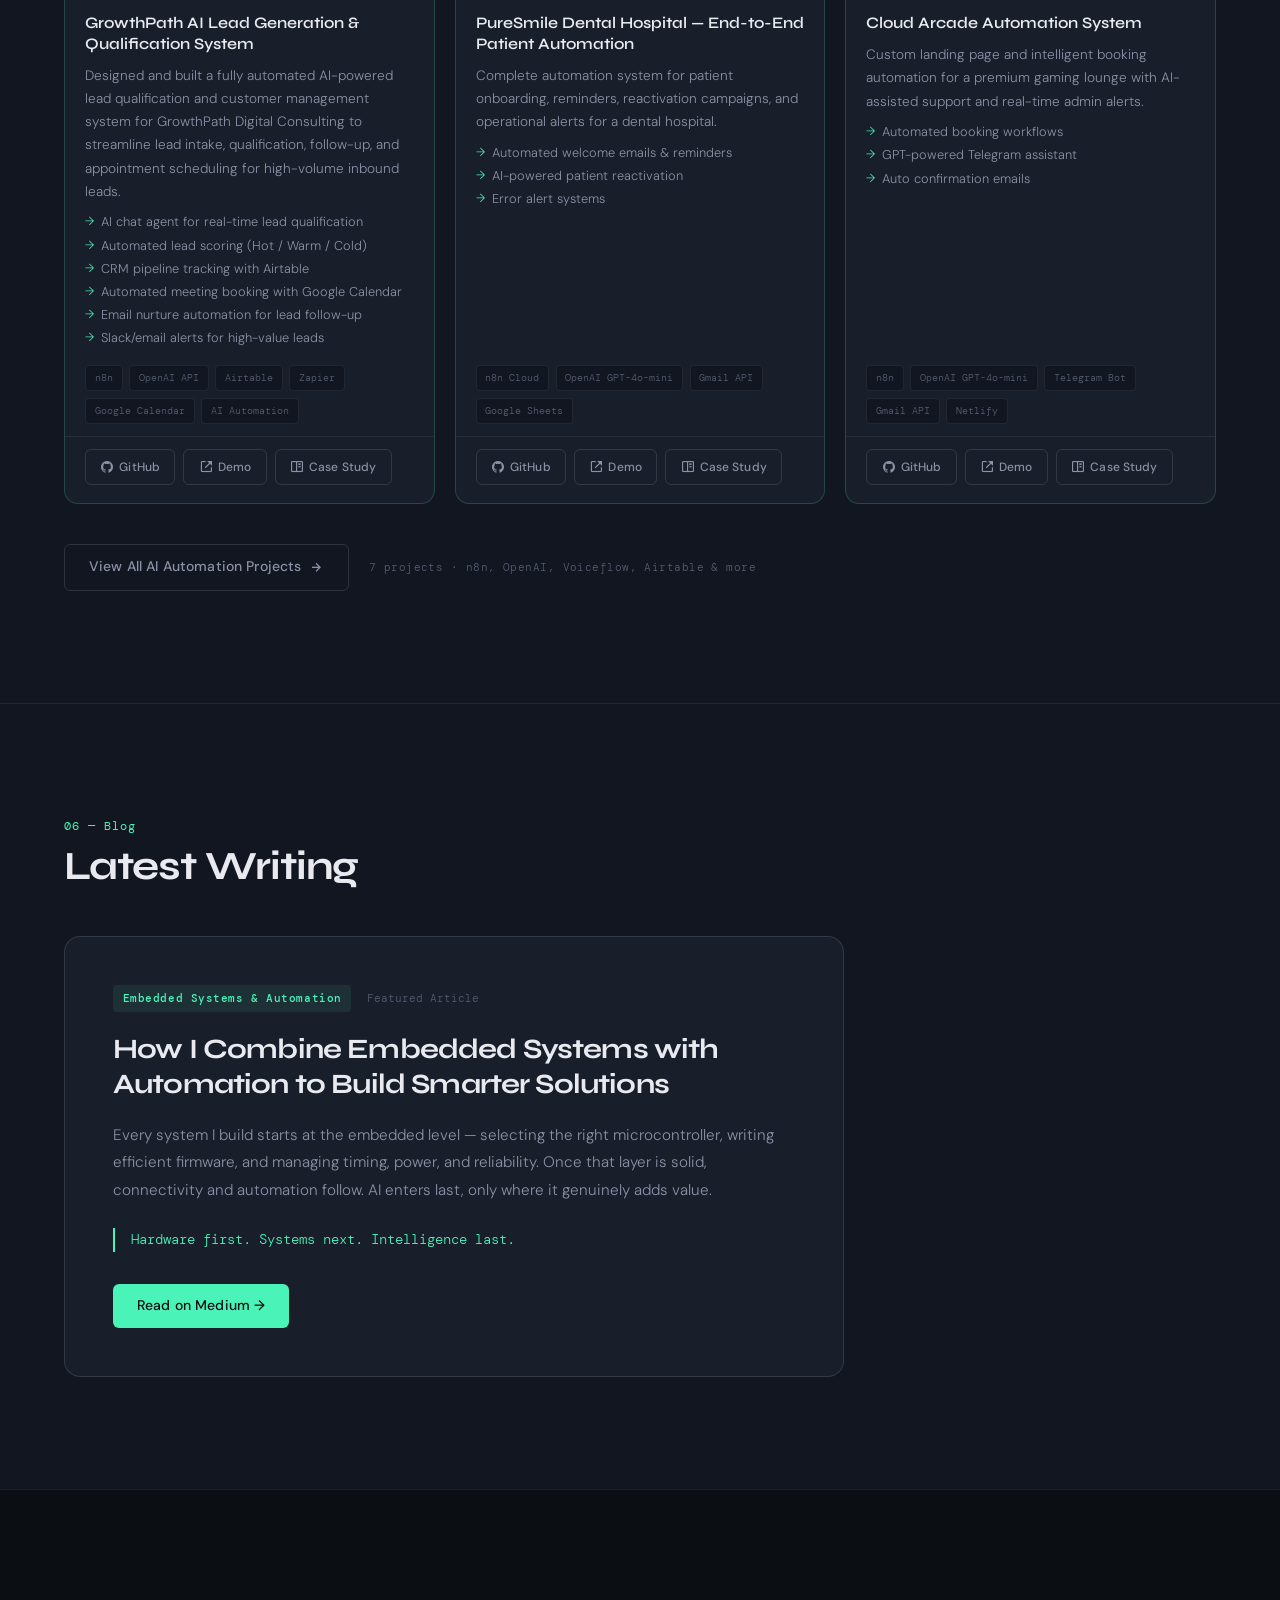
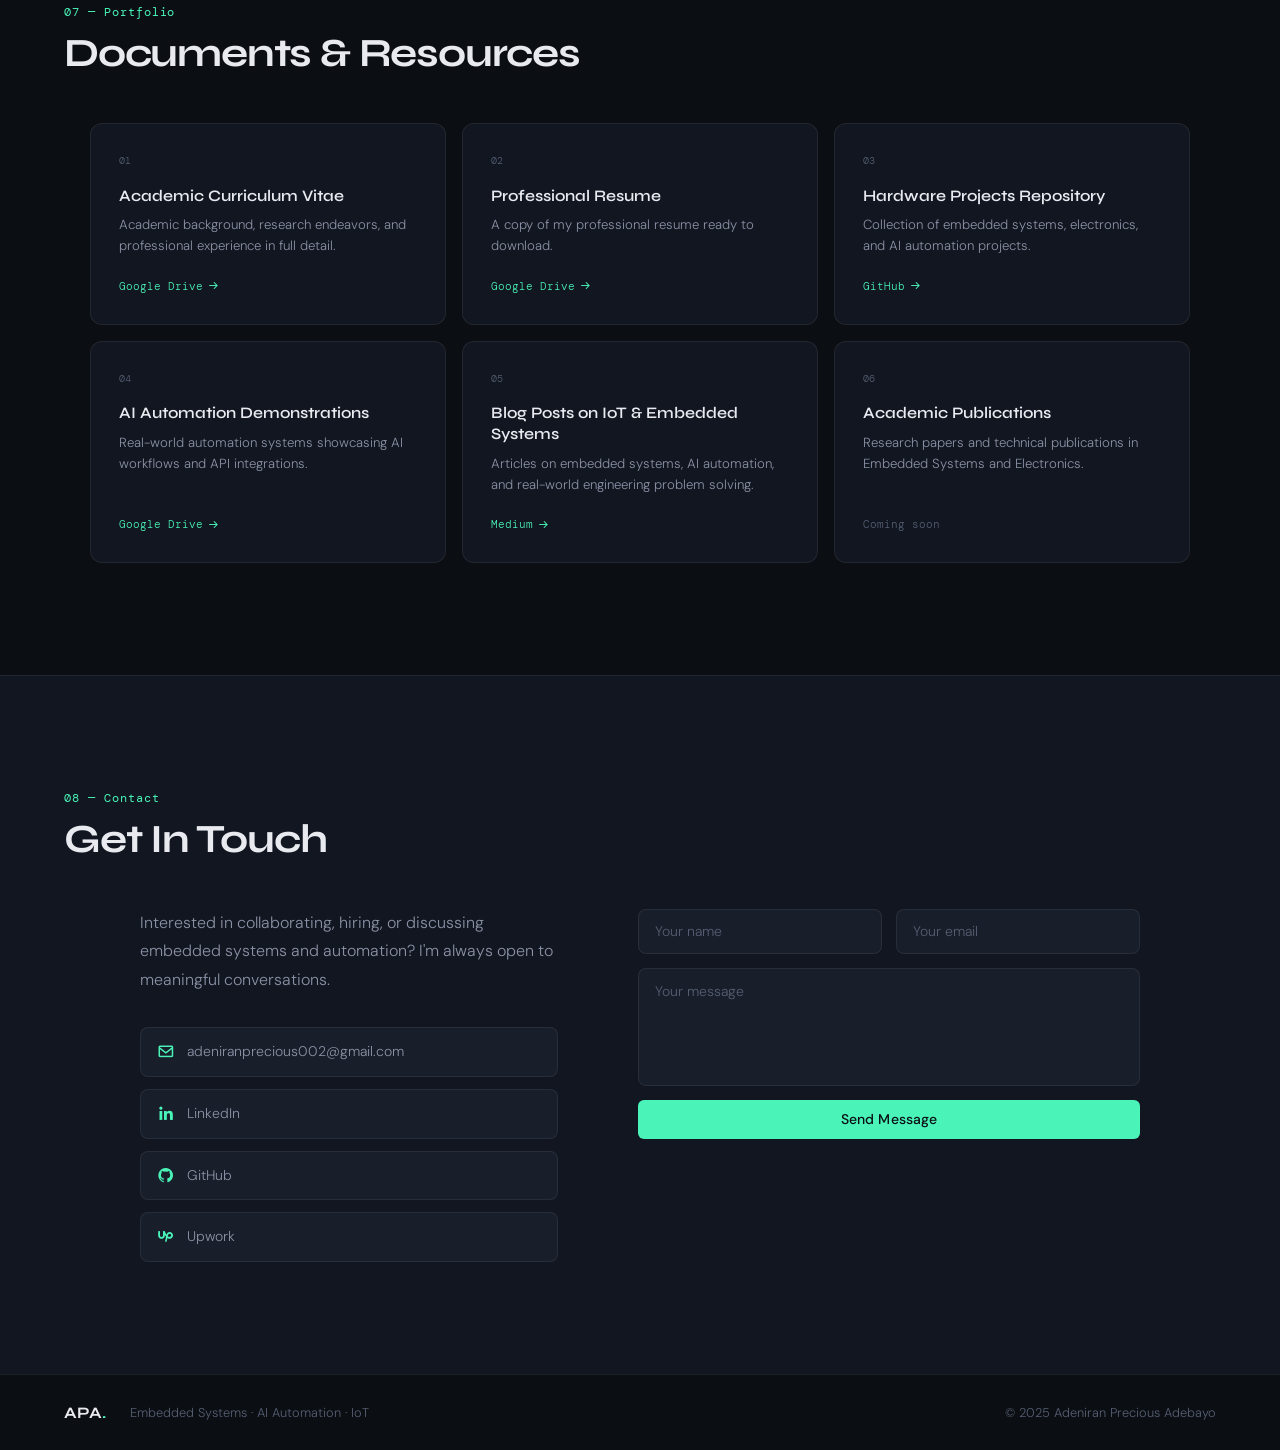
==== commit 36316294: "Update certification counts in index.html" ====
--- a/index.html
+++ b/index.html
@@ -239,7 +239,7 @@
         for the complete list.</p>
     </div>
 
-    <!-- Featured 12 certs (10 completed, 2 in-progress) -->
+    <!-- Featured 15 certs (13 completed, 2 in-progress) -->
     <div class="cert-grid cert-grid--featured">
 
       <!-- FEATURED CERT 1 — AI & Automation (Completed) -->
@@ -336,7 +336,7 @@
       <a href="certifications.html" class="btn btn-ghost">
         View All Certifications <i class='bx bx-right-arrow-alt'></i>
       </a>
-      <span class="section-cta-note">12 total · 10 completed · 2 in progress</span>
+      <span class="section-cta-note">13 total · 11 completed · 2 in progress</span>
     </div>
 
   </section>
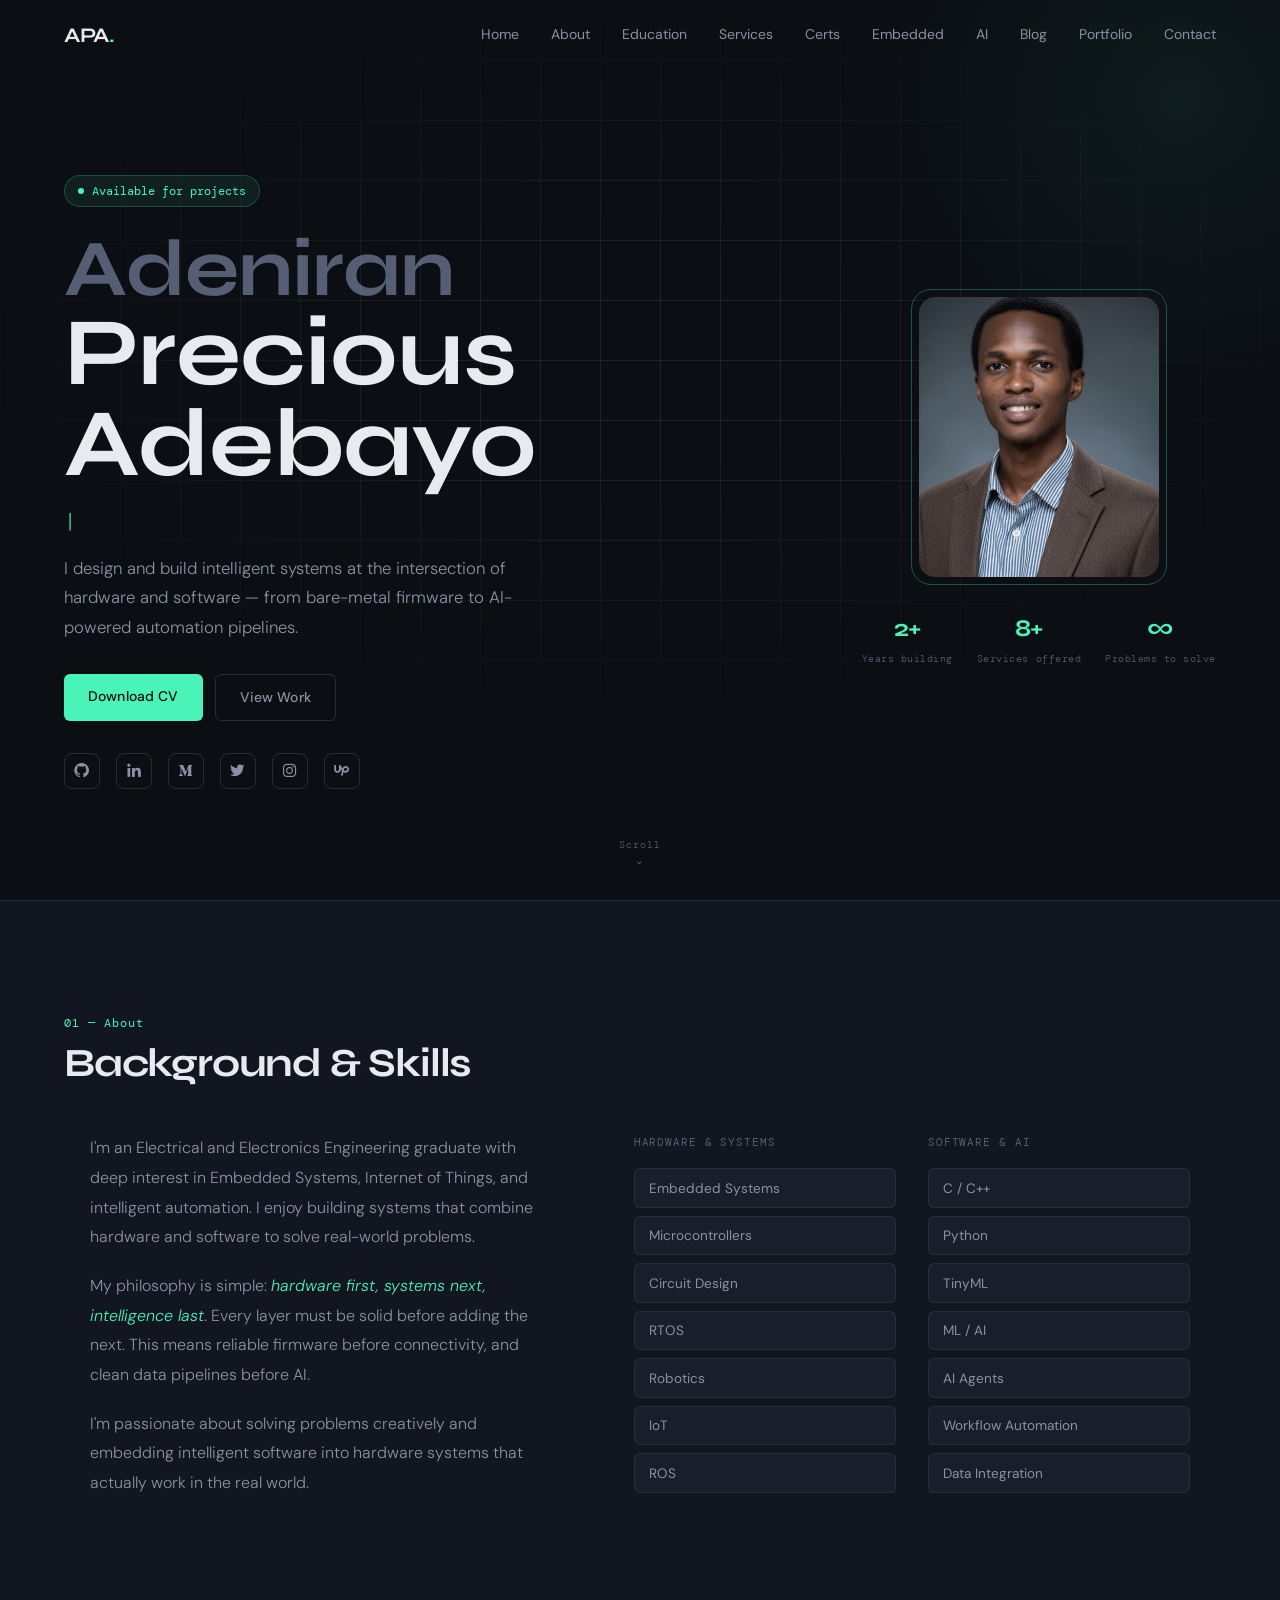
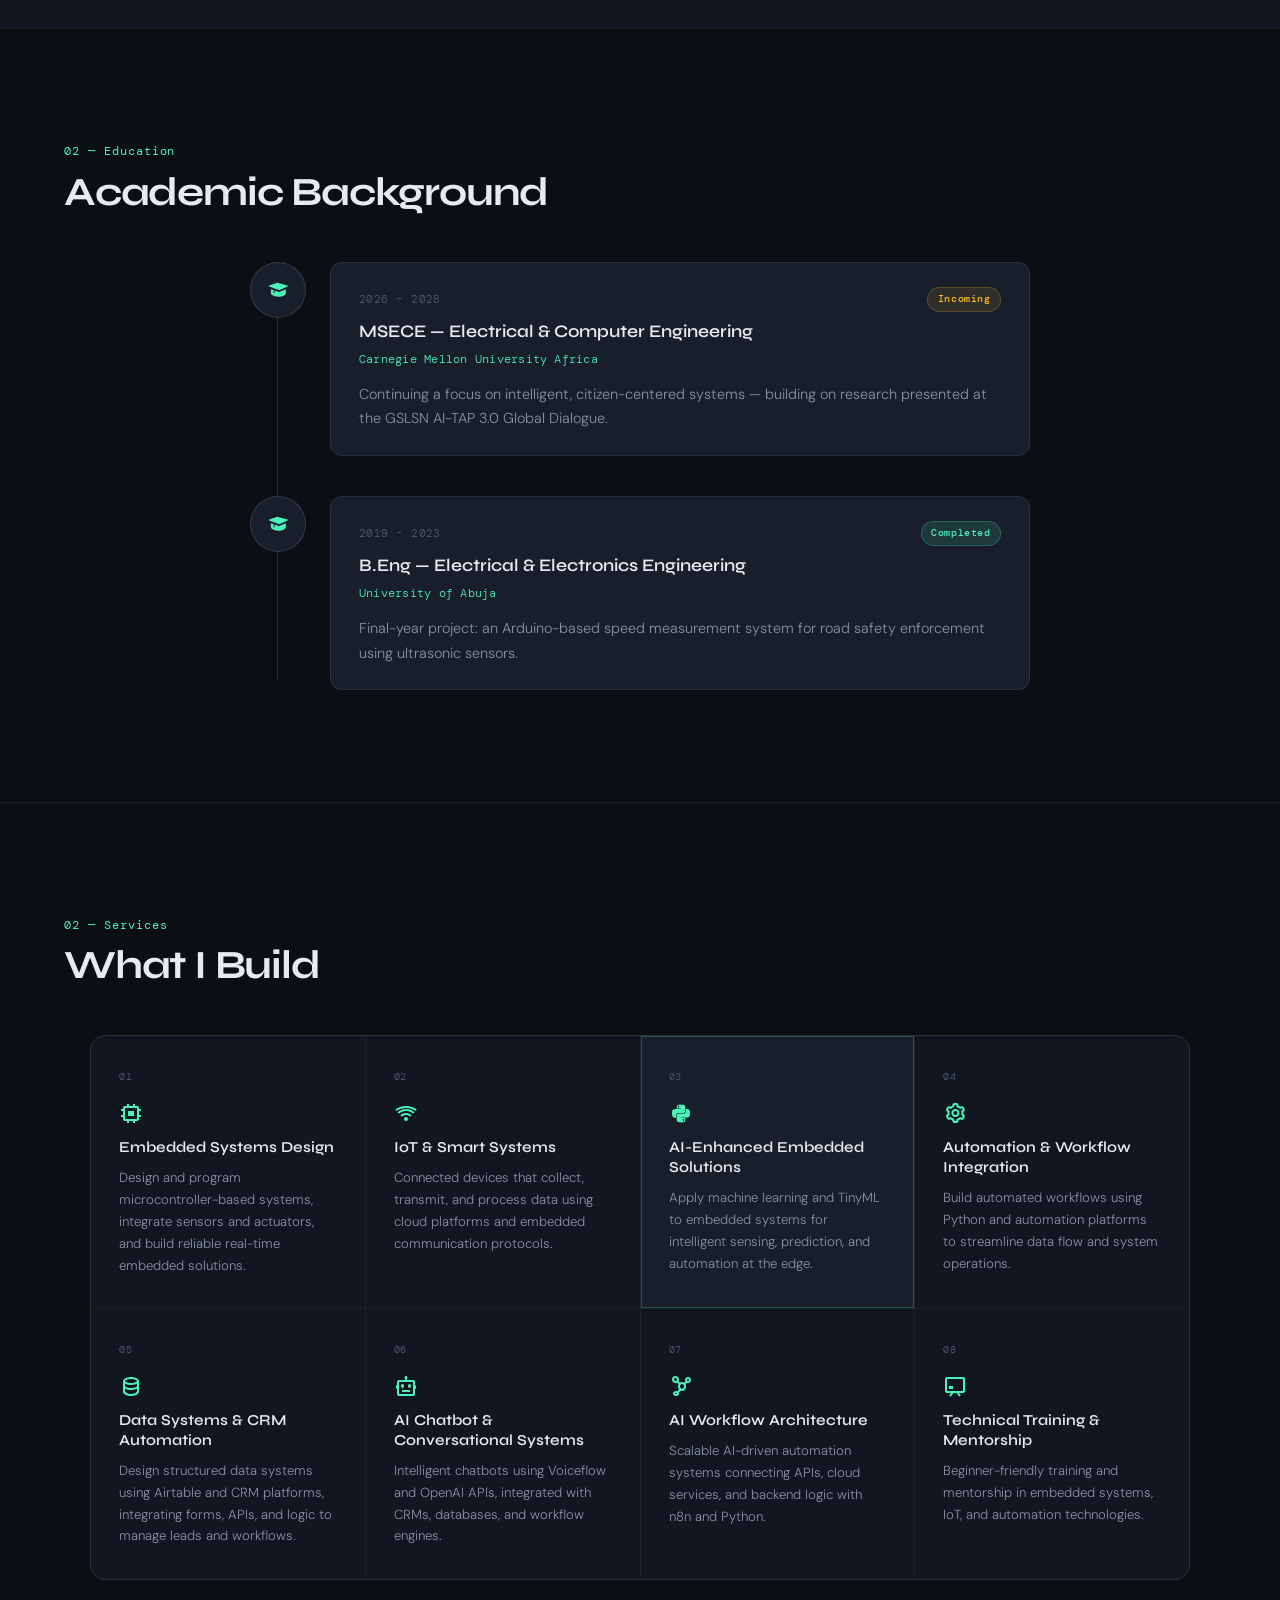
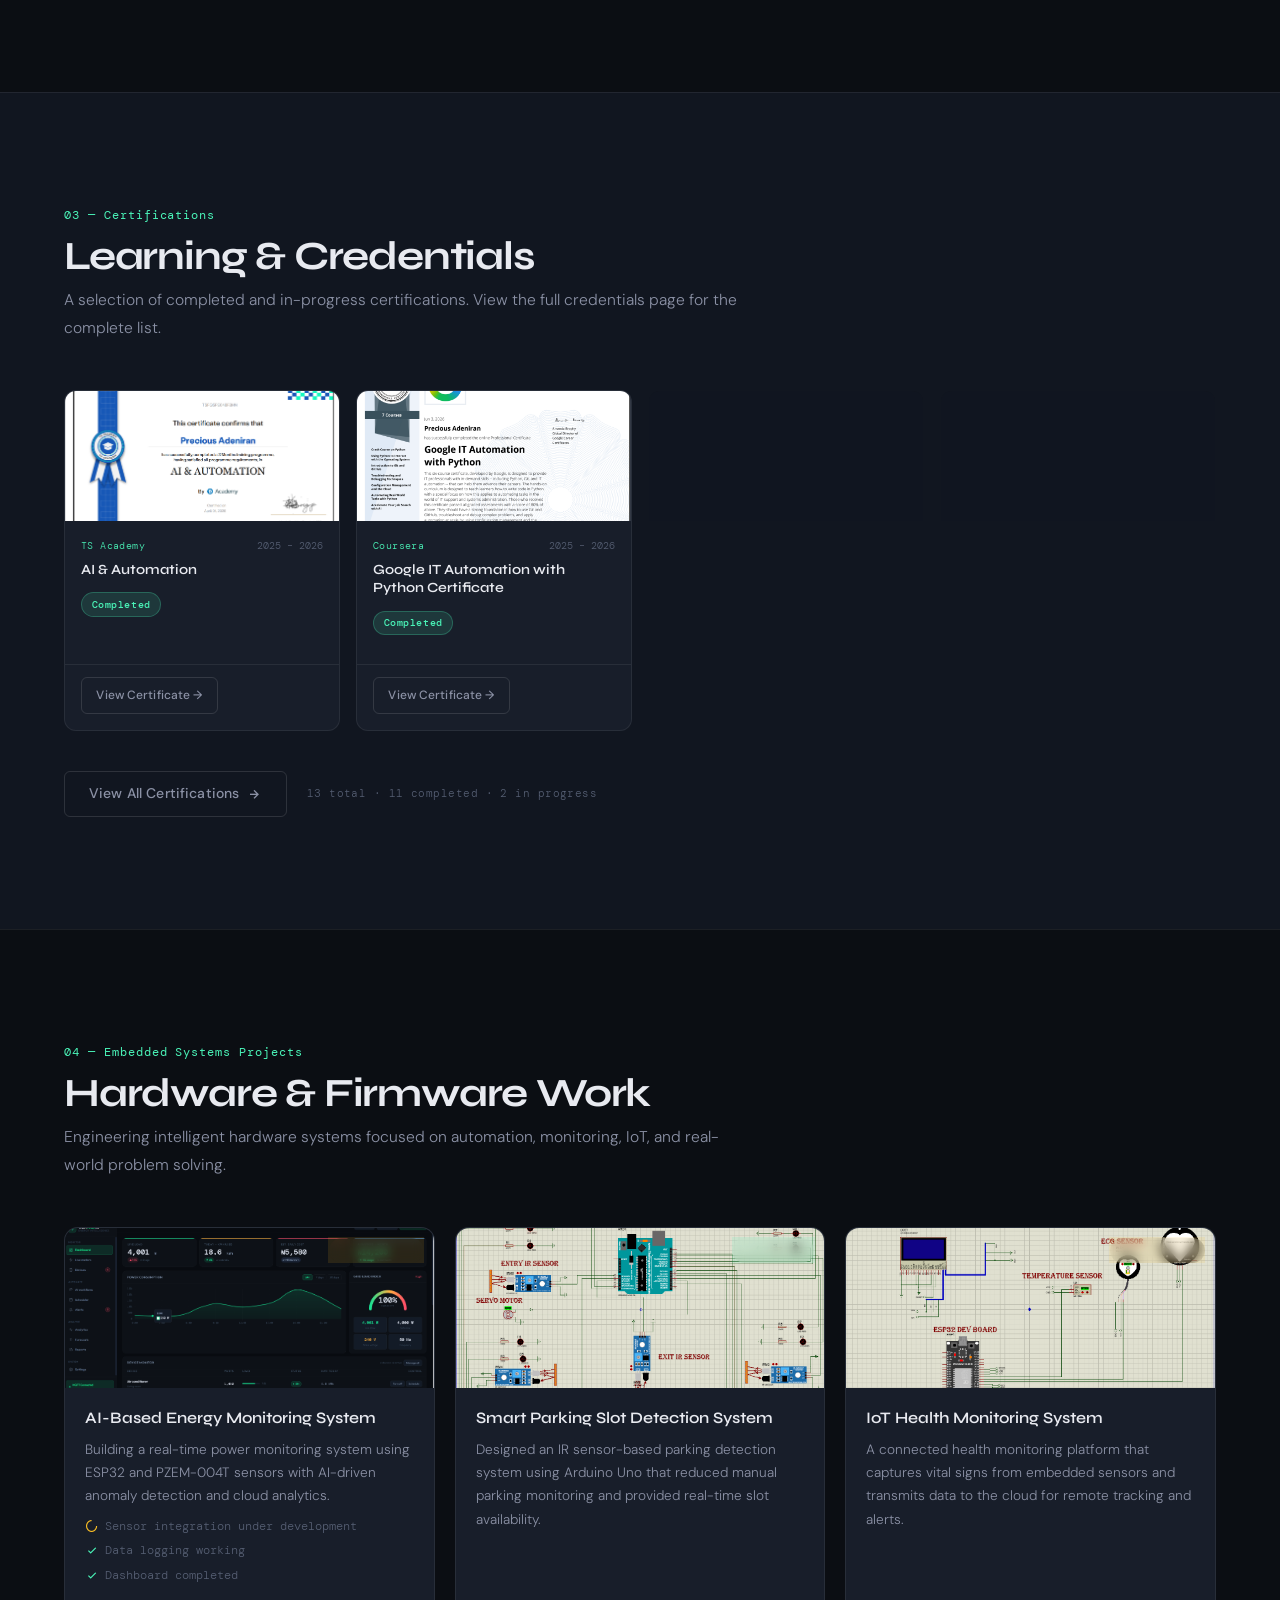
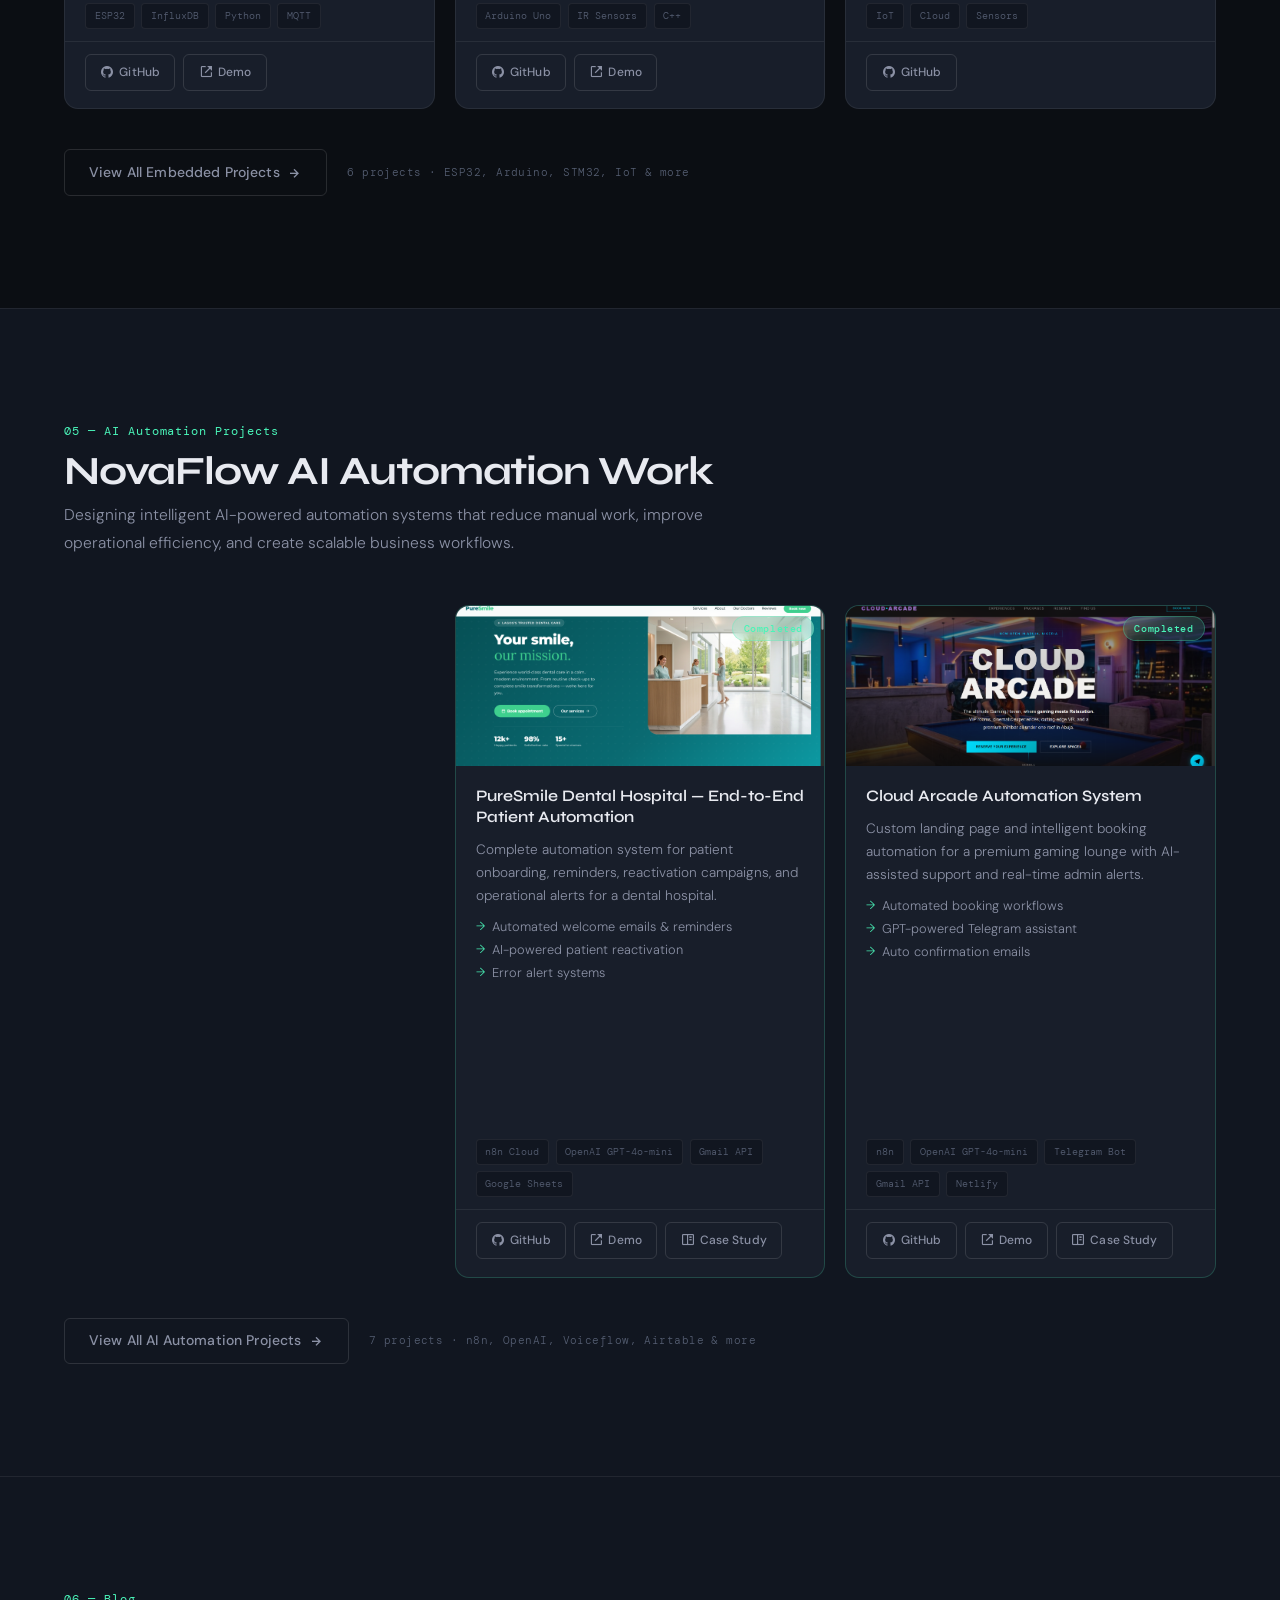
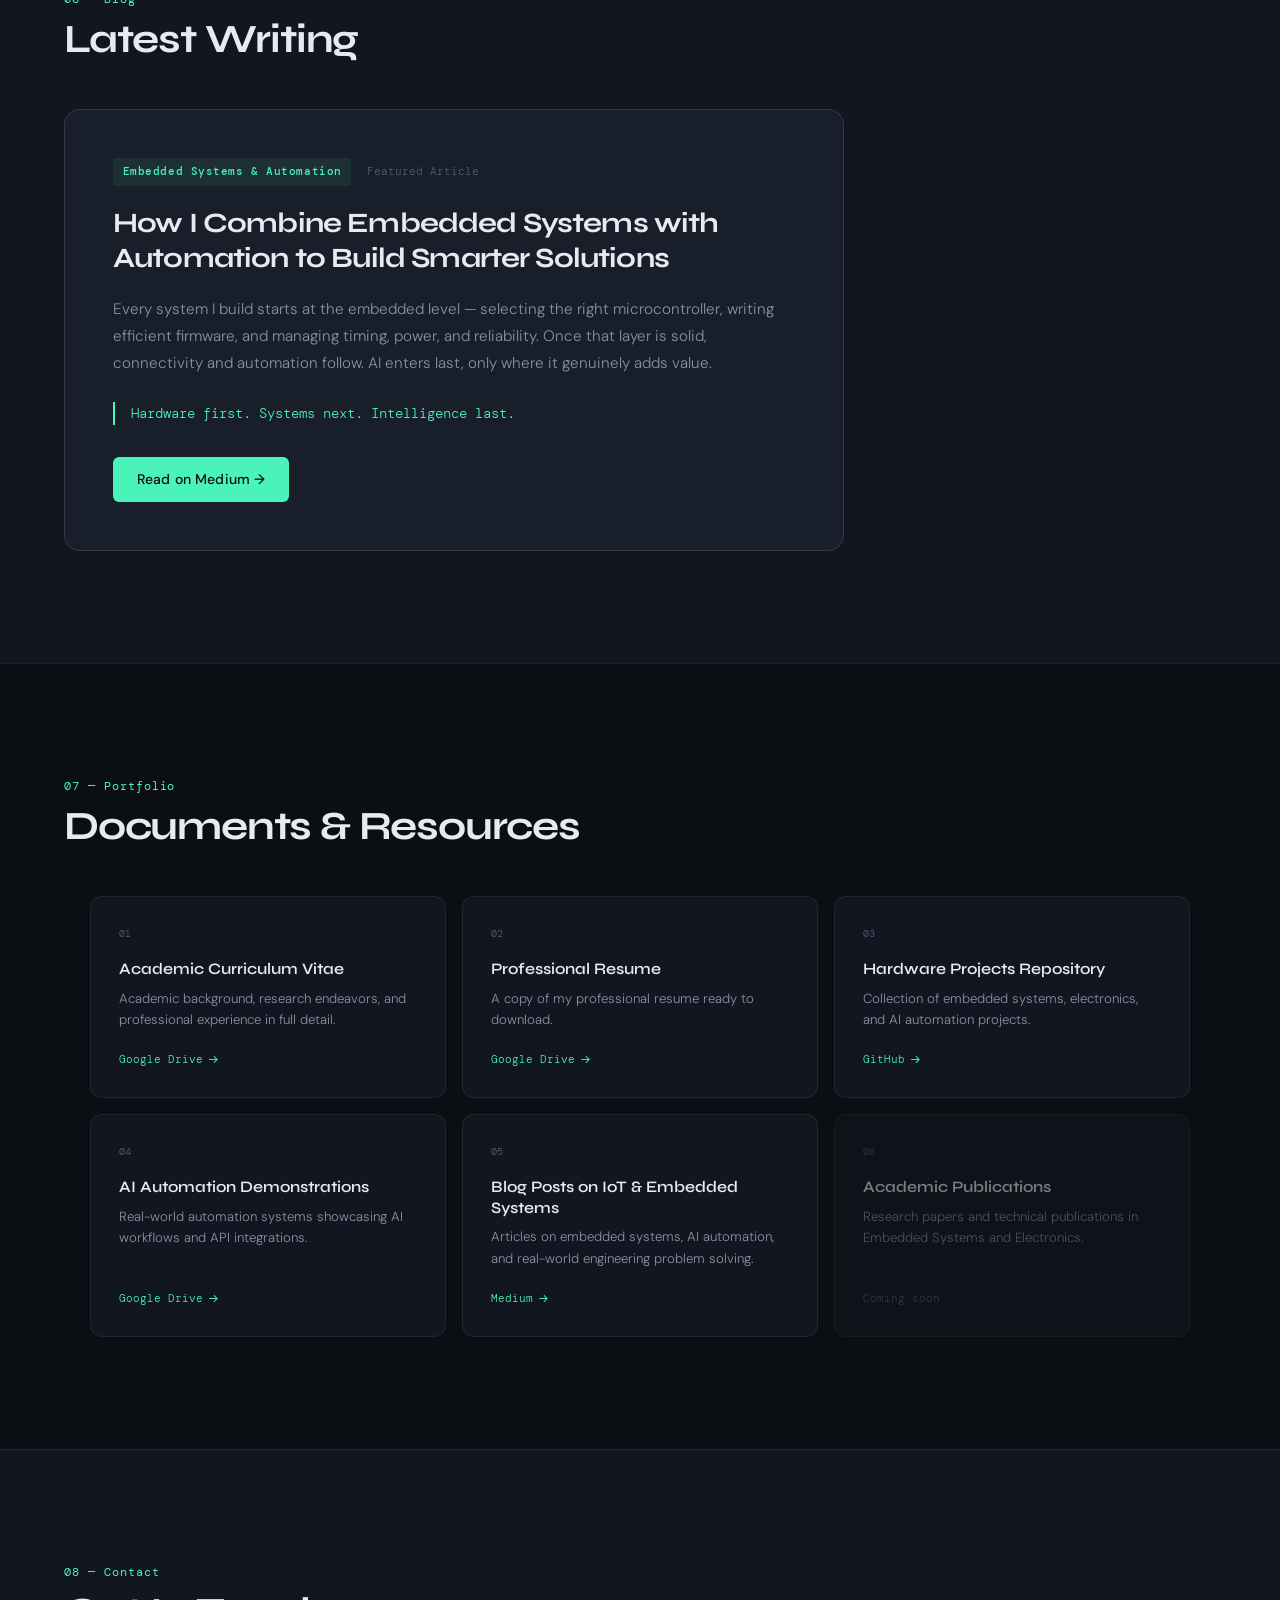
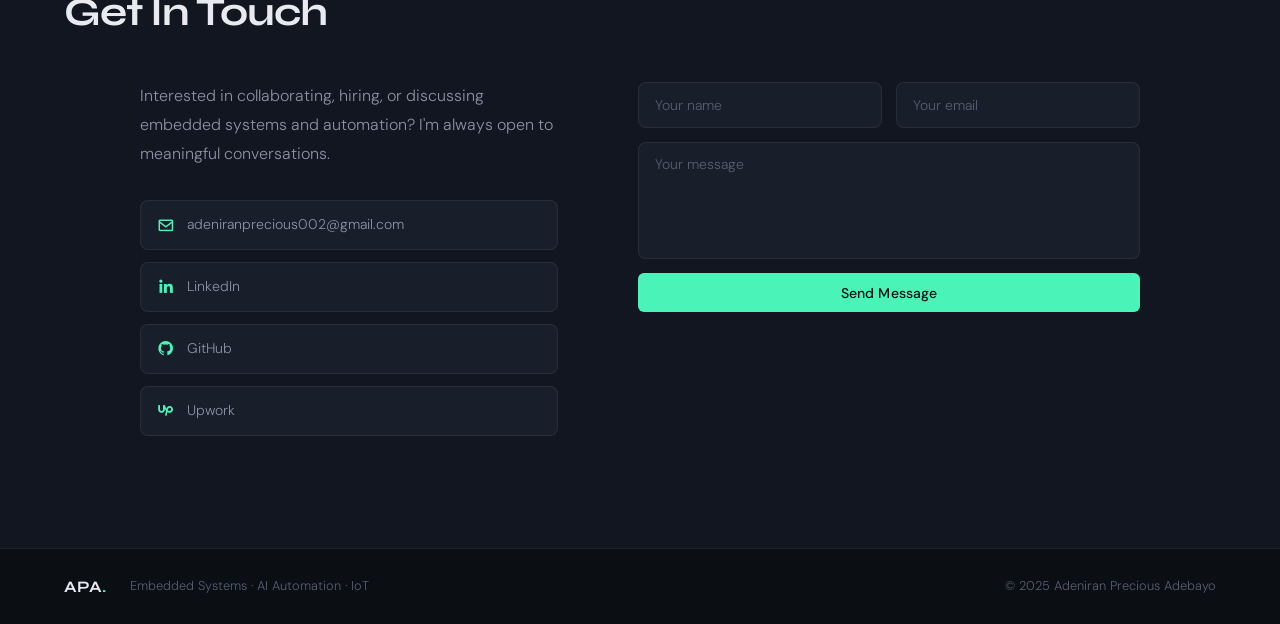
==== commit 3d6b8909: "Added Education Section and certification" ====
--- a/index.html
+++ b/index.html
@@ -23,6 +23,7 @@
     <nav class="navbar" id="navbar">
       <a href="#home">Home</a>
       <a href="#about">About</a>
+      <a href="#education">Education</a>
       <a href="#services">Services</a>
       <a href="#certifications">Certs</a>
       <a href="#embedded-projects">Embedded</a>
@@ -150,6 +151,53 @@
       </div>
     </div>
   </section>
+
+  <!-- ============================================================
+       EDUCATION
+       ============================================================ -->
+  <section class="education" id="education">
+    <div class="section-header">
+      <span class="section-tag">02 — Education</span>
+      <h2 class="section-title">Academic Background</h2>
+    </div>
+
+    <div class="edu-timeline">
+
+      <div class="edu-item">
+        <div class="edu-marker">
+          <i class='bx bxs-graduation edu-marker-icon'></i>
+        </div>
+        <div class="edu-card">
+          <div class="edu-meta">
+            <span class="edu-period">2026 – 2028</span>
+            <span class="cert-badge cert-badge--progress">Incoming</span>
+          </div>
+          <h3 class="edu-degree">MSECE — Electrical &amp; Computer Engineering</h3>
+          <span class="edu-school">Carnegie Mellon University Africa</span>
+          <p class="edu-highlight">Continuing a focus on intelligent, citizen-centered systems — building on
+            research presented at the GSLSN AI-TAP 3.0 Global Dialogue.</p>
+        </div>
+      </div>
+
+      <div class="edu-item">
+        <div class="edu-marker">
+          <i class='bx bxs-graduation edu-marker-icon'></i>
+        </div>
+        <div class="edu-card">
+          <div class="edu-meta">
+            <span class="edu-period">2019 - 2023</span>
+            <span class="cert-badge cert-badge--done">Completed</span>
+          </div>
+          <h3 class="edu-degree">B.Eng — Electrical &amp; Electronics Engineering</h3>
+          <span class="edu-school">University of Abuja</span>
+          <p class="edu-highlight">Final-year project: an Arduino-based speed measurement system for road safety
+            enforcement using ultrasonic sensors.</p>
+        </div>
+      </div>
+
+    </div>
+  </section>
+
 
   <!-- ============================================================
        SERVICES
@@ -775,6 +823,7 @@
     <span class="footer-copy">© 2025 Adeniran Precious Adebayo</span>
   </footer>
 
+  <script src="https://cdn.jsdelivr.net/npm/@emailjs/browser@4/dist/email.min.js"></script>
   <script src="script.js"></script>
 </body>
 
--- a/style.css
+++ b/style.css
@@ -568,6 +568,136 @@
 }
 
 /* ================================
+   EDUCATION
+================================ */
+.education {
+  padding: 7rem 5%;
+  border-top: 1px solid var(--border);
+}
+
+.edu-timeline {
+  position: relative;
+  max-width: 780px;
+  margin: 0 auto;
+  display: flex;
+  flex-direction: column;
+  gap: 2.5rem;
+}
+
+.edu-timeline::before {
+  content: '';
+  position: absolute;
+  top: 0.6rem;
+  bottom: 0.6rem;
+  left: 27px;
+  width: 1px;
+  background: var(--border2);
+}
+
+.edu-item {
+  position: relative;
+  display: grid;
+  grid-template-columns: 56px 1fr;
+  gap: 1.5rem;
+  align-items: start;
+}
+
+.edu-marker {
+  position: relative;
+  z-index: 1;
+  width: 56px;
+  height: 56px;
+  border-radius: 50%;
+  background: var(--bg3);
+  border: 1px solid var(--border2);
+  display: flex;
+  align-items: center;
+  justify-content: center;
+}
+
+.edu-marker-icon {
+  font-size: 1.4rem;
+  color: var(--accent);
+}
+
+.edu-card {
+  background: var(--bg3);
+  border: 1px solid var(--border);
+  border-radius: 12px;
+  padding: 1.5rem 1.75rem;
+  transition: border-color 0.2s ease, transform 0.2s ease;
+}
+
+.edu-card:hover {
+  border-color: var(--border2);
+  transform: translateY(-2px);
+}
+
+.edu-meta {
+  display: flex;
+  justify-content: space-between;
+  align-items: center;
+  gap: 0.5rem;
+  flex-wrap: wrap;
+  margin-bottom: 0.6rem;
+}
+
+.edu-period {
+  font-family: var(--font-mono);
+  font-size: 0.7rem;
+  color: var(--text3);
+  letter-spacing: 0.04em;
+}
+
+.edu-degree {
+  font-family: var(--font-head);
+  font-size: 1.1rem;
+  font-weight: 600;
+  color: var(--text);
+  line-height: 1.3;
+  margin-bottom: 0.3rem;
+}
+
+.edu-school {
+  display: block;
+  font-family: var(--font-mono);
+  font-size: 0.75rem;
+  color: var(--accent);
+  letter-spacing: 0.02em;
+  margin-bottom: 0.8rem;
+}
+
+.edu-highlight {
+  font-size: 0.9rem;
+  color: var(--text2);
+  line-height: 1.7;
+}
+
+@media (max-width: 640px) {
+  .edu-item {
+    grid-template-columns: 44px 1fr;
+    gap: 1rem;
+  }
+
+  .edu-marker {
+    width: 44px;
+    height: 44px;
+  }
+
+  .edu-marker-icon {
+    font-size: 1.1rem;
+  }
+
+  .edu-timeline::before {
+    left: 21px;
+  }
+
+  .edu-card {
+    padding: 1.25rem;
+  }
+}
+
+/* ================================
    SERVICES
 ================================ */
 .services {
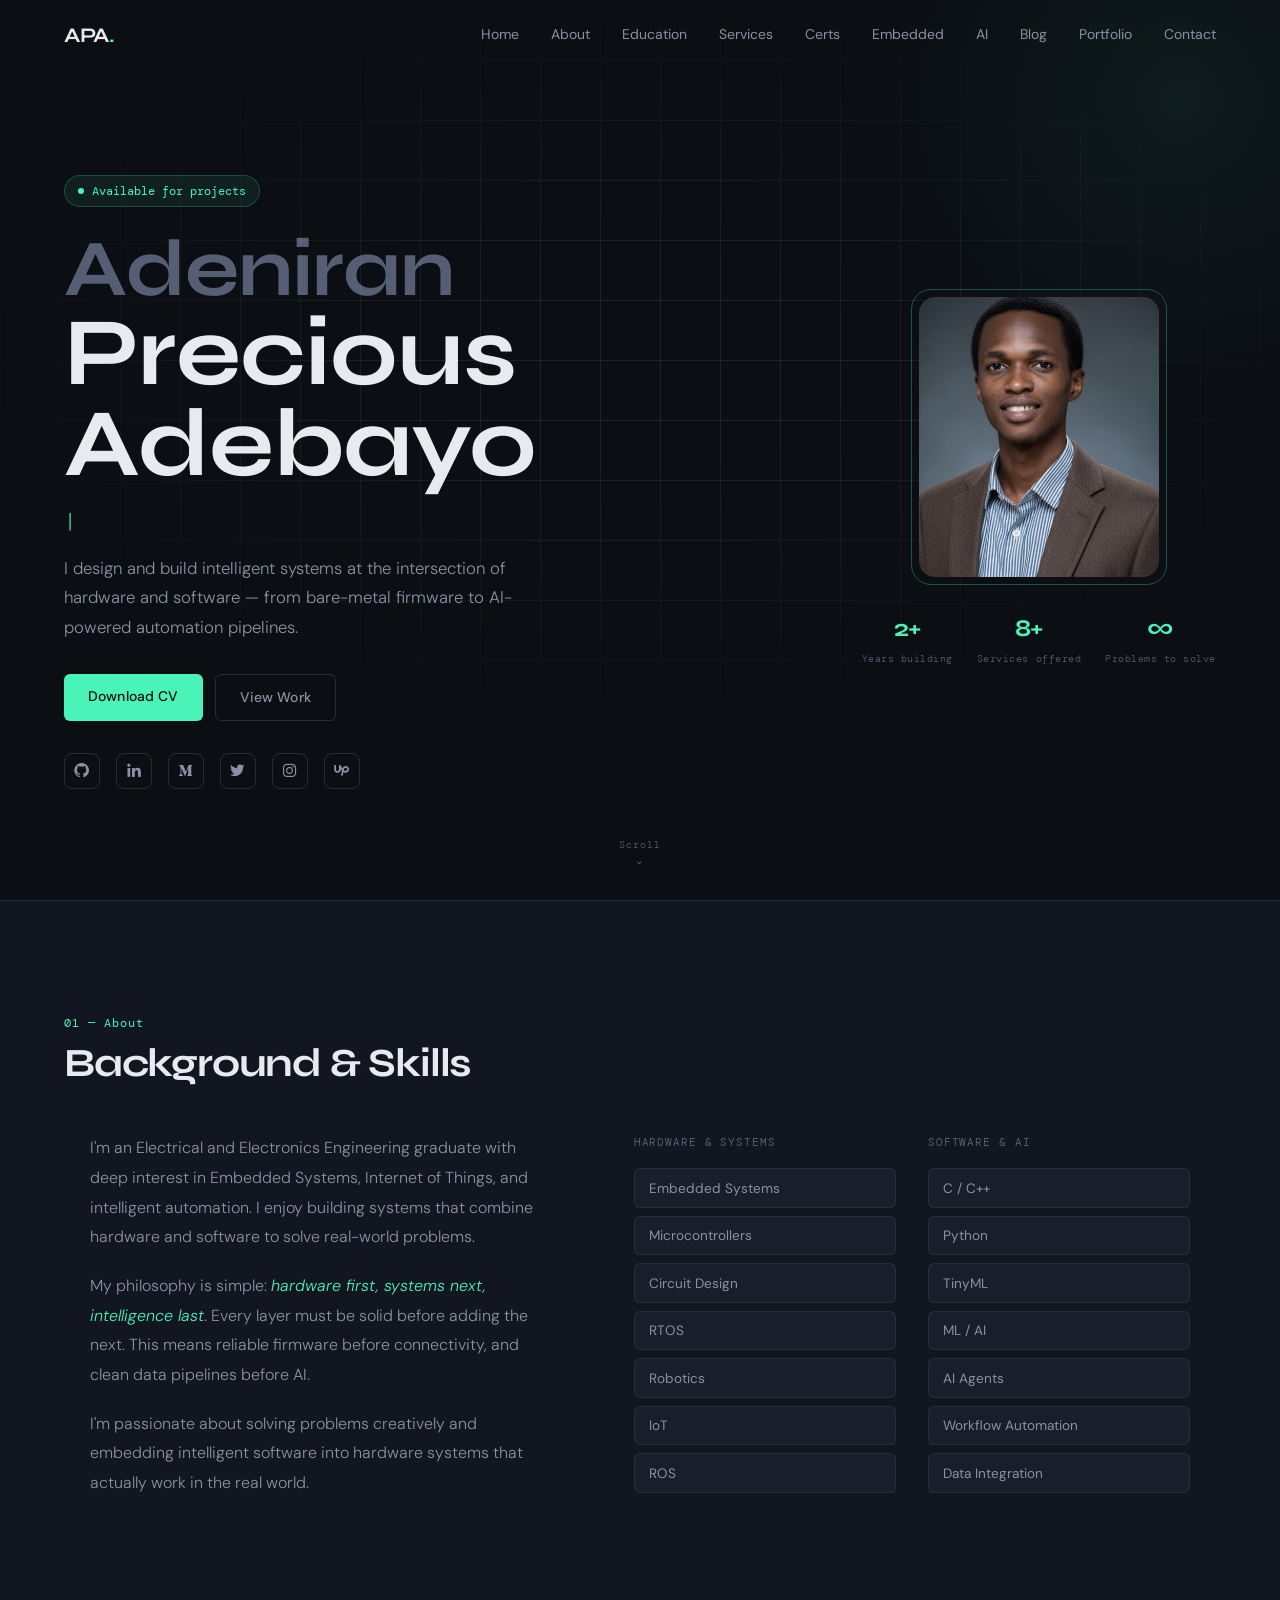
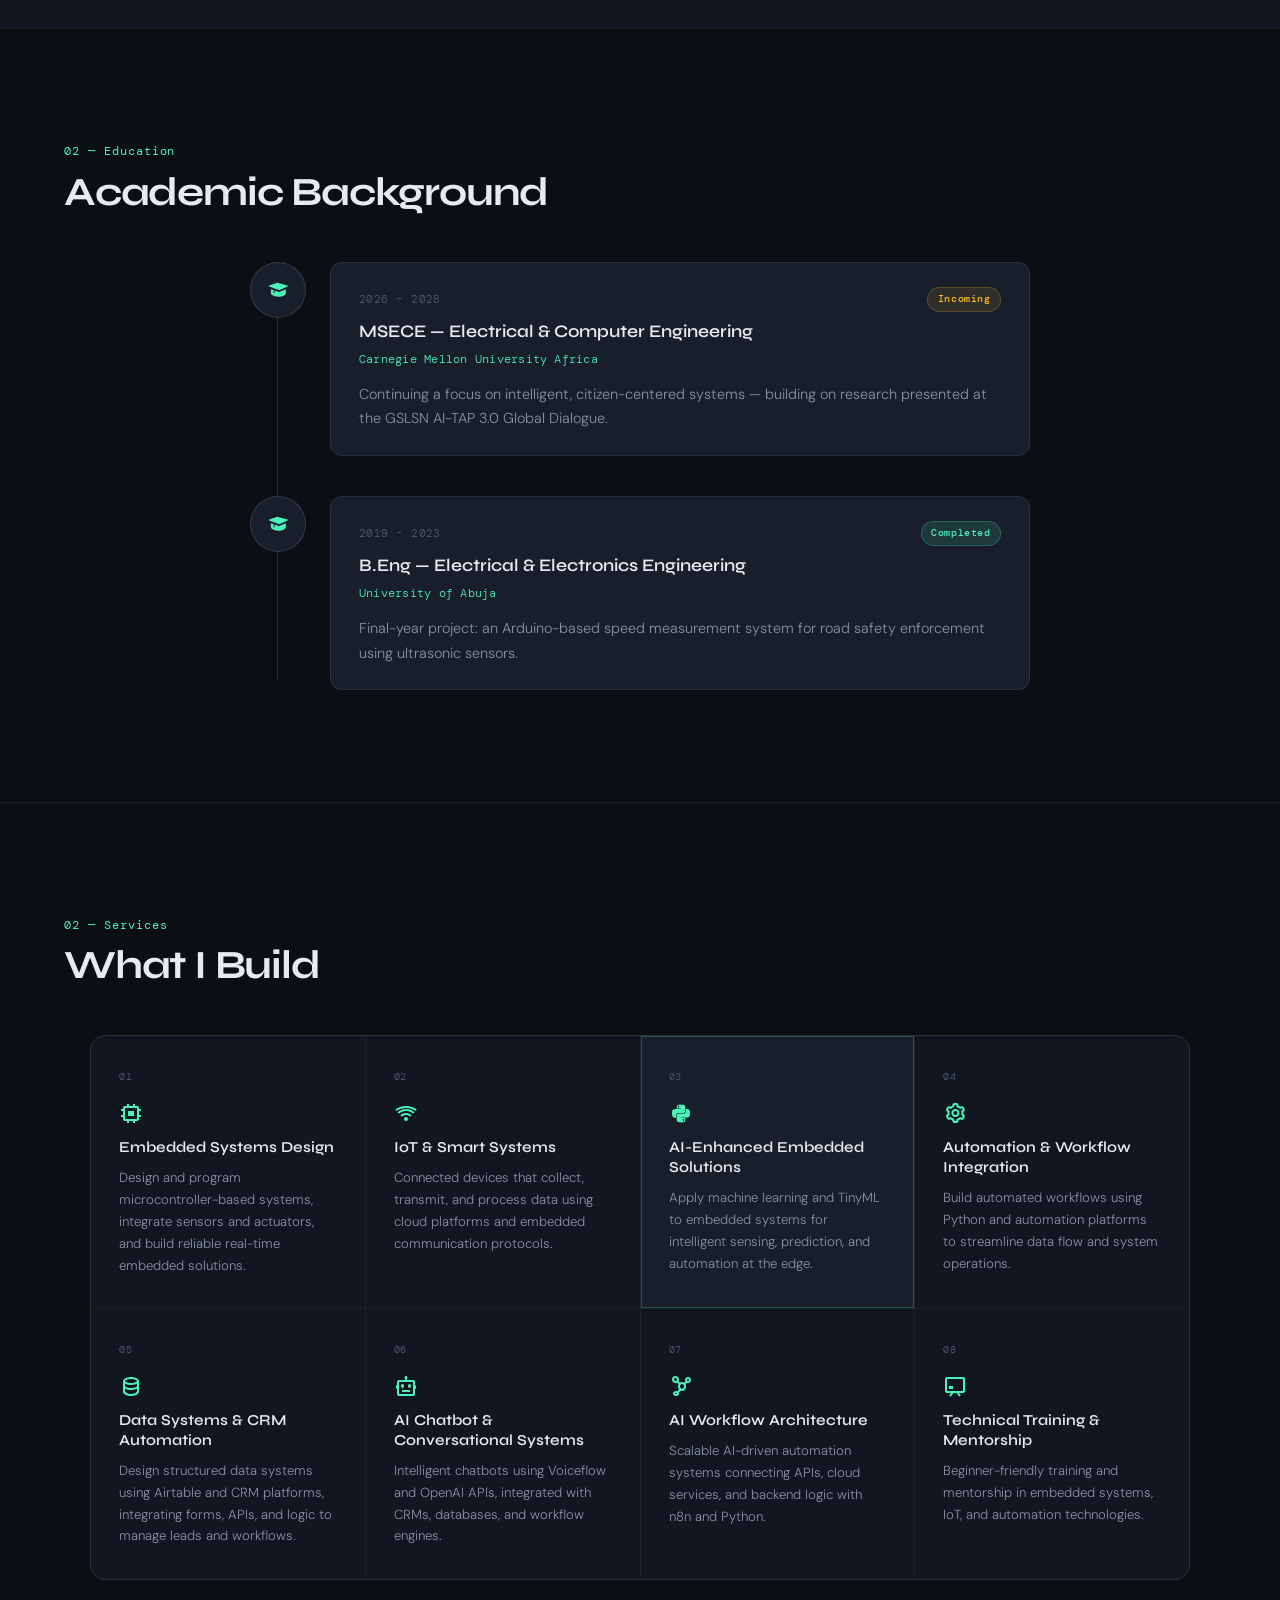
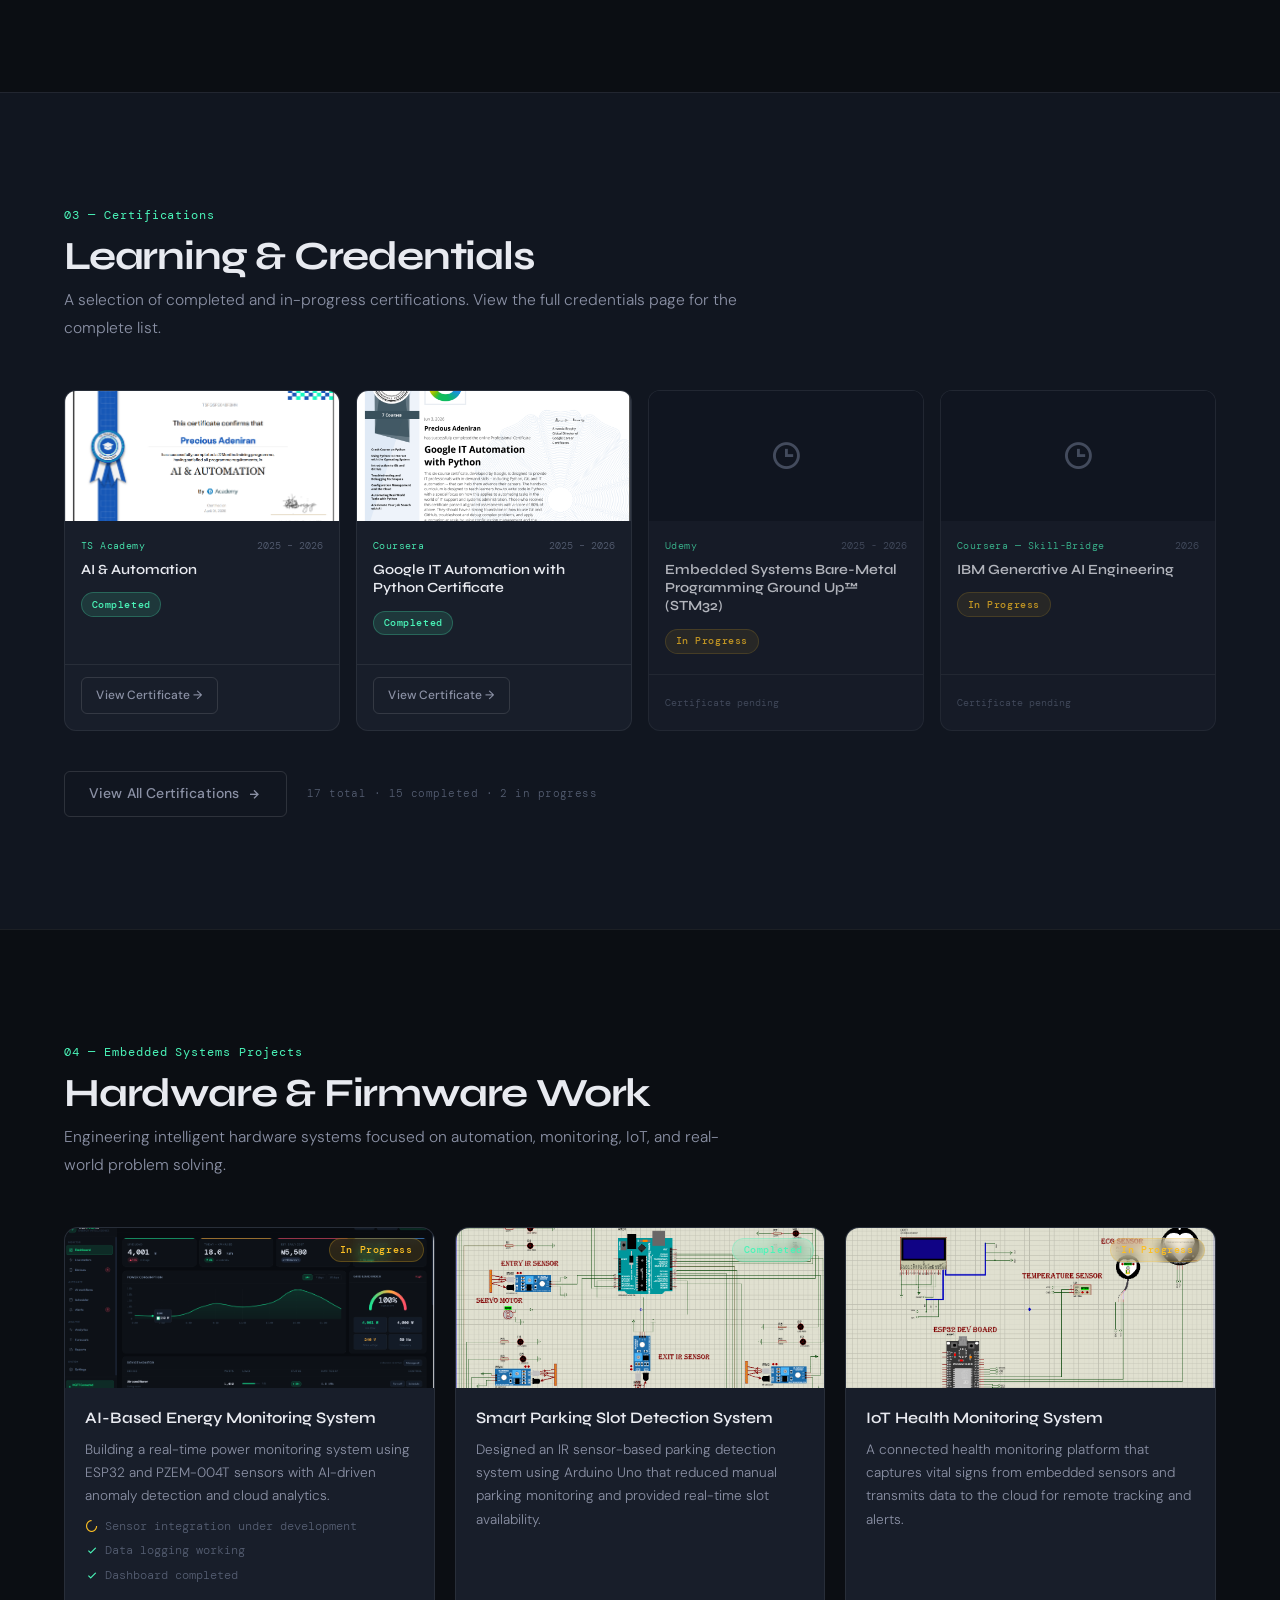
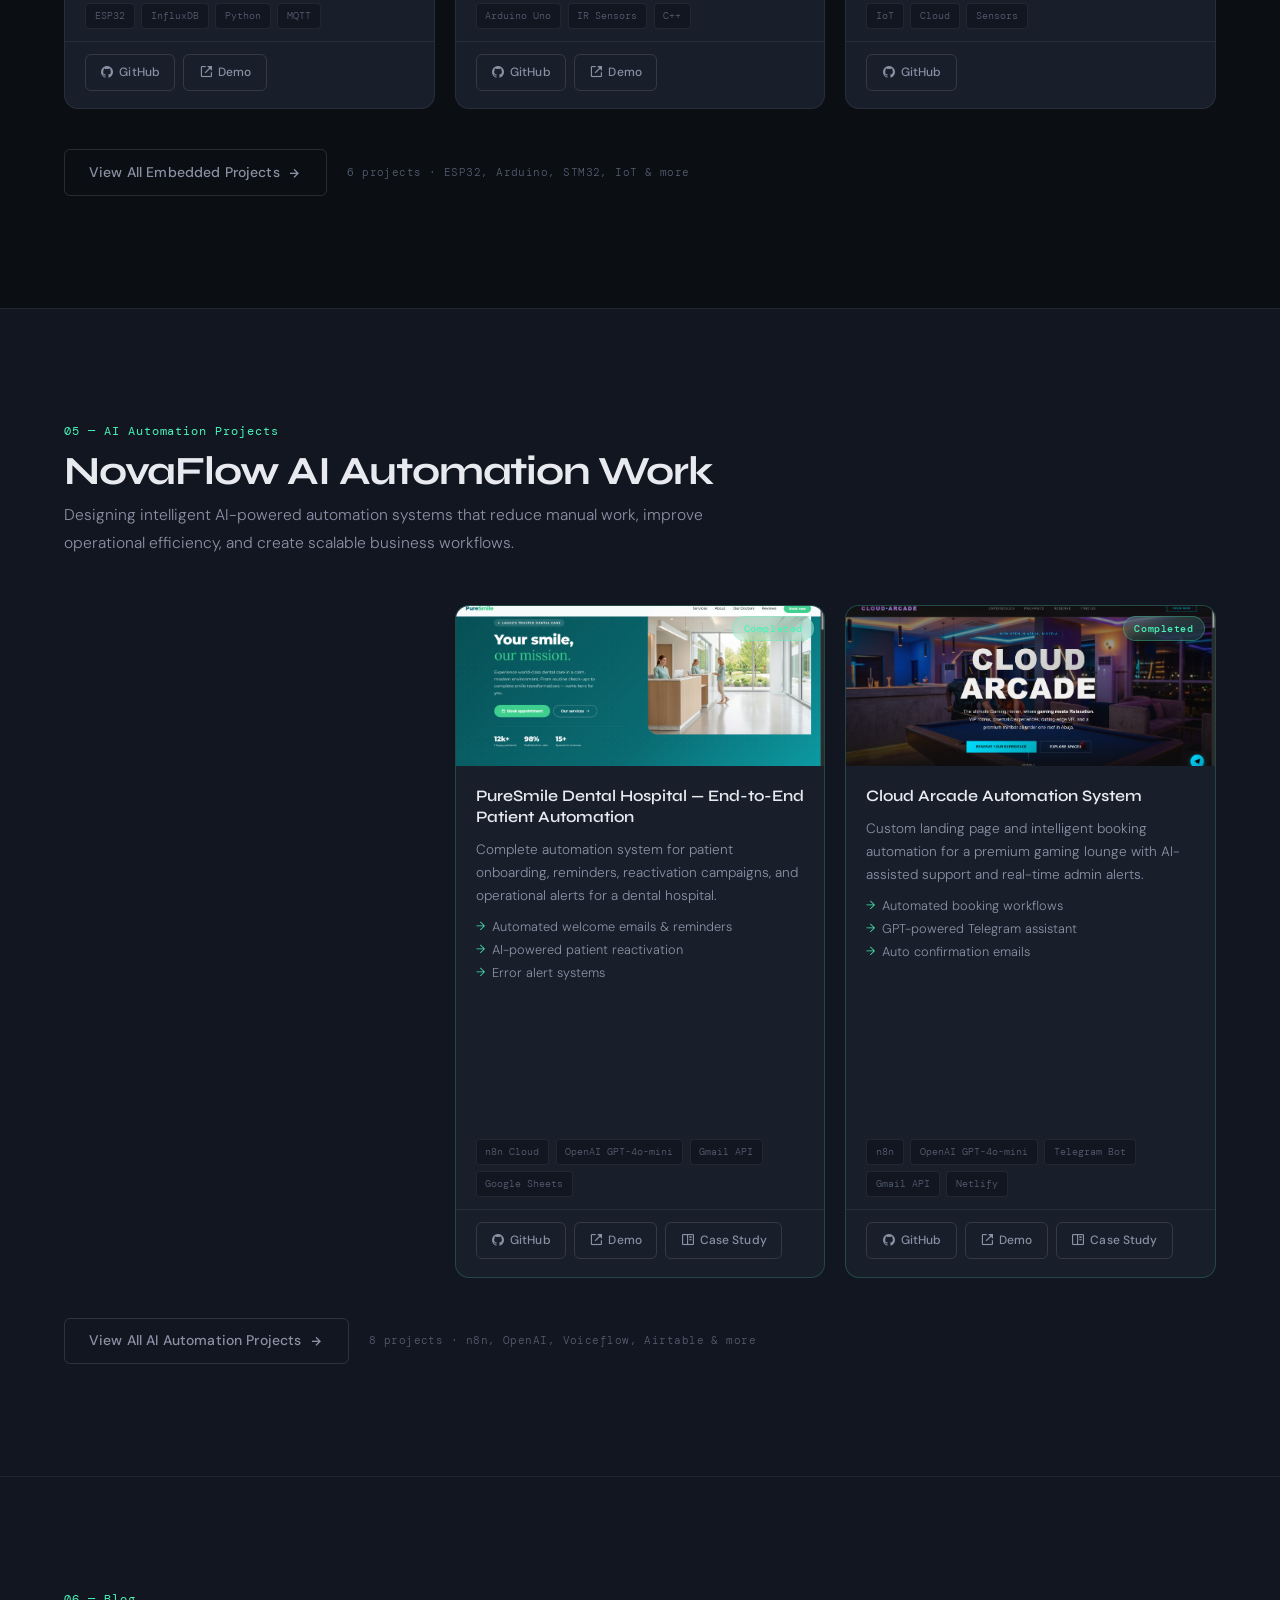
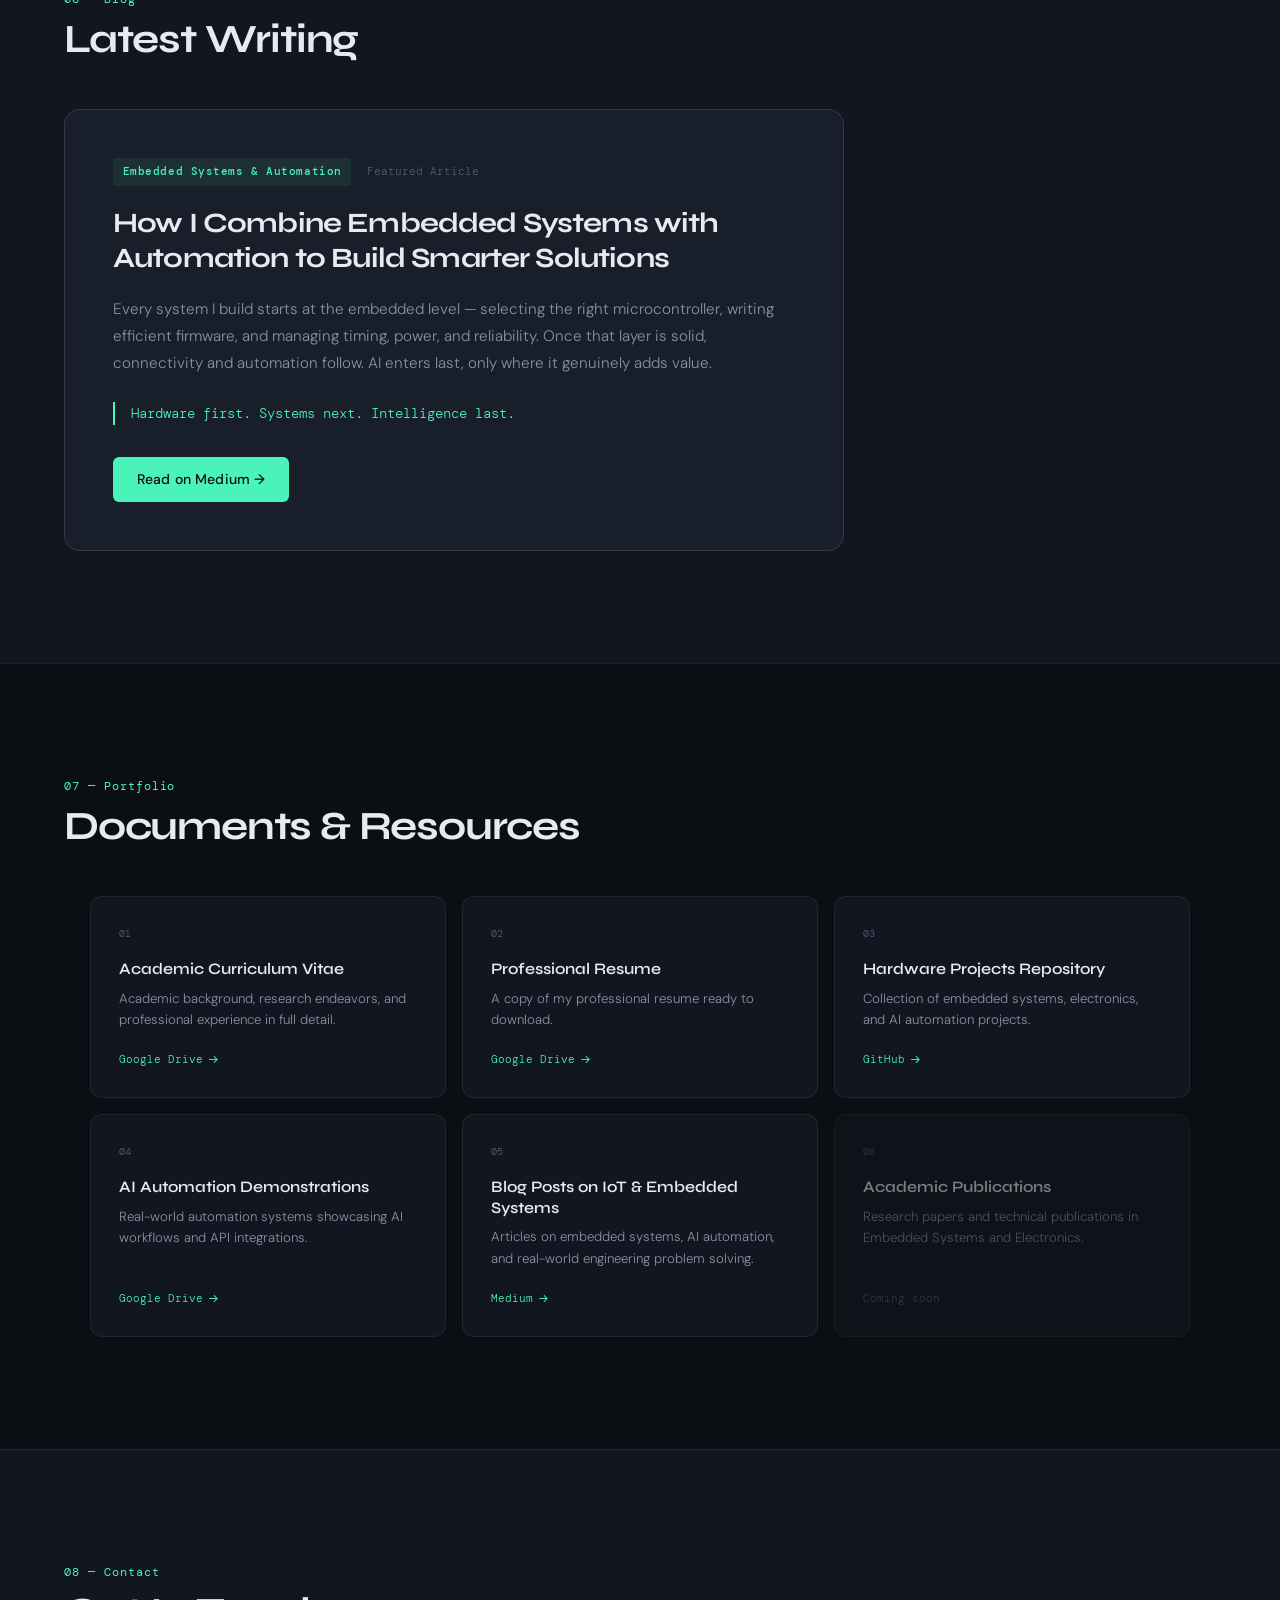
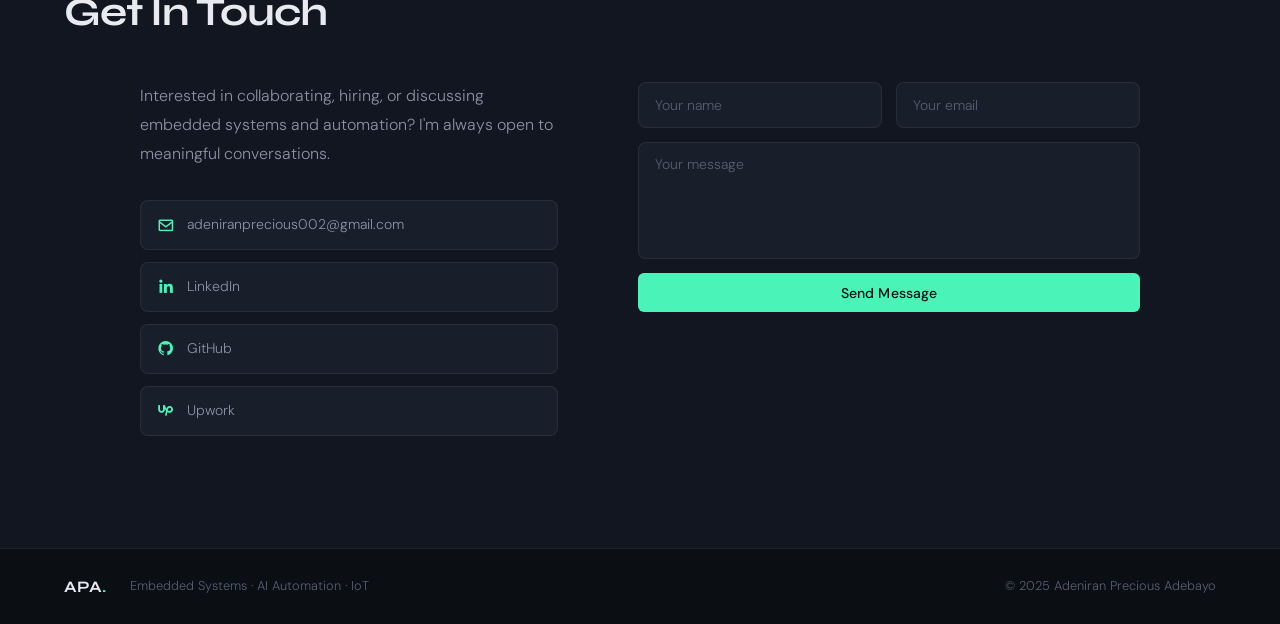
==== commit ca8aa097: "modify ai-projects, certifications and index" ====
--- a/index.html
+++ b/index.html
@@ -384,7 +384,7 @@
       <a href="certifications.html" class="btn btn-ghost">
         View All Certifications <i class='bx bx-right-arrow-alt'></i>
       </a>
-      <span class="section-cta-note">13 total · 11 completed · 2 in progress</span>
+      <span class="section-cta-note">17 total · 15 completed · 2 in progress</span>
     </div>
 
   </section>
@@ -668,7 +668,7 @@
       <a href="ai-projects.html" class="btn btn-ghost">
         View All AI Automation Projects <i class='bx bx-right-arrow-alt'></i>
       </a>
-      <span class="section-cta-note">7 projects · n8n, OpenAI, Voiceflow, Airtable &amp; more</span>
+      <span class="section-cta-note">8 projects · n8n, OpenAI, Voiceflow, Airtable &amp; more</span>
     </div>
 
   </section>
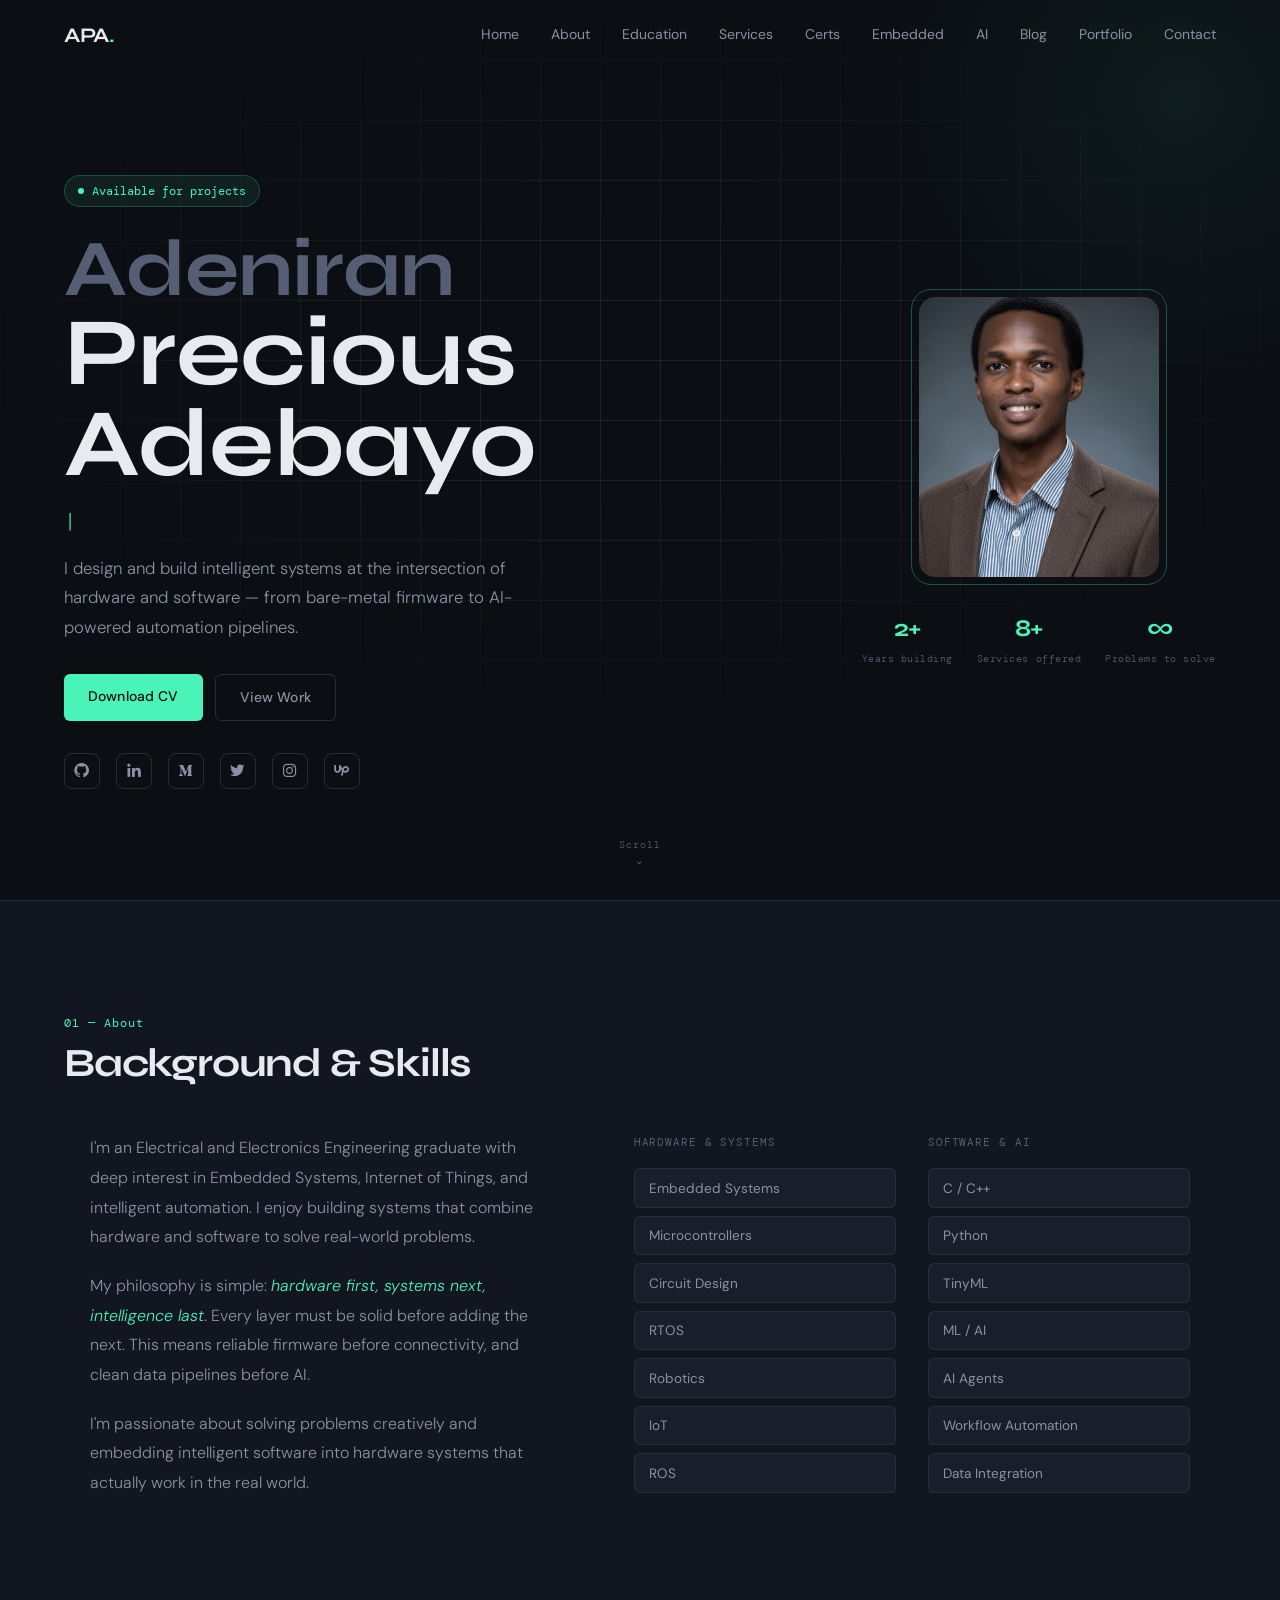
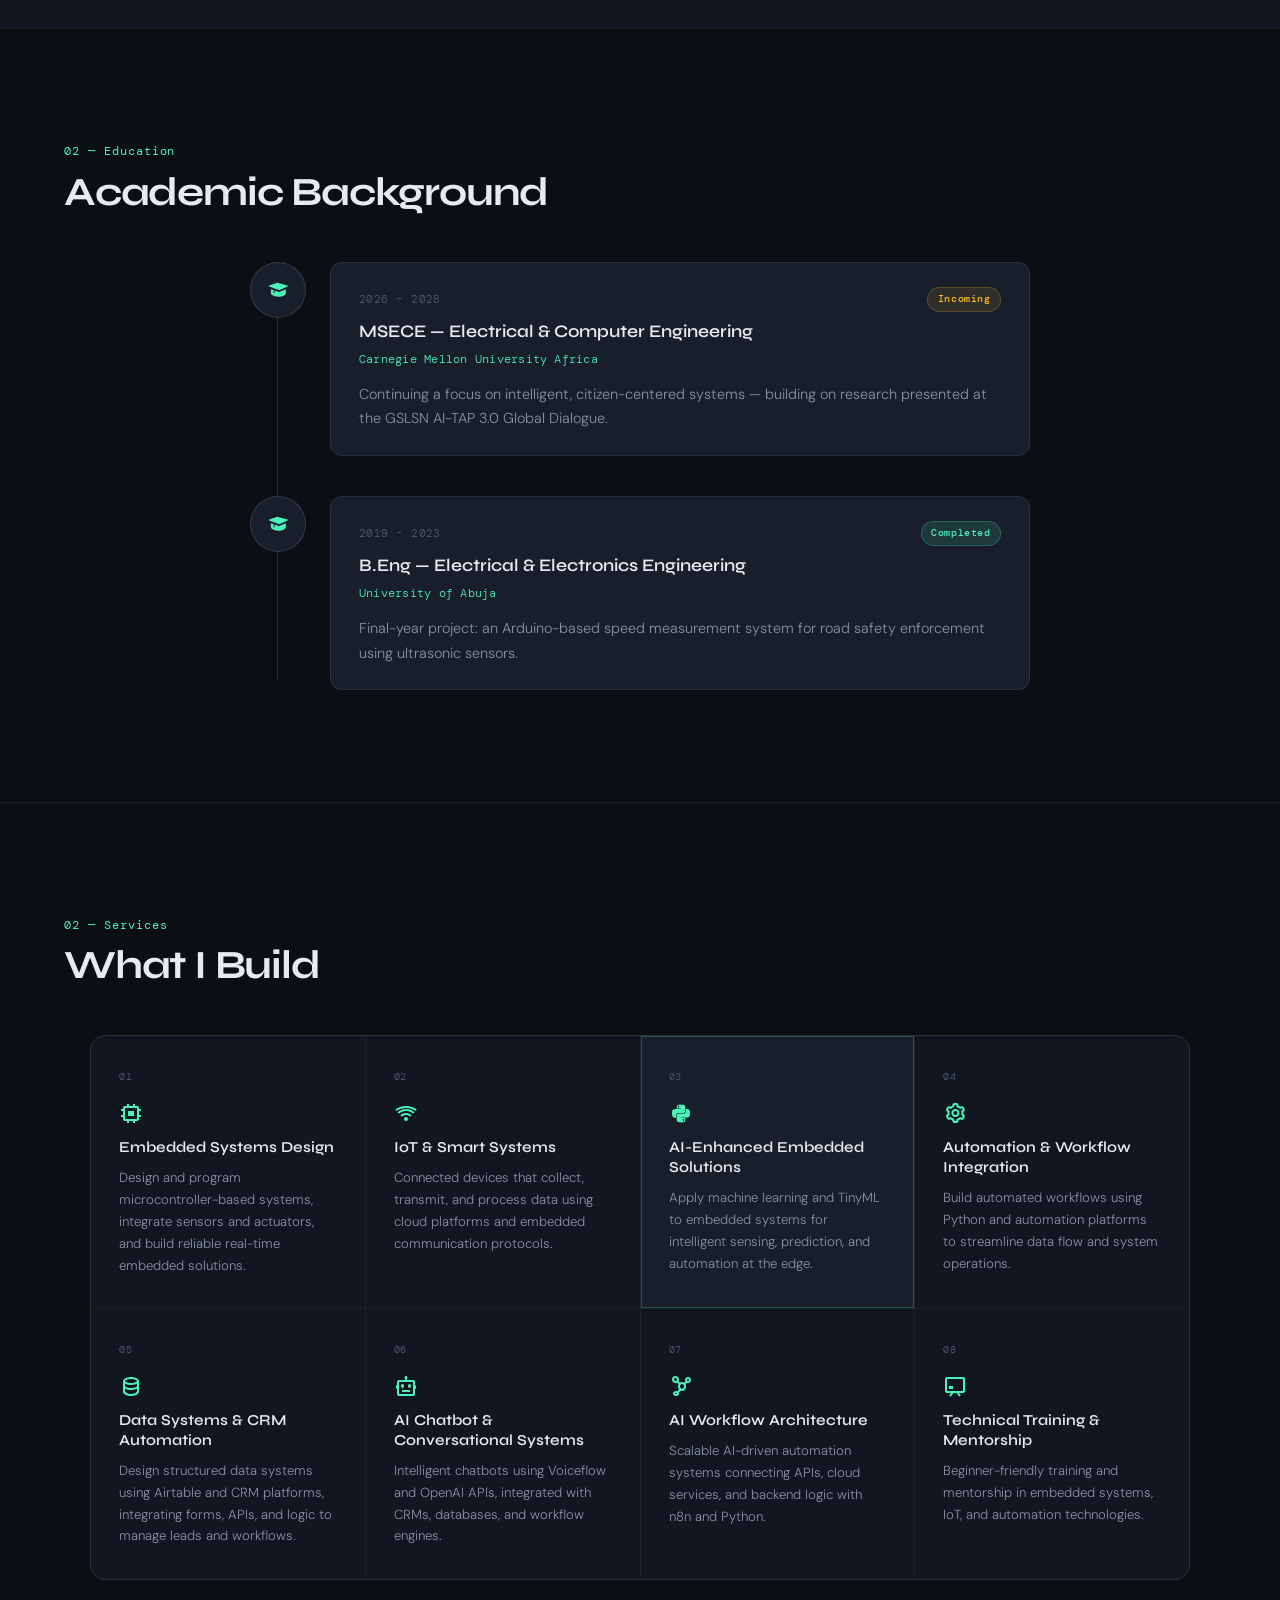
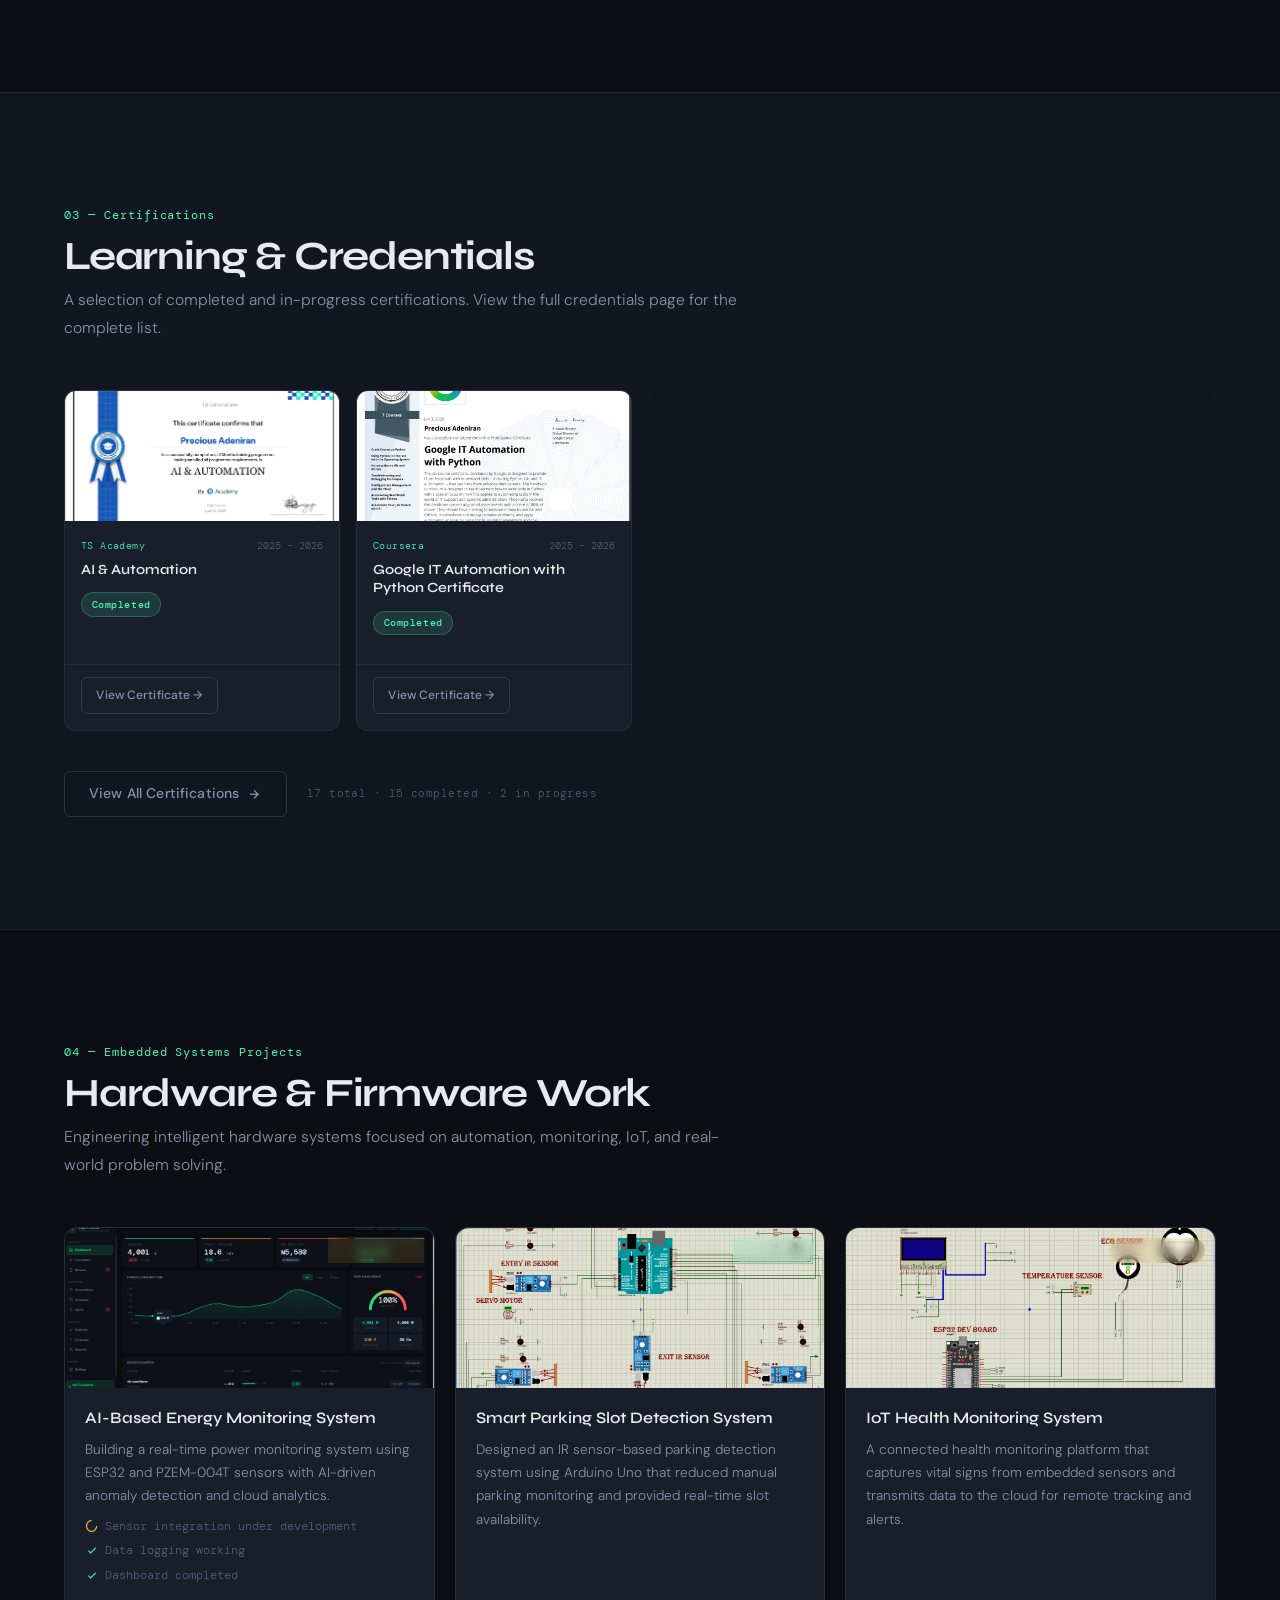
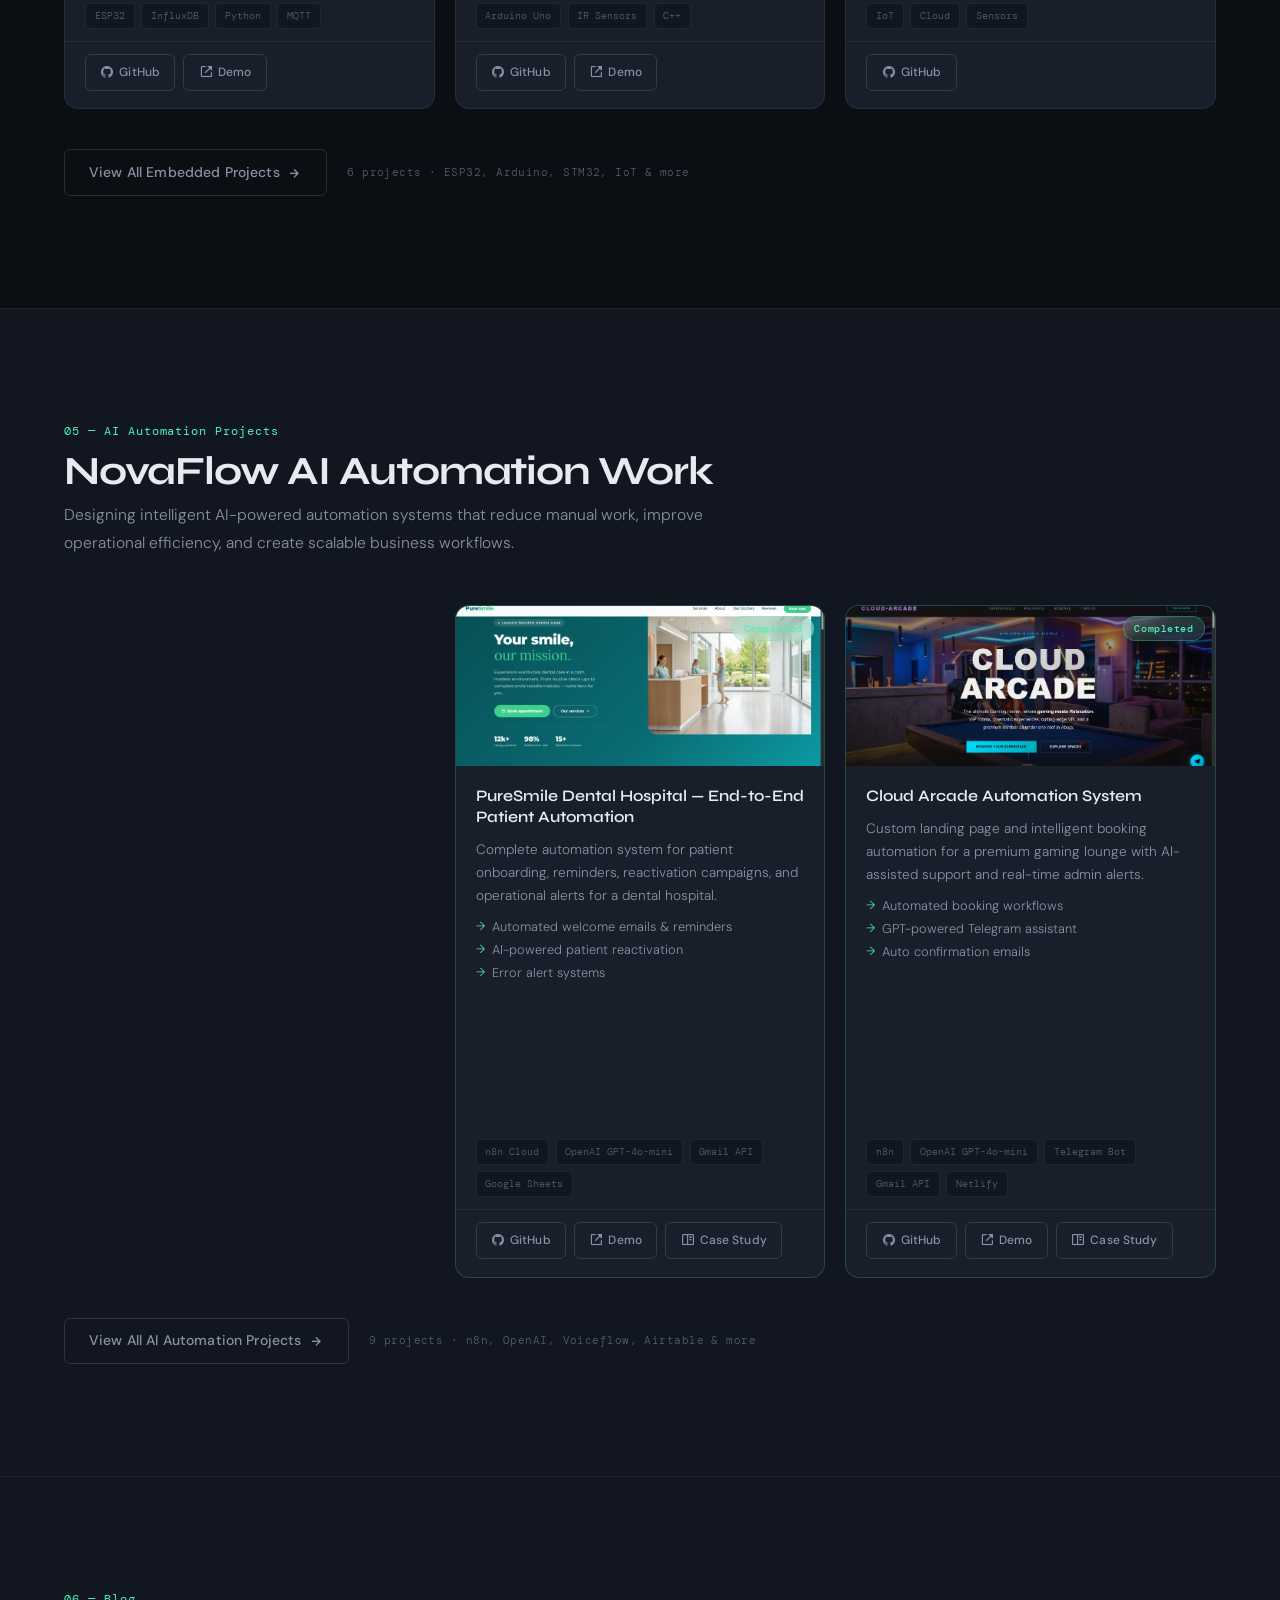
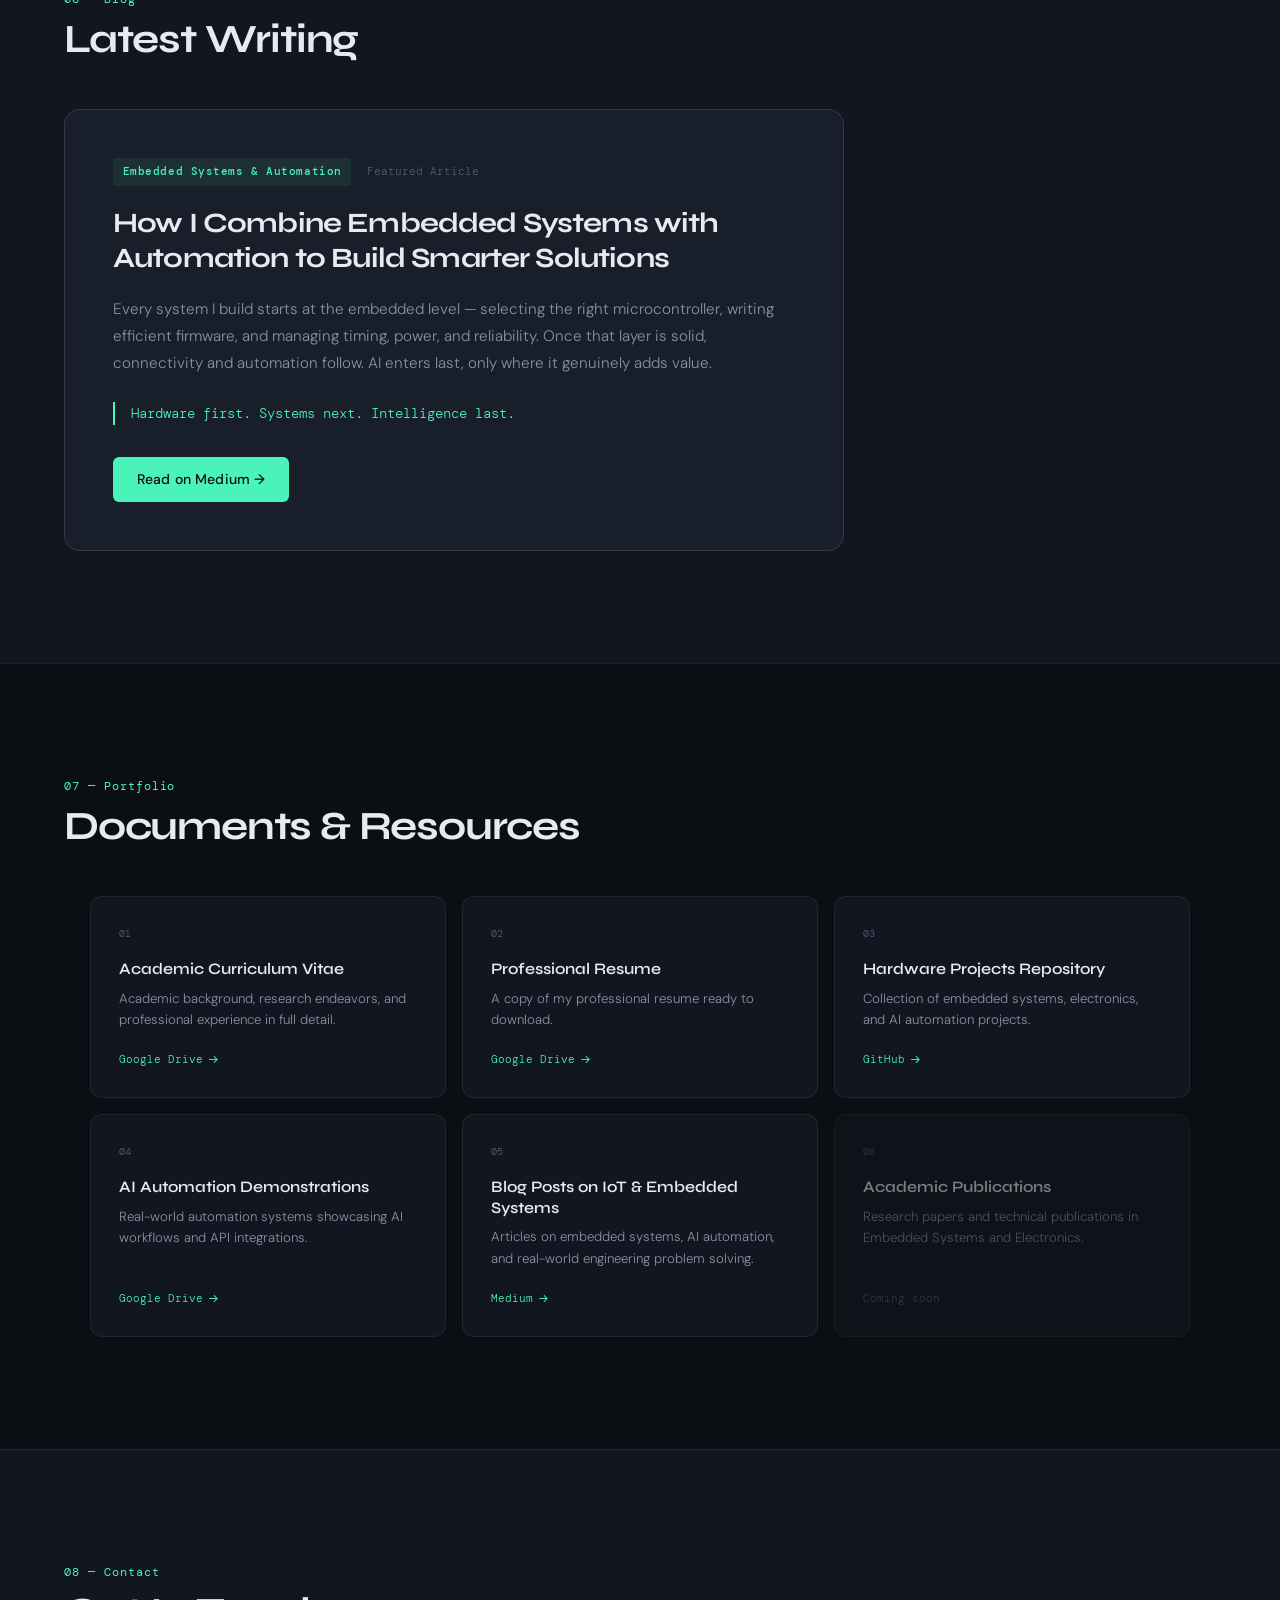
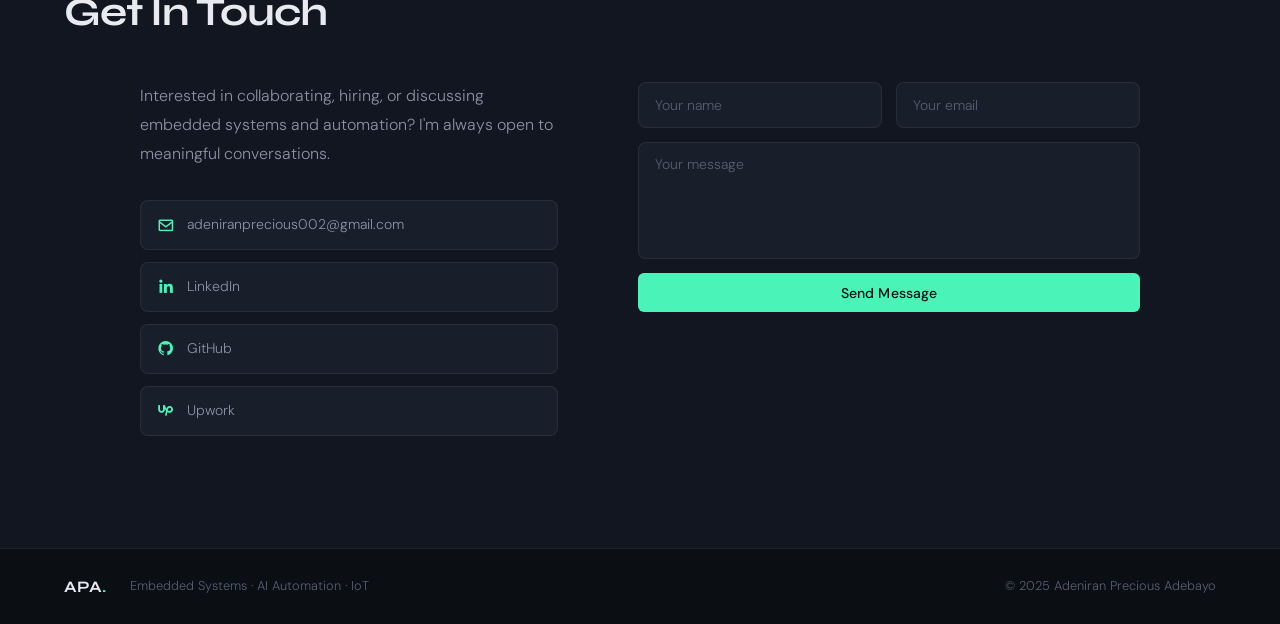
==== commit 1e0e88b0: "added case study to QA-Agent build" ====
--- a/index.html
+++ b/index.html
@@ -668,7 +668,7 @@
       <a href="ai-projects.html" class="btn btn-ghost">
         View All AI Automation Projects <i class='bx bx-right-arrow-alt'></i>
       </a>
-      <span class="section-cta-note">8 projects · n8n, OpenAI, Voiceflow, Airtable &amp; more</span>
+      <span class="section-cta-note">9 projects · n8n, OpenAI, Voiceflow, Airtable &amp; more</span>
     </div>
 
   </section>
